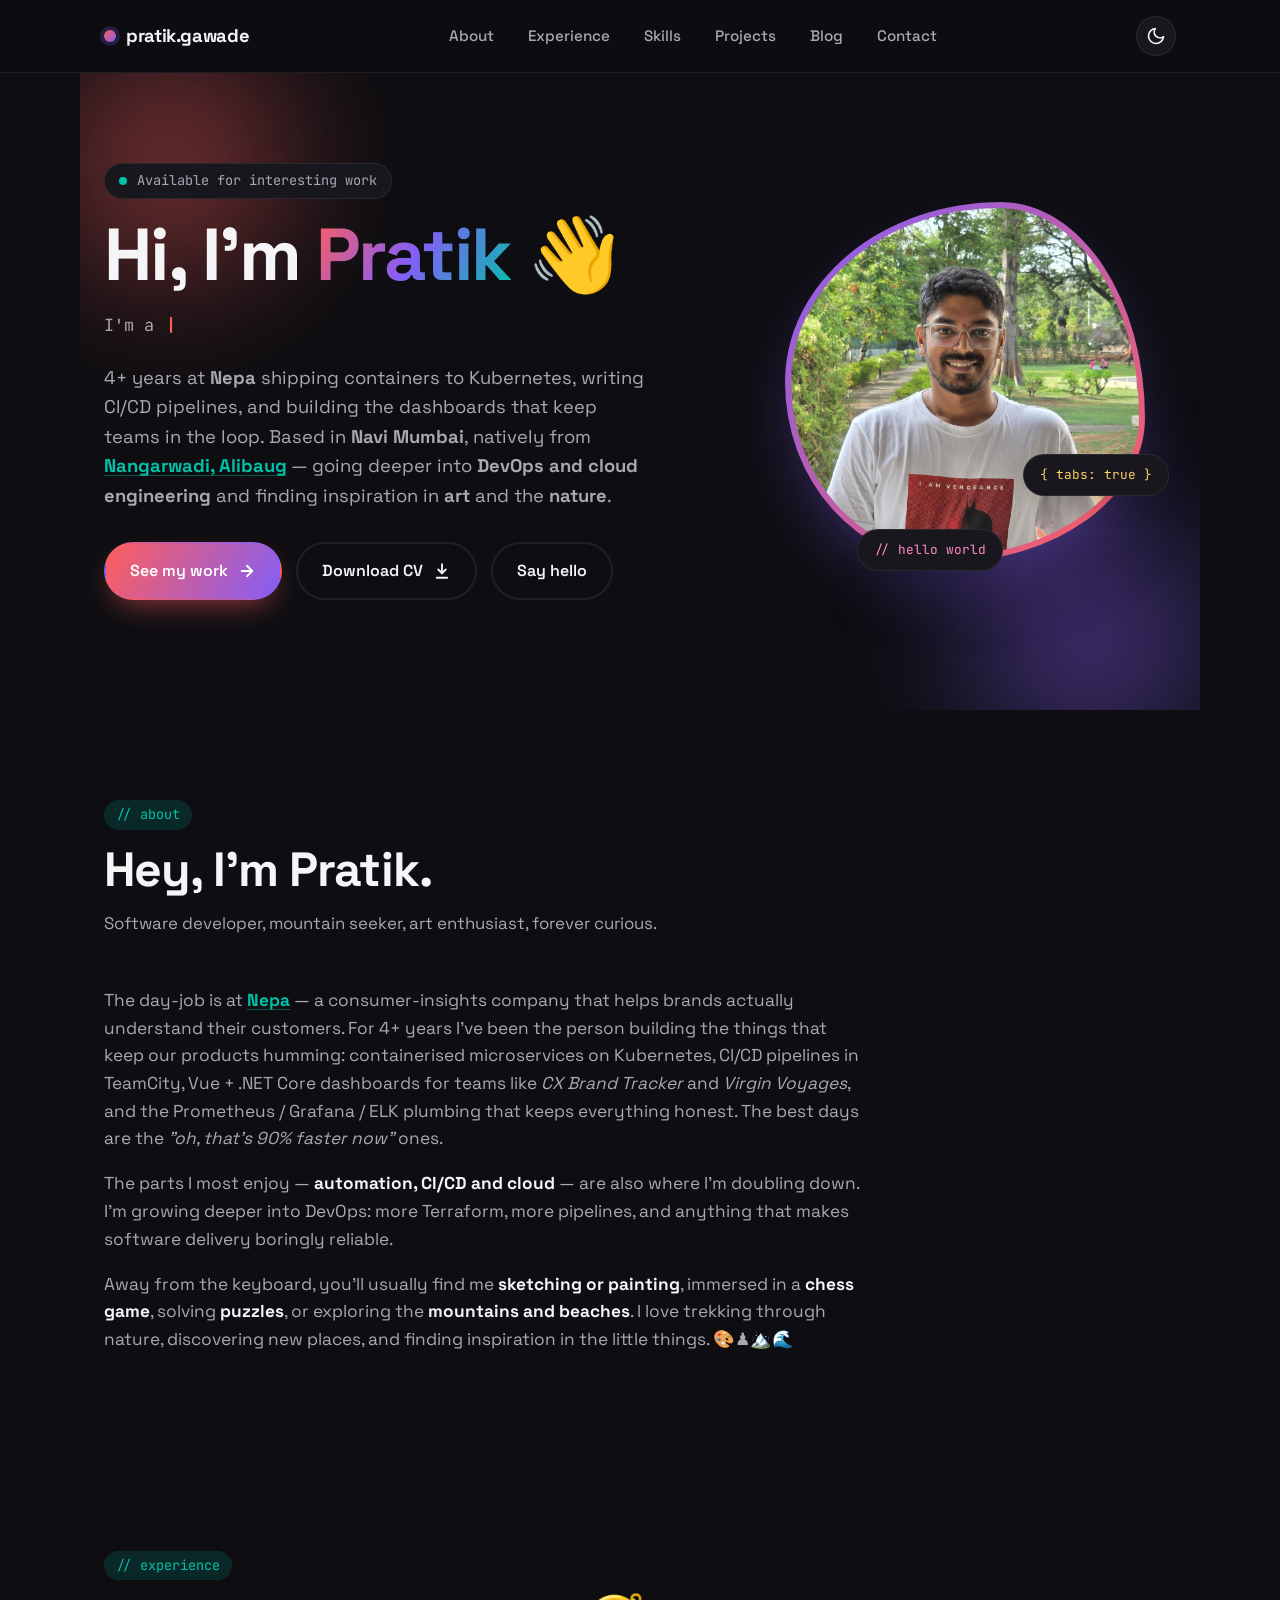
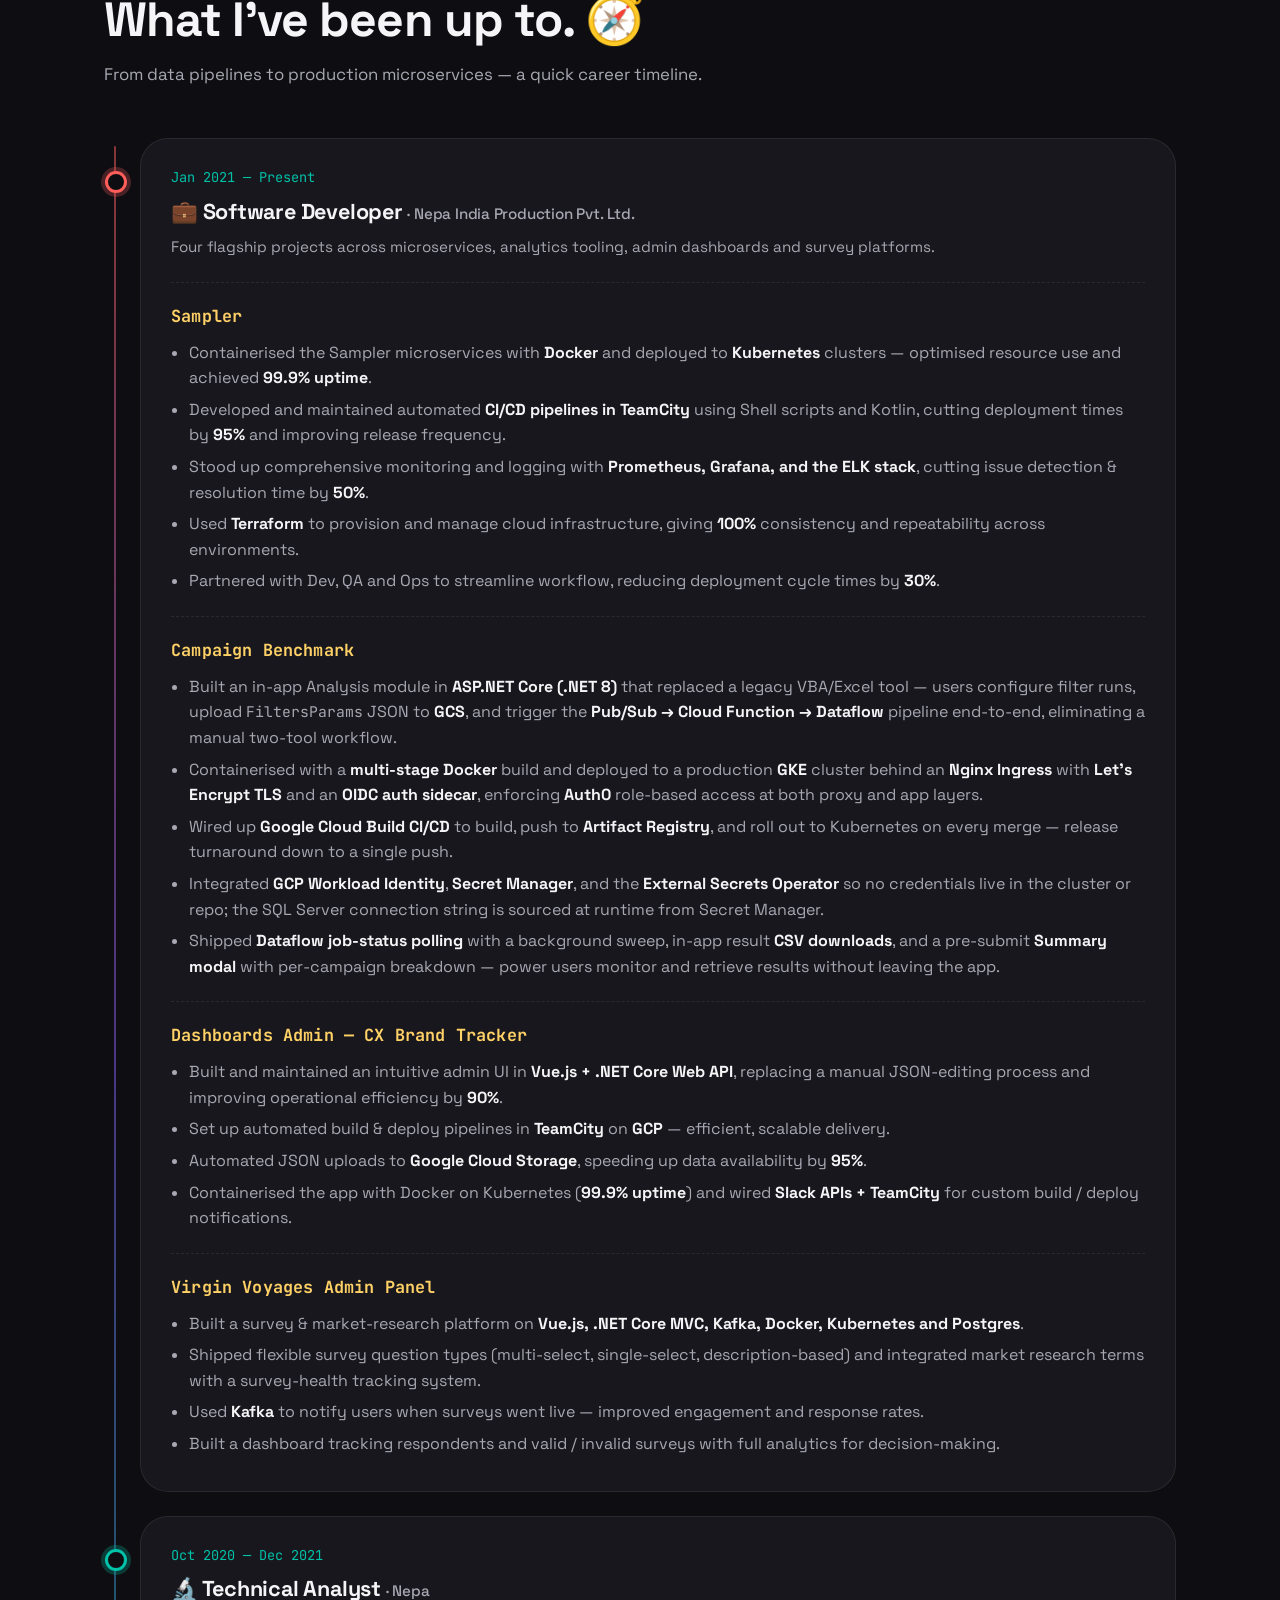
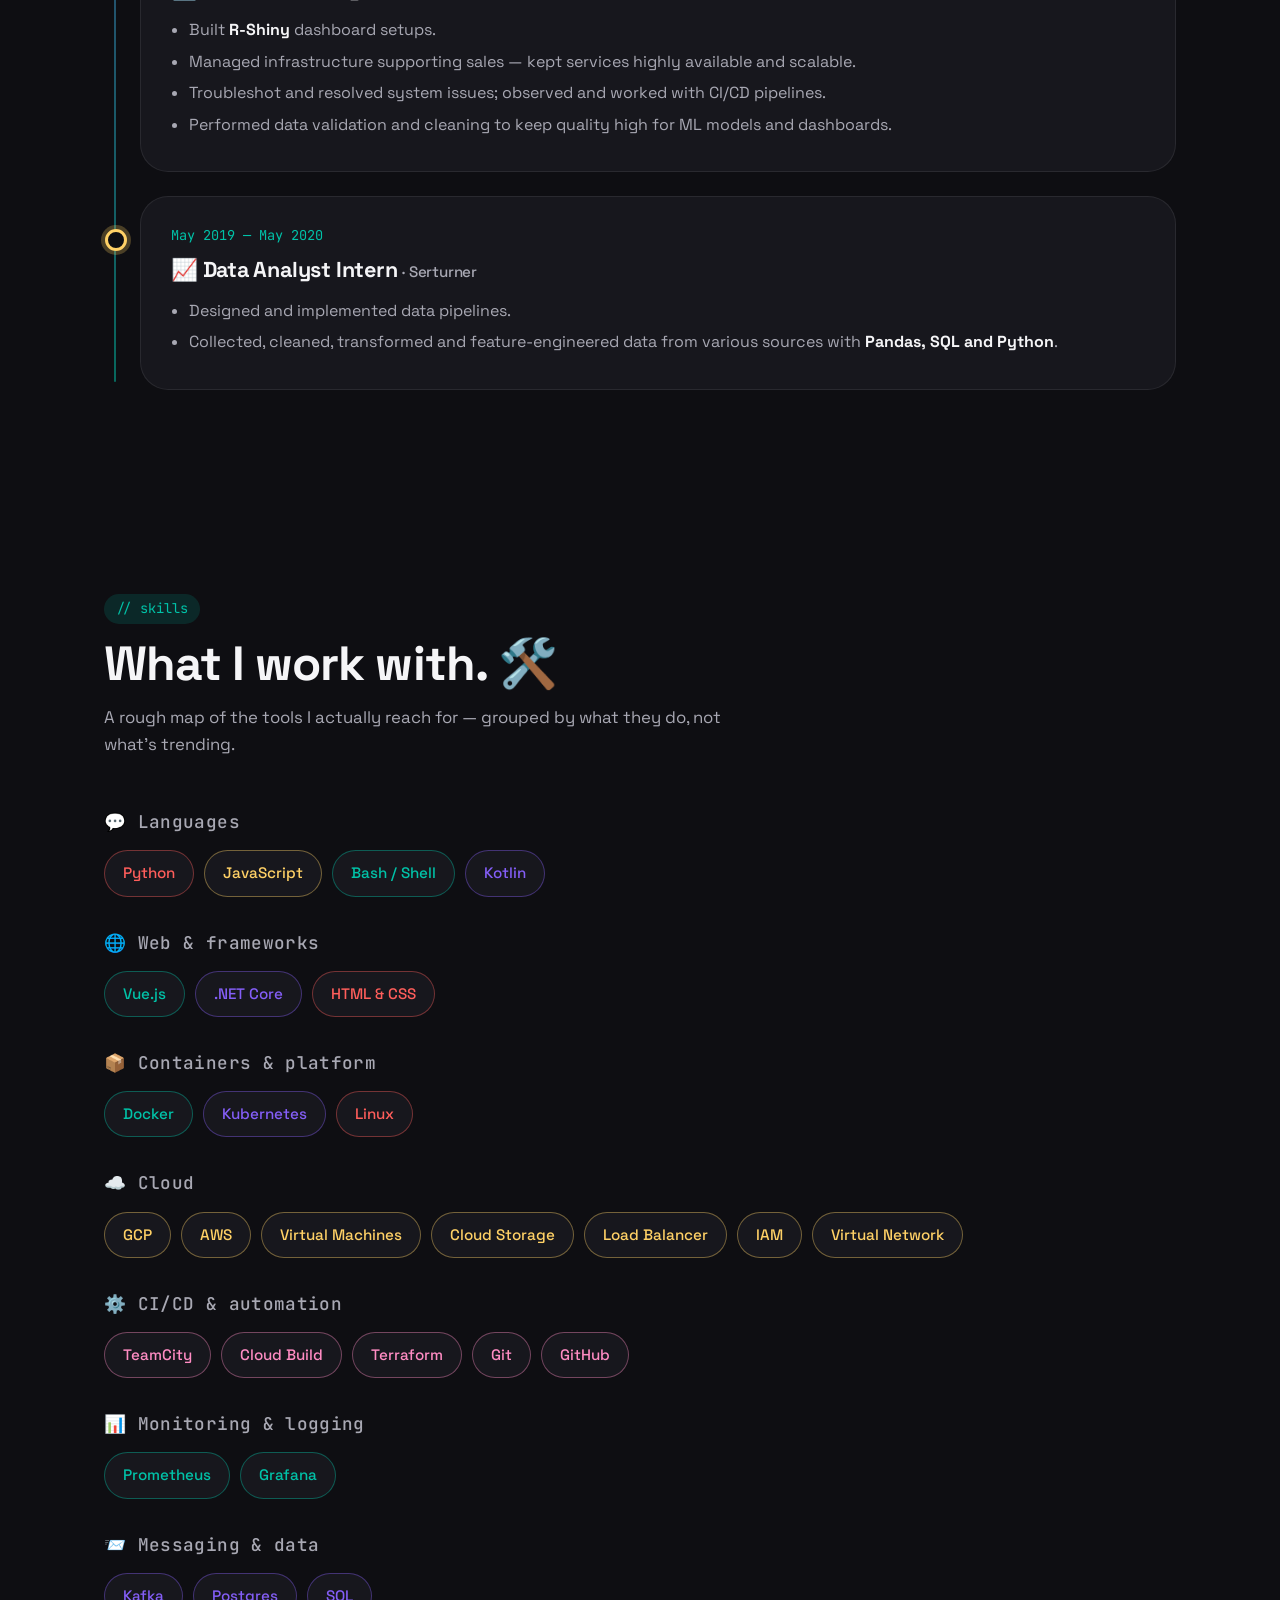
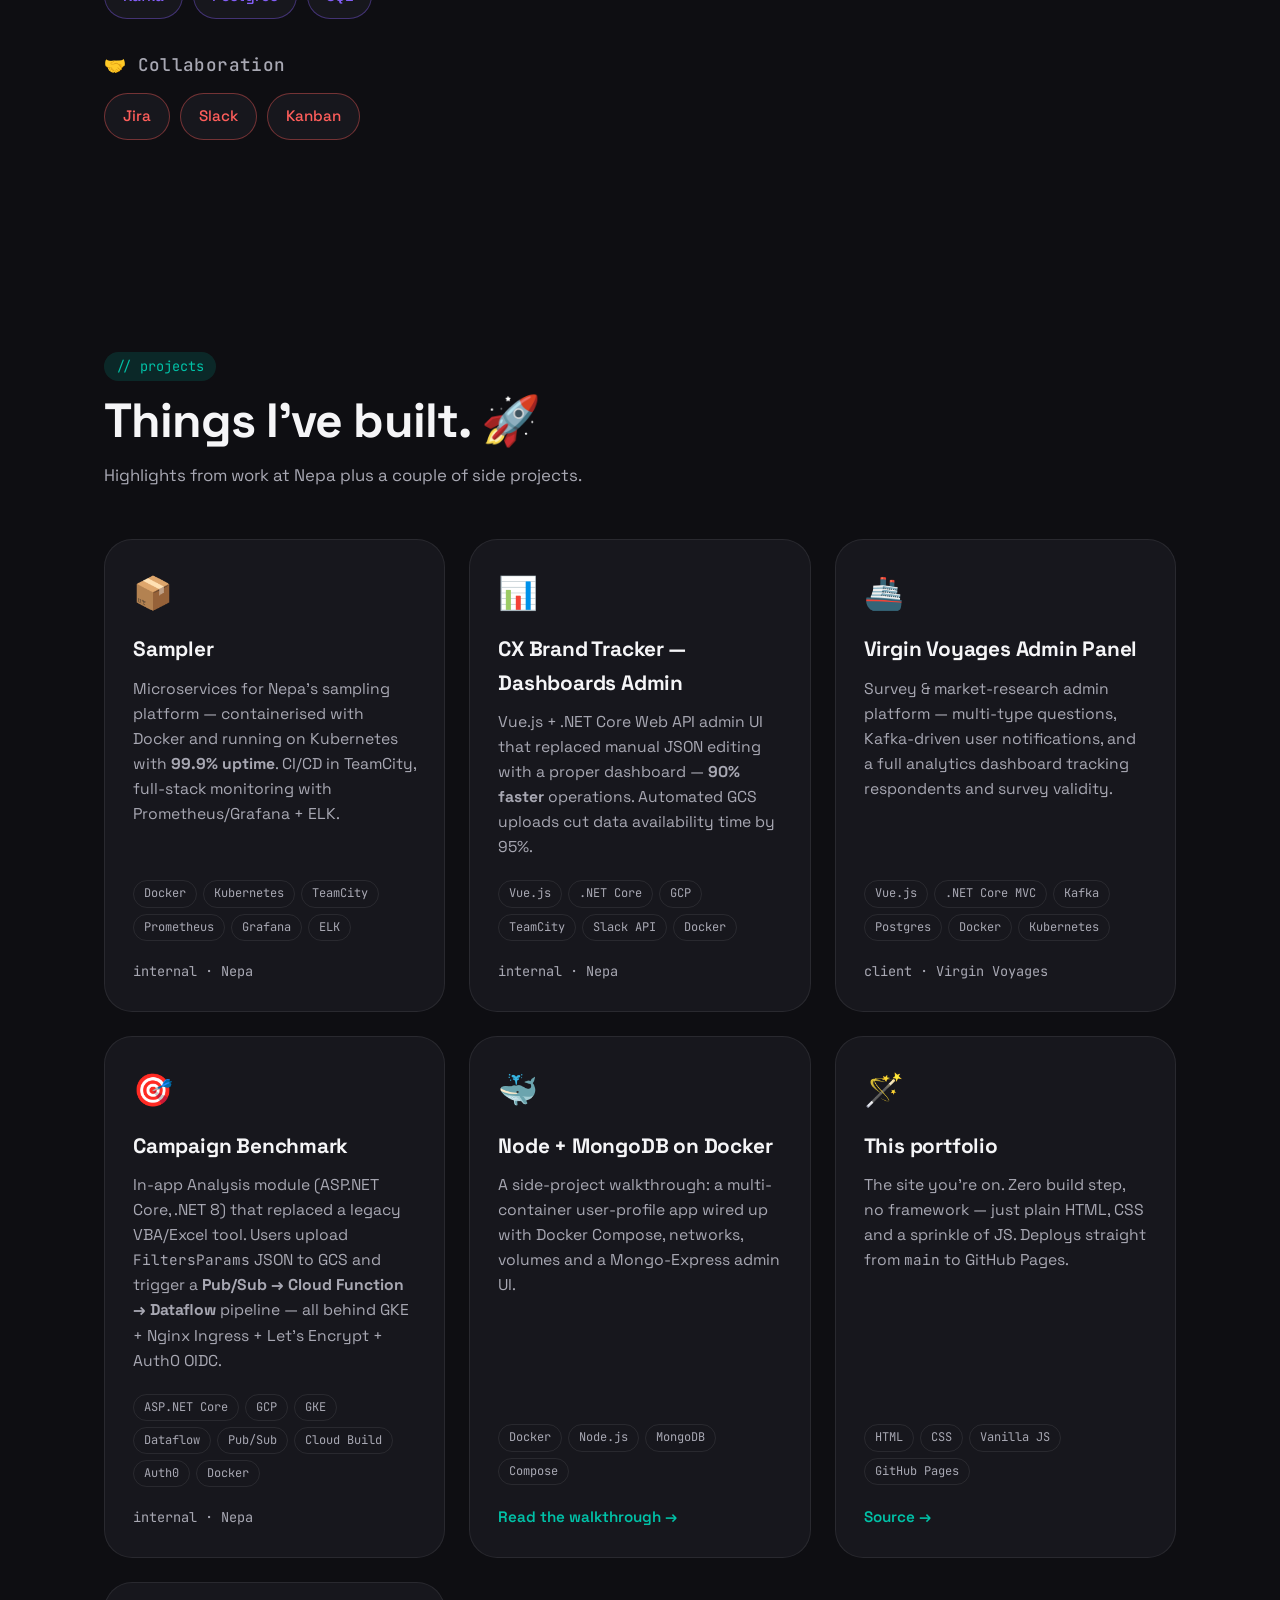
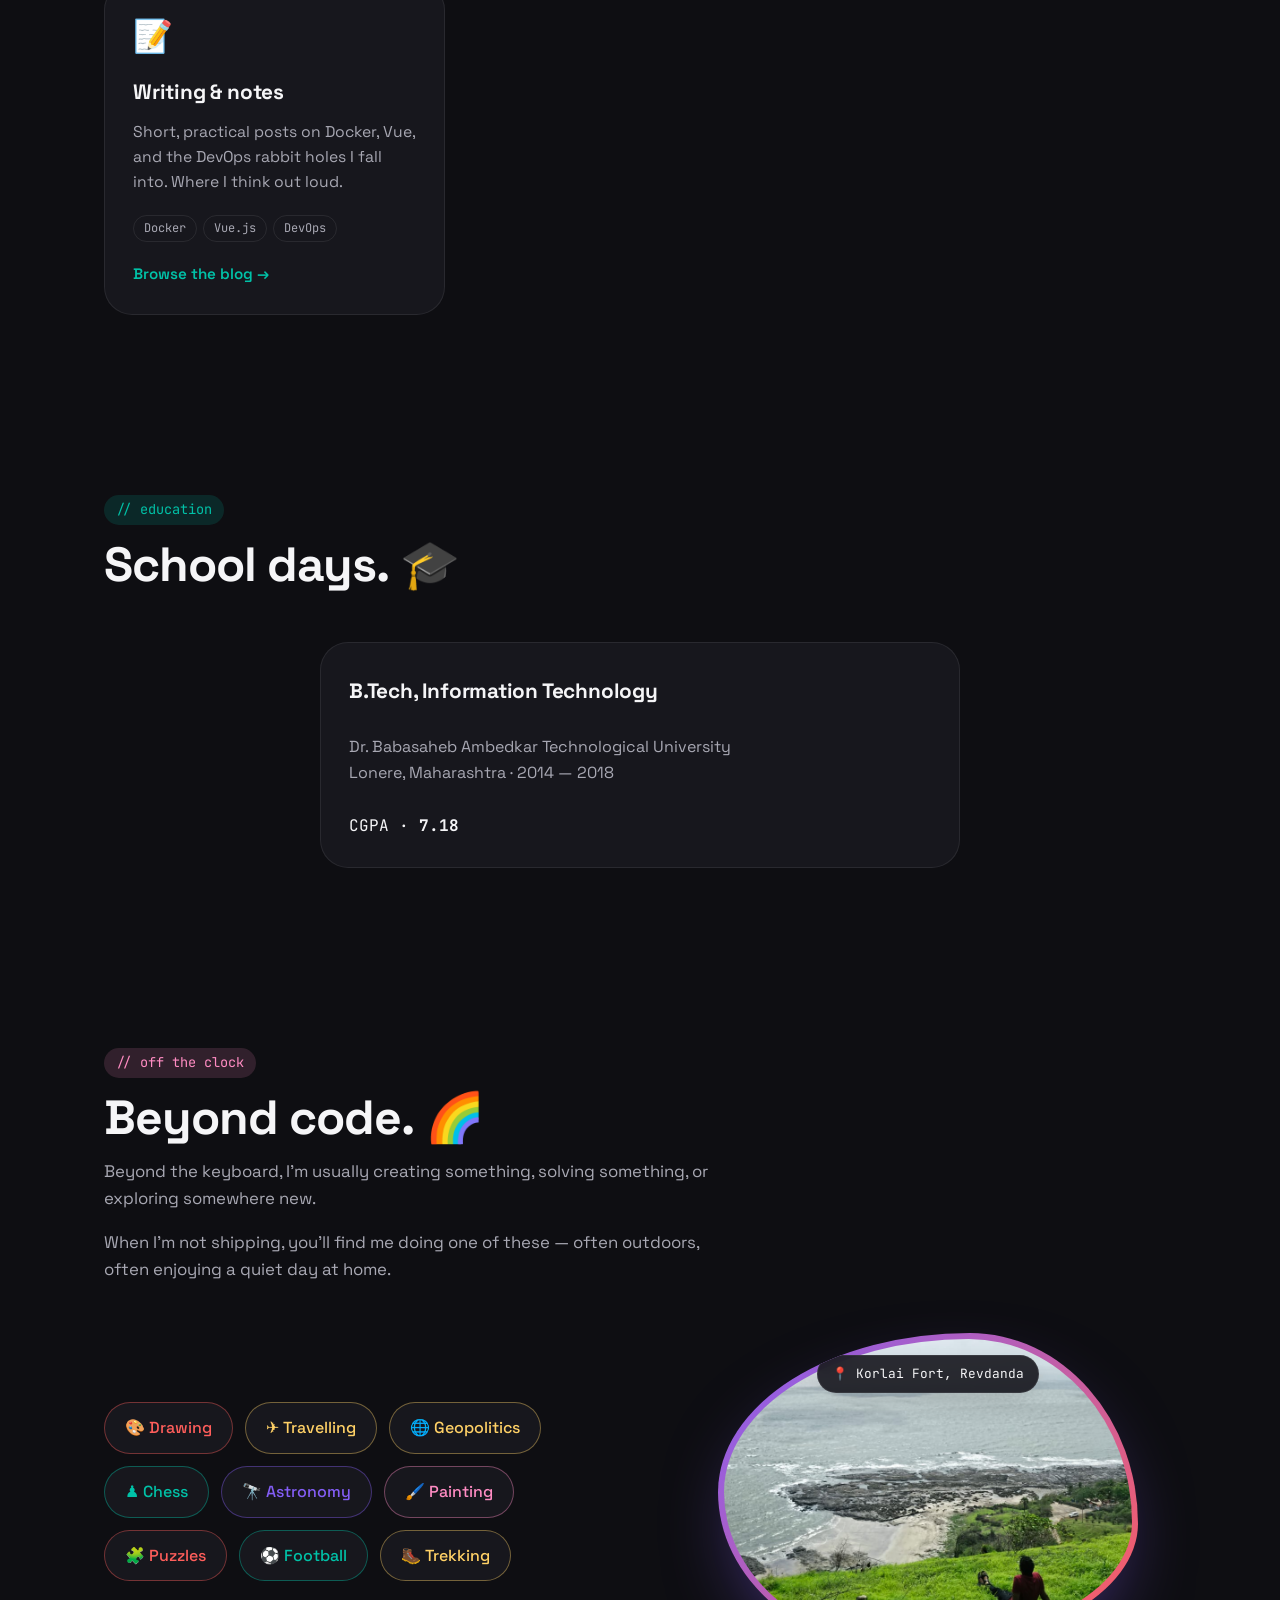
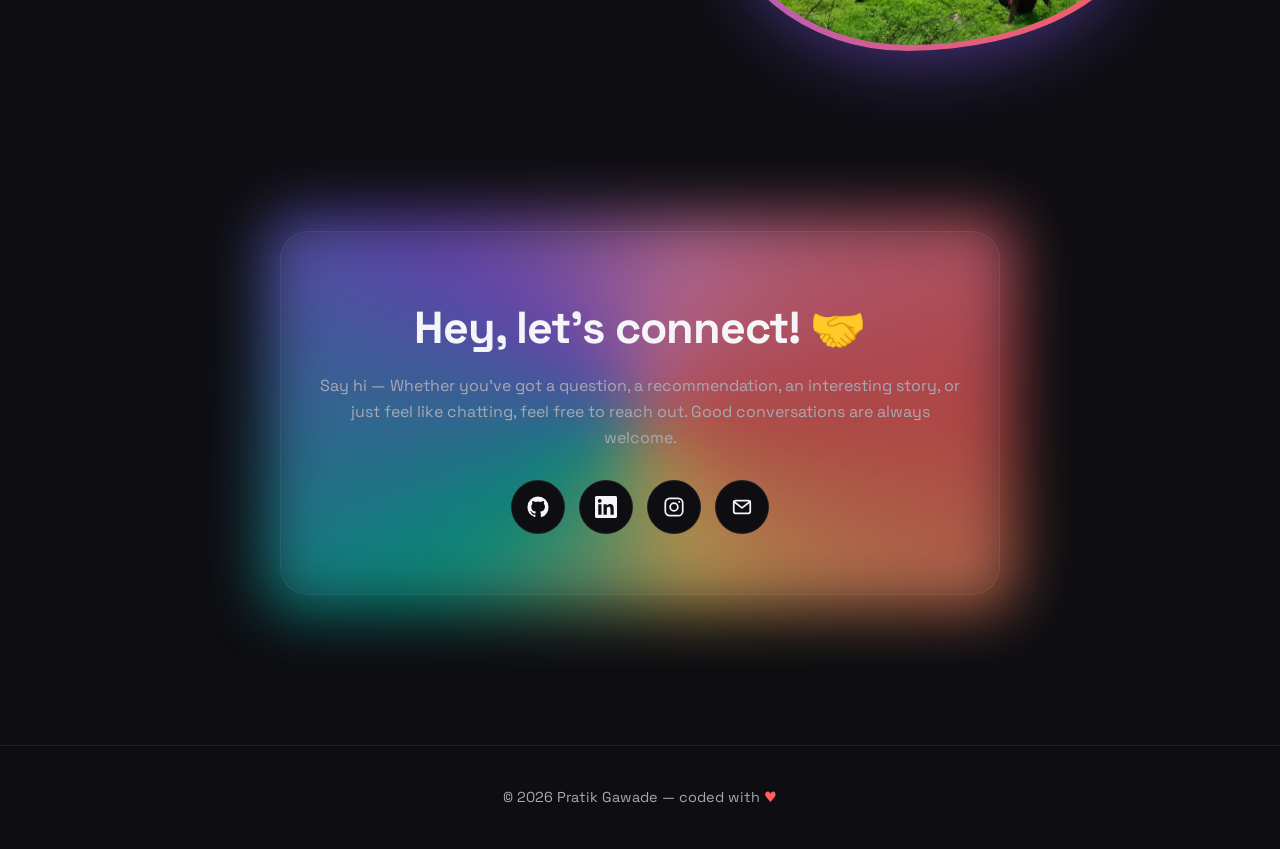
==== index.html @ 5b16cd50 "added new project" ====
<!doctype html>
<html lang="en">
<head>
  <meta charset="utf-8" />
  <meta name="viewport" content="width=device-width, initial-scale=1" />
  <title>Pratik Gawade — Software Developer &amp; aspiring DevOps engineer</title>
  <meta name="description" content="Pratik Gawade — Software Developer with 4+ years at Nepa, transitioning into DevOps. Containers, CI/CD, Kubernetes, cloud, and the odd Vue.js dashboard." />
  <meta name="theme-color" content="#0e0e12" />

  <meta property="og:type" content="website" />
  <meta property="og:title" content="Pratik Gawade — Software Developer &amp; aspiring DevOps engineer" />
  <meta property="og:description" content="4+ years at Nepa shipping containerised microservices on Kubernetes, writing CI/CD pipelines, and building admin dashboards." />
  <meta property="og:image" content="https://pratikgawade.github.io/assets/img/alibaug.jpg" />

  <link rel="icon" href="data:image/svg+xml,%3Csvg xmlns='http://www.w3.org/2000/svg' viewBox='0 0 100 100'%3E%3Ctext y='.9em' font-size='90'%3E%E2%9C%A8%3C/text%3E%3C/svg%3E" />
  <link rel="preconnect" href="https://fonts.googleapis.com" />
  <link rel="preconnect" href="https://fonts.gstatic.com" crossorigin />
  <link rel="preload" as="image" href="assets/img/alibaug.jpg" fetchpriority="high" />
  <link href="https://fonts.googleapis.com/css2?family=Space+Grotesk:wght@400;500;600;700&family=JetBrains+Mono:wght@400;500;700&display=swap" rel="stylesheet" />
  <link rel="stylesheet" href="assets/css/styles.css" />
</head>
<body>

  <header class="nav">
    <div class="nav-inner">
      <a href="./" class="brand"><span class="brand-dot"></span> pratik.gawade</a>
      <nav class="nav-links" id="nav-links">
        <a href="#about">About</a>
        <a href="#experience">Experience</a>
        <a href="#skills">Skills</a>
        <a href="#projects">Projects</a>
        <a href="blog/">Blog</a>
        <a href="#contact">Contact</a>
      </nav>
      <div style="display:flex; gap:8px; align-items:center;">
        <button class="theme-toggle" aria-label="Toggle theme">
          <svg class="moon" viewBox="0 0 24 24" fill="none" stroke="currentColor" stroke-width="2" stroke-linecap="round" stroke-linejoin="round"><path d="M21 12.79A9 9 0 1 1 11.21 3 7 7 0 0 0 21 12.79z"/></svg>
          <svg class="sun"  viewBox="0 0 24 24" fill="none" stroke="currentColor" stroke-width="2" stroke-linecap="round" stroke-linejoin="round"><circle cx="12" cy="12" r="4"/><path d="M12 2v2M12 20v2M4.93 4.93l1.41 1.41M17.66 17.66l1.41 1.41M2 12h2M20 12h2M4.93 19.07l1.41-1.41M17.66 6.34l1.41-1.41"/></svg>
        </button>
        <button class="nav-burger" aria-label="Open menu" aria-controls="nav-links">
          <svg viewBox="0 0 24 24" width="22" height="22" fill="none" stroke="currentColor" stroke-width="2" stroke-linecap="round"><line x1="3" y1="6" x2="21" y2="6"/><line x1="3" y1="12" x2="21" y2="12"/><line x1="3" y1="18" x2="21" y2="18"/></svg>
        </button>
      </div>
    </div>
  </header>

  <section class="hero" id="top">
    <div class="hero-blob" aria-hidden="true"></div>

    <div>
      <span class="hero-eyebrow"><span class="pulse"></span> Available for interesting work</span>
      <h1>
        Hi, I'm <span class="accent">Pratik</span> <span class="wave">👋</span>
      </h1>
      <div class="role">
        I'm a <span class="rotator" data-words='["IT Engineer 💻","Software Developer 🚀","Weekend trekker 🥾","Chess Enthusiast ♟️","Sketchbook hoarder 🎨","Beach Wanderer 🌊","Spiritual Seeker 🪷","Curious human 🧠"]'></span>
      </div>
      <p class="lead">
        4+ years at <strong>Nepa</strong> shipping containers to Kubernetes, writing CI/CD pipelines,
        and building the dashboards that keep teams in the loop. Based in <strong>Navi Mumbai</strong>,
        natively from <a href="https://maps.app.goo.gl/fRizwU5aHfL9w2fJ7" target="_blank" rel="noopener"><strong>Nangarwadi, Alibaug</strong></a>
        — going deeper into <strong>DevOps and cloud engineering</strong> and finding inspiration in <strong>art</strong> and the <strong>nature</strong>.
      </p>
      <div class="cta-row">
        <a class="btn btn-primary" href="#projects">See my work
          <svg width="18" height="18" viewBox="0 0 24 24" fill="none" stroke="currentColor" stroke-width="2.5" stroke-linecap="round" stroke-linejoin="round"><line x1="5" y1="12" x2="19" y2="12"/><polyline points="12 5 19 12 12 19"/></svg>
        </a>
        <a class="btn btn-ghost" href="assets/resume.pdf" download="Pratik-Gawade-CV.pdf">
          Download CV
          <svg width="18" height="18" viewBox="0 0 24 24" fill="none" stroke="currentColor" stroke-width="2.5" stroke-linecap="round" stroke-linejoin="round"><path d="M12 3v12"/><polyline points="7 10 12 15 17 10"/><path d="M5 21h14"/></svg>
        </a>
        <a class="btn btn-ghost" href="#contact">Say hello</a>
      </div>
    </div>

    <div class="hero-portrait">
      <div class="blob-frame">
        <img src="assets/img/alibaug.jpg" alt="Pratik Gawade" fetchpriority="high" decoding="async" />
      </div>
      <span class="sticker s2">{ tabs: true }</span>
      <span class="sticker s3">// hello world</span>
    </div>
  </section>

  <section id="about">
    <div class="section-head reveal">
      <span class="section-tag">// about</span>
      <h2>Hey, I'm Pratik.</h2>
      <p>Software developer, mountain seeker, art enthusiast, forever curious.</p>
    </div>

    <div class="about-prose reveal">
      <p>
        The day-job is at <strong><a href="https://nepa.com/" target="_blank" rel="noopener">Nepa</a></strong>
        — a consumer-insights company that helps brands actually understand their customers. For 4+ years
        I've been the person building the things that keep our products humming: containerised microservices
        on Kubernetes, CI/CD pipelines in TeamCity, Vue + .NET Core dashboards for teams like
        <em>CX Brand Tracker</em> and <em>Virgin Voyages</em>, and the Prometheus / Grafana / ELK plumbing
        that keeps everything honest. The best days are the <em>"oh, that's 90% faster now"</em> ones.
      </p>
      <p>
        The parts I most enjoy — <strong>automation, CI/CD and cloud</strong> — are also where I'm doubling
        down. I'm growing deeper into DevOps: more Terraform, more pipelines, and anything that
        makes software delivery boringly reliable.
      </p>
      <p>
        Away from the keyboard, you'll usually find me <strong>sketching or painting</strong>,
        immersed in a <strong>chess game</strong>, solving <strong>puzzles</strong>, or exploring
        the <strong>mountains and beaches</strong>. I love trekking through nature, discovering new
        places, and finding inspiration in the little things. 🎨♟️🏔️🌊
      </p>
    </div>
  </section>

  <section id="experience">

    <div class="section-head reveal">
      <span class="section-tag">// experience</span>
      <h2>What I've been up to. 🧭</h2>
      <p>From data pipelines to production microservices — a quick career timeline.</p>
    </div>

    <div class="timeline">
      <article class="timeline-item reveal">
        <div class="timeline-dot"></div>
        <div class="timeline-when">Jan 2021 — Present</div>
        <h3>💼 Software Developer <span class="at">· Nepa India Production Pvt. Ltd.</span></h3>
        <p class="timeline-note">Four flagship projects across microservices, analytics tooling, admin dashboards and survey platforms.</p>

        <div class="role-project">
          <h4>Sampler</h4>
          <ul>
            <li>Containerised the Sampler microservices with <strong>Docker</strong> and deployed to <strong>Kubernetes</strong> clusters — optimised resource use and achieved <strong>99.9% uptime</strong>.</li>
            <li>Developed and maintained automated <strong>CI/CD pipelines in TeamCity</strong> using Shell scripts and Kotlin, cutting deployment times by <strong>95%</strong> and improving release frequency.</li>
            <li>Stood up comprehensive monitoring and logging with <strong>Prometheus, Grafana, and the ELK stack</strong>, cutting issue detection &amp; resolution time by <strong>50%</strong>.</li>
            <li>Used <strong>Terraform</strong> to provision and manage cloud infrastructure, giving <strong>100%</strong> consistency and repeatability across environments.</li>
            <li>Partnered with Dev, QA and Ops to streamline workflow, reducing deployment cycle times by <strong>30%</strong>.</li>
          </ul>
        </div>

        <div class="role-project">
          <h4>Campaign Benchmark</h4>
          <ul>
            <li>Built an in-app Analysis module in <strong>ASP.NET Core (.NET 8)</strong> that replaced a legacy VBA/Excel tool — users configure filter runs, upload <code>FiltersParams</code> JSON to <strong>GCS</strong>, and trigger the <strong>Pub/Sub → Cloud Function → Dataflow</strong> pipeline end-to-end, eliminating a manual two-tool workflow.</li>
            <li>Containerised with a <strong>multi-stage Docker</strong> build and deployed to a production <strong>GKE</strong> cluster behind an <strong>Nginx Ingress</strong> with <strong>Let's Encrypt TLS</strong> and an <strong>OIDC auth sidecar</strong>, enforcing <strong>Auth0</strong> role-based access at both proxy and app layers.</li>
            <li>Wired up <strong>Google Cloud Build CI/CD</strong> to build, push to <strong>Artifact Registry</strong>, and roll out to Kubernetes on every merge — release turnaround down to a single push.</li>
            <li>Integrated <strong>GCP Workload Identity</strong>, <strong>Secret Manager</strong>, and the <strong>External Secrets Operator</strong> so no credentials live in the cluster or repo; the SQL Server connection string is sourced at runtime from Secret Manager.</li>
            <li>Shipped <strong>Dataflow job-status polling</strong> with a background sweep, in-app result <strong>CSV downloads</strong>, and a pre-submit <strong>Summary modal</strong> with per-campaign breakdown — power users monitor and retrieve results without leaving the app.</li>
          </ul>
        </div>

        <div class="role-project">
          <h4>Dashboards Admin — CX Brand Tracker</h4>
          <ul>
            <li>Built and maintained an intuitive admin UI in <strong>Vue.js + .NET Core Web API</strong>, replacing a manual JSON-editing process and improving operational efficiency by <strong>90%</strong>.</li>
            <li>Set up automated build &amp; deploy pipelines in <strong>TeamCity</strong> on <strong>GCP</strong> — efficient, scalable delivery.</li>
            <li>Automated JSON uploads to <strong>Google Cloud Storage</strong>, speeding up data availability by <strong>95%</strong>.</li>
            <li>Containerised the app with Docker on Kubernetes (<strong>99.9% uptime</strong>) and wired <strong>Slack APIs + TeamCity</strong> for custom build / deploy notifications.</li>
          </ul>
        </div>

        <div class="role-project">
          <h4>Virgin Voyages Admin Panel</h4>
          <ul>
            <li>Built a survey &amp; market-research platform on <strong>Vue.js, .NET Core MVC, Kafka, Docker, Kubernetes and Postgres</strong>.</li>
            <li>Shipped flexible survey question types (multi-select, single-select, description-based) and integrated market research terms with a survey-health tracking system.</li>
            <li>Used <strong>Kafka</strong> to notify users when surveys went live — improved engagement and response rates.</li>
            <li>Built a dashboard tracking respondents and valid / invalid surveys with full analytics for decision-making.</li>
          </ul>
        </div>
      </article>

      <article class="timeline-item reveal">
        <div class="timeline-dot"></div>
        <div class="timeline-when">Oct 2020 — Dec 2021</div>
        <h3>🔬 Technical Analyst <span class="at">· Nepa</span></h3>
        <ul>
          <li>Built <strong>R-Shiny</strong> dashboard setups.</li>
          <li>Managed infrastructure supporting sales — kept services highly available and scalable.</li>
          <li>Troubleshot and resolved system issues; observed and worked with CI/CD pipelines.</li>
          <li>Performed data validation and cleaning to keep quality high for ML models and dashboards.</li>
        </ul>
      </article>

      <article class="timeline-item reveal">
        <div class="timeline-dot"></div>
        <div class="timeline-when">May 2019 — May 2020</div>
        <h3>📈 Data Analyst Intern <span class="at">· Serturner</span></h3>
        <ul>
          <li>Designed and implemented data pipelines.</li>
          <li>Collected, cleaned, transformed and feature-engineered data from various sources with <strong>Pandas, SQL and Python</strong>.</li>
        </ul>
      </article>
    </div>
  </section>

  <section id="skills">
    <div class="section-head reveal">
      <span class="section-tag">// skills</span>
      <h2>What I work with. 🛠️</h2>
      <p>A rough map of the tools I actually reach for — grouped by what they do, not what's trending.</p>
    </div>

    <div class="skill-group reveal">
      <h3>💬 Languages</h3>
      <div class="chips">
        <span class="chip c1">Python</span>
        <span class="chip c2">JavaScript</span>
        <span class="chip c3">Bash / Shell</span>
        <span class="chip c4">Kotlin</span>
      </div>
    </div>

    <div class="skill-group reveal">
      <h3>🌐 Web &amp; frameworks</h3>
      <div class="chips">
        <span class="chip c3">Vue.js</span>
        <span class="chip c4">.NET Core</span>
        <span class="chip c1">HTML &amp; CSS</span>
      </div>
    </div>

    <div class="skill-group reveal">
      <h3>📦 Containers &amp; platform</h3>
      <div class="chips">
        <span class="chip c3">Docker</span>
        <span class="chip c4">Kubernetes</span>
        <span class="chip c1">Linux</span>
      </div>
    </div>

    <div class="skill-group reveal">
      <h3>☁️ Cloud</h3>
      <div class="chips">
        <span class="chip c2">GCP</span>
        <span class="chip c2">AWS</span>
        <span class="chip c2">Virtual Machines</span>
        <span class="chip c2">Cloud Storage</span>
        <span class="chip c2">Load Balancer</span>
        <span class="chip c2">IAM</span>
        <span class="chip c2">Virtual Network</span>
      </div>
    </div>

    <div class="skill-group reveal">
      <h3>⚙️ CI/CD &amp; automation</h3>
      <div class="chips">
        <span class="chip c5">TeamCity</span>
        <span class="chip c5">Cloud Build</span>
        <span class="chip c5">Terraform</span>
        <span class="chip c5">Git</span>
        <span class="chip c5">GitHub</span>
      </div>
    </div>

    <div class="skill-group reveal">
      <h3>📊 Monitoring &amp; logging</h3>
      <div class="chips">
        <span class="chip c3">Prometheus</span>
        <span class="chip c3">Grafana</span>
      </div>
    </div>

    <div class="skill-group reveal">
      <h3>📨 Messaging &amp; data</h3>
      <div class="chips">
        <span class="chip c4">Kafka</span>
        <span class="chip c4">Postgres</span>
        <span class="chip c4">SQL</span>
      </div>
    </div>

    <div class="skill-group reveal">
      <h3>🤝 Collaboration</h3>
      <div class="chips">
        <span class="chip c1">Jira</span>
        <span class="chip c1">Slack</span>
        <span class="chip c1">Kanban</span>
      </div>
    </div>
  </section>

  <section id="projects">
    <div class="section-head reveal">
      <span class="section-tag">// projects</span>
      <h2>Things I've built. 🚀</h2>
      <p>Highlights from work at Nepa plus a couple of side projects.</p>
    </div>

    <div class="project-grid">
      <article class="project-card reveal">
        <div class="emoji">📦</div>
        <h3>Sampler</h3>
        <p>Microservices for Nepa's sampling platform — containerised with Docker and running on Kubernetes with <strong>99.9% uptime</strong>. CI/CD in TeamCity, full-stack monitoring with Prometheus/Grafana + ELK.</p>
        <div class="tech">
          <span>Docker</span><span>Kubernetes</span><span>TeamCity</span><span>Prometheus</span><span>Grafana</span><span>ELK</span>
        </div>
        <div class="links">
          <span style="color:var(--fg-dim); font-family:var(--font-mono); font-size:0.85rem;">internal · Nepa</span>
        </div>
      </article>

      <article class="project-card reveal">
        <div class="emoji">📊</div>
        <h3>CX Brand Tracker — Dashboards Admin</h3>
        <p>Vue.js + .NET Core Web API admin UI that replaced manual JSON editing with a proper dashboard — <strong>90% faster</strong> operations. Automated GCS uploads cut data availability time by 95%.</p>
        <div class="tech">
          <span>Vue.js</span><span>.NET Core</span><span>GCP</span><span>TeamCity</span><span>Slack API</span><span>Docker</span>
        </div>
        <div class="links">
          <span style="color:var(--fg-dim); font-family:var(--font-mono); font-size:0.85rem;">internal · Nepa</span>
        </div>
      </article>

      <article class="project-card reveal">
        <div class="emoji">🚢</div>
        <h3>Virgin Voyages Admin Panel</h3>
        <p>Survey &amp; market-research admin platform — multi-type questions, Kafka-driven user notifications, and a full analytics dashboard tracking respondents and survey validity.</p>
        <div class="tech">
          <span>Vue.js</span><span>.NET Core MVC</span><span>Kafka</span><span>Postgres</span><span>Docker</span><span>Kubernetes</span>
        </div>
        <div class="links">
          <span style="color:var(--fg-dim); font-family:var(--font-mono); font-size:0.85rem;">client · Virgin Voyages</span>
        </div>
      </article>

      <article class="project-card reveal">
        <div class="emoji">🎯</div>
        <h3>Campaign Benchmark</h3>
        <p>In-app Analysis module (ASP.NET Core, .NET 8) that replaced a legacy VBA/Excel tool. Users upload <code>FiltersParams</code> JSON to GCS and trigger a <strong>Pub/Sub → Cloud Function → Dataflow</strong> pipeline — all behind GKE + Nginx Ingress + Let's Encrypt + Auth0 OIDC.</p>
        <div class="tech">
          <span>ASP.NET Core</span><span>GCP</span><span>GKE</span><span>Dataflow</span><span>Pub/Sub</span><span>Cloud Build</span><span>Auth0</span><span>Docker</span>
        </div>
        <div class="links">
          <span style="color:var(--fg-dim); font-family:var(--font-mono); font-size:0.85rem;">internal · Nepa</span>
        </div>
      </article>

      <article class="project-card reveal">
        <div class="emoji">🐳</div>
        <h3>Node + MongoDB on Docker</h3>
        <p>A side-project walkthrough: a multi-container user-profile app wired up with Docker Compose, networks, volumes and a Mongo-Express admin UI.</p>
        <div class="tech">
          <span>Docker</span><span>Node.js</span><span>MongoDB</span><span>Compose</span>
        </div>
        <div class="links">
          <a href="blog/post.html?slug=nodejs-mongodb-docker-demo">Read the walkthrough →</a>
        </div>
      </article>

      <article class="project-card reveal">
        <div class="emoji">🪄</div>
        <h3>This portfolio</h3>
        <p>The site you're on. Zero build step, no framework — just plain HTML, CSS and a sprinkle of JS. Deploys straight from <code>main</code> to GitHub Pages.</p>
        <div class="tech">
          <span>HTML</span><span>CSS</span><span>Vanilla JS</span><span>GitHub Pages</span>
        </div>
        <div class="links">
          <a href="https://github.com/PratikGawade/Pratikgawade.github.io" target="_blank" rel="noopener">Source →</a>
        </div>
      </article>

      <article class="project-card reveal">
        <div class="emoji">📝</div>
        <h3>Writing &amp; notes</h3>
        <p>Short, practical posts on Docker, Vue, and the DevOps rabbit holes I fall into. Where I think out loud.</p>
        <div class="tech">
          <span>Docker</span><span>Vue.js</span><span>DevOps</span>
        </div>
        <div class="links">
          <a href="blog/">Browse the blog →</a>
        </div>
      </article>
    </div>
  </section>

  <section id="education">
    <div class="section-head reveal">
      <span class="section-tag">// education</span>
      <h2>School days. 🎓</h2>
    </div>
    <div class="fact-card reveal" style="max-width:640px; margin:0 auto;">
      <h3 style="margin:4px 0 6px; font-size:1.3rem; letter-spacing:-0.01em;">B.Tech, Information Technology</h3>
      <p style="color:var(--fg-dim); margin:0;">Dr. Babasaheb Ambedkar Technological University<br/>Lonere, Maharashtra · 2014 — 2018</p>
      <p style="color:var(--fg); font-family:var(--font-mono); margin:8px 0 0;">CGPA · <strong>7.18</strong></p>
    </div>
  </section>

  <section id="interests">
    <div class="section-head reveal">
      <span class="section-tag" style="color:var(--accent-5); background:color-mix(in oklab, var(--accent-5) 15%, transparent);">// off the clock</span>
      <h2>Beyond code. 🌈</h2>
      <p>Beyond the keyboard, I'm usually creating something, solving something, or exploring somewhere new.</p>
      <p>When I'm not shipping, you'll find me doing one of these — often outdoors, often enjoying a quiet day at home.</p>
    </div>

    <div class="interests-grid">
      <div class="chips reveal">
        <span class="chip c1">🎨 Drawing</span>
        <span class="chip c2">✈️ Travelling</span>
        <span class="chip c2">🌐 Geopolitics</span>
        <span class="chip c3">♟️ Chess</span>
        <span class="chip c4">🔭 Astronomy</span>
        <span class="chip c5">🖌️ Painting</span>
        <span class="chip c1">🧩 Puzzles</span>
        <span class="chip c3">⚽ Football</span>
        <span class="chip c2">🥾 Trekking</span>
      </div>
      <figure class="photo-card reveal">
        <img src="assets/img/korlai-fort.jpg" alt="At Korlai Fort, Revdanda" loading="lazy" />
        <a class="photo-sticker" href="https://maps.app.goo.gl/xz4YJvCreenGooXN7" target="_blank" rel="noopener" aria-label="Open Korlai Fort, Revdanda on Google Maps">
          📍 Korlai Fort, Revdanda
        </a>
      </figure>
    </div>
  </section>

  <section id="contact" class="contact">
    <div class="contact-card reveal">
      <h2>Hey, let's connect! 🤝</h2>
      <p>Say hi — Whether you've got a question, a recommendation, an interesting story, or just feel like chatting, feel free to reach out. Good conversations are always welcome.</p>
      <div class="socials">
        <a class="gh" href="https://github.com/PratikGawade" target="_blank" rel="noopener" aria-label="GitHub">
          <svg viewBox="0 0 24 24" fill="currentColor"><path d="M12 .5A11.5 11.5 0 0 0 .5 12a11.5 11.5 0 0 0 7.86 10.94c.57.1.78-.25.78-.55v-2c-3.2.7-3.88-1.37-3.88-1.37-.52-1.33-1.28-1.69-1.28-1.69-1.05-.72.08-.7.08-.7 1.16.08 1.77 1.2 1.77 1.2 1.03 1.77 2.71 1.26 3.37.96.1-.75.4-1.26.73-1.55-2.56-.3-5.26-1.28-5.26-5.69 0-1.26.45-2.28 1.2-3.08-.12-.3-.52-1.5.12-3.12 0 0 .98-.31 3.2 1.18a11.1 11.1 0 0 1 5.83 0c2.22-1.49 3.2-1.18 3.2-1.18.64 1.62.24 2.82.12 3.12.75.8 1.2 1.82 1.2 3.08 0 4.42-2.7 5.39-5.27 5.68.41.36.77 1.05.77 2.12v3.14c0 .3.21.66.79.54A11.5 11.5 0 0 0 23.5 12 11.5 11.5 0 0 0 12 .5z"/></svg>
        </a>
        <a class="li" href="https://www.linkedin.com/in/pratik-gawade/" target="_blank" rel="noopener" aria-label="LinkedIn">
          <svg viewBox="0 0 24 24" fill="currentColor"><path d="M20.45 20.45h-3.56v-5.57c0-1.33-.03-3.04-1.86-3.04-1.86 0-2.14 1.45-2.14 2.94v5.67H9.33V9h3.42v1.56h.05A3.75 3.75 0 0 1 16.17 8.7c3.6 0 4.27 2.37 4.27 5.46v6.29zM5.34 7.43a2.07 2.07 0 1 1 0-4.13 2.07 2.07 0 0 1 0 4.13zM7.12 20.45H3.55V9h3.57v11.45zM22.22 0H1.77C.79 0 0 .77 0 1.72v20.56C0 23.23.79 24 1.77 24h20.45c.98 0 1.78-.77 1.78-1.72V1.72C24 .77 23.2 0 22.22 0z"/></svg>
        </a>
        <a class="ig" href="https://instagram.com/pratikgawade_" target="_blank" rel="noopener" aria-label="Instagram">
          <svg viewBox="0 0 24 24" fill="none" stroke="currentColor" stroke-width="1.9" stroke-linecap="round" stroke-linejoin="round"><rect x="2.5" y="2.5" width="19" height="19" rx="5"/><circle cx="12" cy="12" r="4.2"/><circle cx="17.6" cy="6.4" r="1.1" fill="currentColor" stroke="none"/></svg>
        </a>
        <a class="em" href="mailto:pratikgawade44@gmail.com" aria-label="Email">
          <svg viewBox="0 0 24 24" fill="none" stroke="currentColor" stroke-width="1.9" stroke-linecap="round" stroke-linejoin="round"><rect x="3" y="5" width="18" height="14" rx="2.5"/><polyline points="3,6 12,13 21,6"/></svg>
        </a>
      </div>
    </div>
  </section>

  <footer>
    &copy; <span data-year></span> Pratik Gawade — coded with <span class="heart">♥</span>
  </footer>

  <script src="assets/js/main.js" defer></script>
</body>
</html>
---- assets/css/styles.css ----
/* =========================================================================
   Pratik Gawade — portfolio stylesheet
   Playful + bold. CSS custom properties, no framework.
   ========================================================================= */

:root {
  --bg: #0e0e12;
  --bg-elev: #17171d;
  --fg: #f5f5f7;
  --fg-dim: #a8a8b3;
  --border: rgba(255, 255, 255, 0.08);

  --accent-1: #ff5e5b;   /* coral     */
  --accent-2: #ffd166;   /* sunny     */
  --accent-3: #00c2a8;   /* teal      */
  --accent-4: #845ef7;   /* violet    */
  --accent-5: #ff8cc3;   /* bubblegum */

  --font-display: "Space Grotesk", system-ui, -apple-system, Segoe UI, sans-serif;
  --font-mono: "JetBrains Mono", ui-monospace, SFMono-Regular, Menlo, monospace;

  --radius: 18px;
  --radius-lg: 28px;
  --max-w: 1120px;
  --ease: cubic-bezier(0.2, 0.8, 0.2, 1);
}

[data-theme="light"] {
  --bg: #fff8f0;
  --bg-elev: #ffffff;
  --fg: #16161a;
  --fg-dim: #51515a;
  --border: rgba(0, 0, 0, 0.08);
  --accent-5: #e85aa0;
}

/* ---------- base ---------- */

*, *::before, *::after { box-sizing: border-box; }

html { scroll-behavior: smooth; overflow-x: hidden; }

body {
  margin: 0;
  font-family: var(--font-display);
  background: var(--bg);
  color: var(--fg);
  line-height: 1.6;
  -webkit-font-smoothing: antialiased;
  overflow-x: hidden;
  transition: background 0.4s var(--ease), color 0.4s var(--ease);
}

a { color: var(--fg); text-decoration: none; }

img { max-width: 100%; display: block; }

code, pre, kbd {
  font-family: var(--font-mono);
  font-size: 0.92em;
}

.container {
  width: 100%;
  max-width: var(--max-w);
  margin: 0 auto;
  padding: 0 24px;
}

/* ---------- nav ---------- */

.nav {
  position: sticky;
  top: 0;
  z-index: 100;
  backdrop-filter: blur(14px);
  -webkit-backdrop-filter: blur(14px);
  background: color-mix(in oklab, var(--bg) 70%, transparent);
  border-bottom: 1px solid var(--border);
}

.nav-inner {
  display: flex;
  align-items: center;
  justify-content: space-between;
  padding: 16px 24px;
  max-width: var(--max-w);
  margin: 0 auto;
}

.brand {
  font-weight: 700;
  font-size: 1.15rem;
  letter-spacing: -0.02em;
  display: inline-flex;
  align-items: center;
  gap: 10px;
}
.brand-dot {
  width: 12px; height: 12px; border-radius: 50%;
  background: linear-gradient(135deg, var(--accent-1), var(--accent-4));
  box-shadow: 0 0 0 4px color-mix(in oklab, var(--accent-4) 20%, transparent);
}

.nav-links {
  display: flex;
  gap: 6px;
  align-items: center;
}
.nav-links a {
  padding: 8px 14px;
  border-radius: 999px;
  color: var(--fg-dim);
  font-weight: 500;
  font-size: 0.95rem;
  transition: color 0.2s, background 0.2s;
}
.nav-links a:hover { color: var(--fg); background: var(--bg-elev); }

.theme-toggle {
  background: var(--bg-elev);
  border: 1px solid var(--border);
  color: var(--fg);
  width: 40px; height: 40px;
  border-radius: 50%;
  cursor: pointer;
  display: inline-flex;
  align-items: center;
  justify-content: center;
  transition: transform 0.3s var(--ease), background 0.2s;
}
.theme-toggle:hover { transform: rotate(20deg); background: color-mix(in oklab, var(--accent-2) 30%, var(--bg-elev)); }
.theme-toggle svg { width: 20px; height: 20px; }
.theme-toggle .sun { display: none; }
[data-theme="light"] .theme-toggle .sun { display: block; }
[data-theme="light"] .theme-toggle .moon { display: none; }

.nav-burger {
  display: none;
  background: transparent;
  border: 0;
  color: var(--fg);
  cursor: pointer;
  width: 40px; height: 40px;
  border-radius: 50%;
}

/* ---------- hero ---------- */

.hero {
  position: relative;
  padding: 90px 24px 110px;
  max-width: var(--max-w);
  margin: 0 auto;
  display: grid;
  grid-template-columns: 1.4fr 1fr;
  gap: 60px;
  align-items: center;
  overflow: hidden;
}

.hero-blob {
  position: absolute;
  inset: 0;
  z-index: -1;
  overflow: hidden;
  pointer-events: none;
}
.hero-blob::before,
.hero-blob::after {
  content: "";
  position: absolute;
  width: 420px;
  height: 420px;
  border-radius: 50%;
  filter: blur(60px);
  opacity: 0.55;
  animation: drift 18s ease-in-out infinite;
  will-change: transform;
  animation-play-state: paused;
}
.hero-in .hero-blob::before,
.hero-in .hero-blob::after { animation-play-state: running; }
.hero-blob::before {
  background: radial-gradient(circle, var(--accent-1), transparent 60%);
  top: -120px; left: -120px;
}
.hero-blob::after {
  background: radial-gradient(circle, var(--accent-4), transparent 60%);
  bottom: -140px; right: -100px;
  animation-delay: -9s;
}
[data-theme="light"] .hero-blob::before,
[data-theme="light"] .hero-blob::after { opacity: 0.35; }

@keyframes drift {
  0%, 100% { transform: translate(0, 0) scale(1); }
  33%      { transform: translate(60px, -40px) scale(1.1); }
  66%      { transform: translate(-50px, 60px) scale(0.95); }
}

.hero-eyebrow {
  display: inline-flex;
  align-items: center;
  gap: 10px;
  font-family: var(--font-mono);
  font-size: 0.85rem;
  color: var(--fg-dim);
  padding: 6px 14px;
  border: 1px solid var(--border);
  border-radius: 999px;
  background: var(--bg-elev);
}
.hero-eyebrow .pulse {
  width: 8px; height: 8px; border-radius: 50%;
  background: var(--accent-3);
  box-shadow: 0 0 0 0 color-mix(in oklab, var(--accent-3) 60%, transparent);
  animation: pulse 2s infinite;
}
@keyframes pulse {
  0%   { box-shadow: 0 0 0 0 color-mix(in oklab, var(--accent-3) 60%, transparent); }
  70%  { box-shadow: 0 0 0 10px transparent; }
  100% { box-shadow: 0 0 0 0 transparent; }
}

.hero h1 {
  font-size: clamp(2.6rem, 6.5vw, 4.6rem);
  line-height: 1.02;
  letter-spacing: -0.03em;
  margin: 18px 0 20px;
  font-weight: 700;
}
.hero h1 .wave {
  display: inline-block;
  transform-origin: 70% 70%;
  animation: wave 2.5s ease-in-out infinite;
}
@keyframes wave {
  0%, 60%, 100% { transform: rotate(0); }
  10%           { transform: rotate(14deg); }
  20%           { transform: rotate(-8deg); }
  30%           { transform: rotate(14deg); }
  40%           { transform: rotate(-4deg); }
  50%           { transform: rotate(10deg); }
}
.hero h1 .accent {
  background: linear-gradient(120deg, var(--accent-1), var(--accent-4) 50%, var(--accent-3));
  -webkit-background-clip: text;
          background-clip: text;
  color: transparent;
}

.hero .role {
  font-family: var(--font-mono);
  color: var(--fg-dim);
  font-size: 1.05rem;
}
.hero .role .rotator {
  color: var(--accent-2);
  font-weight: 700;
  display: inline-block;
  min-width: 1ch;
}
.hero .role .rotator::after {
  content: "|";
  margin-left: 2px;
  animation: blink 1s steps(2) infinite;
  color: var(--accent-1);
}
@keyframes blink { 50% { opacity: 0; } }

.hero p.lead {
  font-size: 1.15rem;
  color: var(--fg-dim);
  max-width: 540px;
  margin: 24px 0 32px;
}
.hero p.lead a {
  color: var(--accent-3);
  text-decoration: underline;
  text-underline-offset: 3px;
  text-decoration-color: color-mix(in oklab, var(--accent-3) 40%, transparent);
  transition: color 0.2s, text-decoration-color 0.2s;
}
.hero p.lead a:hover { color: var(--accent-1); text-decoration-color: var(--accent-1); }
.hero p.lead a strong { color: inherit; }

.cta-row {
  display: flex;
  gap: 14px;
  flex-wrap: wrap;
}

.btn {
  display: inline-flex;
  align-items: center;
  gap: 10px;
  padding: 14px 24px;
  border-radius: 999px;
  font-weight: 600;
  font-size: 1rem;
  cursor: pointer;
  border: 2px solid transparent;
  transition: transform 0.15s var(--ease), box-shadow 0.2s, background 0.2s, color 0.2s;
}
.btn-primary {
  background: linear-gradient(120deg, var(--accent-1), var(--accent-4));
  color: #fff;
  box-shadow: 0 12px 30px -10px color-mix(in oklab, var(--accent-1) 60%, transparent);
}
.btn-primary:hover { transform: translateY(-2px); box-shadow: 0 18px 36px -10px color-mix(in oklab, var(--accent-4) 60%, transparent); }
.btn-ghost {
  background: transparent;
  color: var(--fg);
  border-color: var(--border);
}
.btn-ghost:hover { border-color: var(--accent-2); color: var(--accent-2); }

/* hero portrait */

.hero-portrait {
  position: relative;
  justify-self: center;
}
.hero-portrait .blob-frame {
  width: min(360px, 80vw);
  aspect-ratio: 1;
  border-radius: 60% 40% 55% 45% / 50% 60% 40% 50%;
  overflow: hidden;
  background: linear-gradient(135deg, var(--accent-4), var(--accent-1));
  padding: 6px;
  animation: morph 12s ease-in-out infinite;
  animation-play-state: paused;
  box-shadow: 0 30px 80px -30px color-mix(in oklab, var(--accent-4) 60%, transparent);
}
.hero-in .hero-portrait .blob-frame { animation-play-state: running; }
.hero-portrait .blob-frame img {
  width: 100%; height: 100%;
  object-fit: cover;
  border-radius: inherit;
  background: var(--bg);
}
@keyframes morph {
  0%, 100% { border-radius: 60% 40% 55% 45% / 50% 60% 40% 50%; }
  33%      { border-radius: 45% 55% 40% 60% / 60% 45% 55% 40%; }
  66%      { border-radius: 50% 50% 60% 40% / 45% 60% 40% 55%; }
}

.hero-portrait .sticker {
  position: absolute;
  padding: 10px 16px;
  border-radius: 999px;
  background: var(--bg-elev);
  border: 1px solid var(--border);
  font-family: var(--font-mono);
  font-size: 0.8rem;
  color: var(--fg);
  box-shadow: 0 10px 30px -12px rgba(0,0,0,0.4);
  animation: float 6s ease-in-out infinite;
  animation-play-state: paused;
  will-change: transform;
}
.hero-in .hero-portrait .sticker { animation-play-state: running; }
.hero-portrait .sticker.s1 { top: 10%;  left: -20px;   color: var(--accent-3); }
.hero-portrait .sticker.s2 { bottom: 18%; right: -24px; color: var(--accent-2); animation-delay: -3s; }
.hero-portrait .sticker.s3 { bottom: -10px; left: 20%;  color: var(--accent-5); animation-delay: -1.5s; }
@keyframes float {
  0%, 100% { transform: translateY(0); }
  50%      { transform: translateY(-8px); }
}

/* ---------- sections ---------- */

section {
  padding: 90px 24px;
  max-width: var(--max-w);
  margin: 0 auto;
}

.section-head {
  margin-bottom: 50px;
}
.section-tag {
  display: inline-block;
  font-family: var(--font-mono);
  font-size: 0.85rem;
  color: var(--accent-3);
  background: color-mix(in oklab, var(--accent-3) 15%, transparent);
  padding: 4px 12px;
  border-radius: 999px;
  margin-bottom: 14px;
}
.section-head h2 {
  font-size: clamp(2rem, 4vw, 3rem);
  letter-spacing: -0.02em;
  margin: 0;
  line-height: 1.1;
}
.section-head p {
  color: var(--fg-dim);
  max-width: 620px;
  margin-top: 14px;
  font-size: 1.05rem;
}

/* ---------- about ---------- */

.about-grid {
  display: grid;
  grid-template-columns: 1.4fr 1fr;
  gap: 50px;
  align-items: start;
}
.about-grid p { color: var(--fg-dim); font-size: 1.08rem; }
.about-grid p strong { color: var(--fg); }
.about-grid p a,
.about-prose p a {
  color: var(--accent-3);
  text-decoration: underline;
  text-underline-offset: 3px;
  text-decoration-color: color-mix(in oklab, var(--accent-3) 40%, transparent);
  transition: color 0.2s, text-decoration-color 0.2s;
}
.about-grid p a:hover,
.about-prose p a:hover { color: var(--accent-1); text-decoration-color: var(--accent-1); }
.about-grid p a strong,
.about-prose p a strong { color: inherit; }

/* Single-column prose variant (fact-card removed) */
.about-prose {
  max-width: 760px;
}
.about-prose p { color: var(--fg-dim); font-size: 1.08rem; }
.about-prose p strong { color: var(--fg); }

.about-side {
  display: flex;
  flex-direction: column;
  gap: 24px;
}

.fact-card {
  background: var(--bg-elev);
  border: 1px solid var(--border);
  border-radius: var(--radius-lg);
  padding: 28px;
  display: grid;
  gap: 20px;
}

/* ---------- photo card (trek shots) ---------- */
/* Matches the hero's .blob-frame treatment: gradient-padded border,
   morphing blob radius, and a safely-centered sticker that won't get
   clipped by the organic shape. */

.photo-card {
  position: relative;
  margin: 0;
  border-radius: 60% 40% 55% 45% / 50% 60% 40% 50%;
  overflow: hidden;
  background: linear-gradient(135deg, var(--accent-4), var(--accent-1));
  padding: 6px;
  box-shadow: 0 30px 80px -30px color-mix(in oklab, var(--accent-4) 60%, transparent);
  animation: morph 12s ease-in-out infinite;
  animation-delay: -4s;
  transition: transform 0.25s var(--ease);
}
.photo-card:hover { transform: translateY(-4px); }
.photo-card img {
  display: block;
  width: 100%;
  aspect-ratio: 4 / 3;
  object-fit: cover;
  border-radius: inherit;
  background: var(--bg);
}
.photo-sticker {
  position: absolute;
  top: 7%;
  left: 50%;
  transform: translateX(-50%);
  padding: 8px 14px;
  border-radius: 999px;
  background: color-mix(in oklab, var(--bg-elev) 90%, transparent);
  backdrop-filter: blur(10px);
  -webkit-backdrop-filter: blur(10px);
  border: 1px solid var(--border);
  font-family: var(--font-mono);
  font-size: 0.8rem;
  color: var(--fg);
  text-decoration: none;
  white-space: nowrap;
  box-shadow: 0 10px 30px -12px rgba(0,0,0,0.4);
  transition: color 0.2s, background 0.2s;
}
.photo-sticker:hover { color: var(--accent-3); }

/* ---------- interests grid (chips + trek photo side by side) ---------- */

.interests-grid {
  display: grid;
  grid-template-columns: 1.1fr 1fr;
  gap: 32px;
  align-items: center;
}
.interests-grid .chips { gap: 12px; }
.interests-grid .chip { padding: 12px 20px; font-size: 1rem; }
.interests-grid .photo-card { max-width: 420px; justify-self: center; }
@media (max-width: 820px) {
  .interests-grid { grid-template-columns: 1fr; gap: 36px; }
  .interests-grid .photo-card { max-width: 320px; }
  .photo-sticker { font-size: 0.72rem; padding: 7px 12px; }
}
.fact {
  display: grid;
  grid-template-columns: 110px 1fr;
  gap: 16px;
  align-items: baseline;
}
.fact .num {
  font-family: var(--font-mono);
  font-size: 2.2rem;
  font-weight: 700;
  line-height: 1;
  background: linear-gradient(120deg, var(--accent-1), var(--accent-4));
  -webkit-background-clip: text; background-clip: text;
  color: transparent;
}
.fact .label { color: var(--fg-dim); font-size: 0.95rem; line-height: 1.4; }
@media (max-width: 420px) {
  .fact { grid-template-columns: 90px 1fr; gap: 12px; }
  .fact .num { font-size: 1.9rem; }
}

/* ---------- skills ---------- */

.skill-group {
  margin-bottom: 32px;
}
.skill-group h3 {
  font-size: 1.1rem;
  margin: 0 0 14px;
  color: var(--fg-dim);
  font-weight: 500;
  font-family: var(--font-mono);
  letter-spacing: 0.02em;
}
.chips {
  display: flex;
  flex-wrap: wrap;
  gap: 10px;
}
.chip {
  padding: 10px 18px;
  border-radius: 999px;
  background: var(--bg-elev);
  border: 1px solid var(--border);
  font-weight: 500;
  font-size: 0.95rem;
  transition: transform 0.15s var(--ease), background 0.2s, color 0.2s, border-color 0.2s;
}
.chip:hover { transform: translateY(-2px); }
.chip.c1 { color: var(--accent-1); border-color: color-mix(in oklab, var(--accent-1) 40%, transparent); }
.chip.c1:hover { background: color-mix(in oklab, var(--accent-1) 15%, var(--bg-elev)); }
.chip.c2 { color: var(--accent-2); border-color: color-mix(in oklab, var(--accent-2) 40%, transparent); }
.chip.c2:hover { background: color-mix(in oklab, var(--accent-2) 15%, var(--bg-elev)); }
.chip.c3 { color: var(--accent-3); border-color: color-mix(in oklab, var(--accent-3) 40%, transparent); }
.chip.c3:hover { background: color-mix(in oklab, var(--accent-3) 15%, var(--bg-elev)); }
.chip.c4 { color: var(--accent-4); border-color: color-mix(in oklab, var(--accent-4) 40%, transparent); }
.chip.c4:hover { background: color-mix(in oklab, var(--accent-4) 15%, var(--bg-elev)); }
.chip.c5 { color: var(--accent-5); border-color: color-mix(in oklab, var(--accent-5) 40%, transparent); }
.chip.c5:hover { background: color-mix(in oklab, var(--accent-5) 15%, var(--bg-elev)); }

/* ---------- experience / timeline ---------- */

.timeline {
  position: relative;
  padding-left: 36px;
}
.timeline::before {
  content: "";
  position: absolute;
  left: 10px;
  top: 8px;
  bottom: 8px;
  width: 2px;
  background: linear-gradient(to bottom, var(--accent-1), var(--accent-4), var(--accent-3));
  border-radius: 2px;
  opacity: 0.5;
}
.timeline-item {
  position: relative;
  background: var(--bg-elev);
  border: 1px solid var(--border);
  border-radius: var(--radius-lg);
  padding: 28px 30px;
  margin-bottom: 24px;
}
.timeline-dot {
  position: absolute;
  left: -36px;
  top: 32px;
  width: 22px; height: 22px;
  border-radius: 50%;
  background: var(--bg);
  border: 3px solid var(--accent-4);
  box-shadow: 0 0 0 4px color-mix(in oklab, var(--accent-4) 25%, transparent);
}
.timeline-item:nth-child(1) .timeline-dot { border-color: var(--accent-1); box-shadow: 0 0 0 4px color-mix(in oklab, var(--accent-1) 25%, transparent); }
.timeline-item:nth-child(2) .timeline-dot { border-color: var(--accent-3); box-shadow: 0 0 0 4px color-mix(in oklab, var(--accent-3) 25%, transparent); }
.timeline-item:nth-child(3) .timeline-dot { border-color: var(--accent-2); box-shadow: 0 0 0 4px color-mix(in oklab, var(--accent-2) 25%, transparent); }

.timeline-when {
  font-family: var(--font-mono);
  font-size: 0.85rem;
  color: var(--accent-3);
  margin-bottom: 6px;
}
.timeline-item h3 {
  margin: 0 0 6px;
  font-size: 1.35rem;
  letter-spacing: -0.01em;
}
.timeline-item h3 .at {
  color: var(--fg-dim);
  font-weight: 500;
  font-size: 0.95rem;
}
.timeline-note {
  color: var(--fg-dim);
  font-size: 0.95rem;
  margin: 0 0 20px;
}
.timeline-item > ul {
  color: var(--fg-dim);
  padding-left: 1.1em;
  margin: 10px 0 0;
}
.timeline-item > ul li { margin: 6px 0; }
.timeline-item > ul li strong { color: var(--fg); }

.role-project {
  margin-top: 22px;
  padding-top: 20px;
  border-top: 1px dashed var(--border);
}
.role-project h4 {
  margin: 0 0 10px;
  font-size: 1.05rem;
  font-family: var(--font-mono);
  color: var(--accent-2);
  letter-spacing: 0.01em;
}
.role-project ul {
  color: var(--fg-dim);
  padding-left: 1.1em;
  margin: 0;
}
.role-project ul li { margin: 6px 0; }
.role-project ul li strong { color: var(--fg); }

/* ---------- beyond (education + interests) ---------- */

.two-col {
  display: grid;
  grid-template-columns: 1fr 1fr;
  gap: 24px;
}
@media (max-width: 820px) {
  .two-col { grid-template-columns: 1fr; }
  .timeline { padding-left: 24px; }
  .timeline-dot { left: -24px; width: 18px; height: 18px; top: 28px; }
  .timeline-item { padding: 24px 22px; }
  .role-project { margin-top: 18px; padding-top: 16px; }
}

/* ---------- projects ---------- */

.project-grid {
  display: grid;
  grid-template-columns: repeat(auto-fit, minmax(min(100%, 290px), 1fr));
  gap: 24px;
}
.project-card {
  background: var(--bg-elev);
  border: 1px solid var(--border);
  border-radius: var(--radius-lg);
  padding: 28px;
  transition: transform 0.2s var(--ease), border-color 0.2s, box-shadow 0.2s;
  position: relative;
  overflow: hidden;
  display: flex;
  flex-direction: column;
}
.project-card::before {
  content: "";
  position: absolute;
  inset: 0;
  border-radius: inherit;
  padding: 1px;
  background: linear-gradient(135deg, var(--accent-1), var(--accent-4));
  -webkit-mask: linear-gradient(#000 0 0) content-box, linear-gradient(#000 0 0);
          mask: linear-gradient(#000 0 0) content-box, linear-gradient(#000 0 0);
  -webkit-mask-composite: xor;
          mask-composite: exclude;
  opacity: 0;
  transition: opacity 0.3s;
  pointer-events: none;
}
.project-card:hover { transform: translateY(-6px); box-shadow: 0 24px 50px -20px rgba(0,0,0,0.5); }
.project-card:hover::before { opacity: 1; }
.project-card .emoji {
  font-size: 2rem;
  margin-bottom: 14px;
}
.project-card h3 {
  margin: 0 0 10px;
  font-size: 1.3rem;
  letter-spacing: -0.01em;
}
.project-card p { color: var(--fg-dim); margin: 0 0 20px; font-size: 0.98rem; flex: 1; }
.project-card .tech {
  display: flex;
  flex-wrap: wrap;
  gap: 6px;
  margin-bottom: 20px;
}
.project-card .tech span {
  font-family: var(--font-mono);
  font-size: 0.75rem;
  color: var(--fg-dim);
  padding: 3px 10px;
  border: 1px solid var(--border);
  border-radius: 999px;
}
.project-card .links {
  display: flex;
  gap: 14px;
  font-size: 0.95rem;
}
.project-card .links a {
  color: var(--accent-3);
  font-weight: 600;
  display: inline-flex;
  align-items: center;
  gap: 6px;
}
.project-card .links a:hover { color: var(--accent-1); }

/* ---------- contact ---------- */

.contact {
  text-align: center;
  overflow: hidden;
}
.contact-card {
  background: var(--bg-elev);
  border: 1px solid var(--border);
  border-radius: var(--radius-lg);
  padding: 60px 32px;
  max-width: 720px;
  margin: 0 auto;
  position: relative;
  isolation: isolate;
}
.contact-card::before {
  content: "";
  position: absolute;
  inset: -16px;
  background: conic-gradient(from 90deg, var(--accent-1), var(--accent-2), var(--accent-3), var(--accent-4), var(--accent-5), var(--accent-1));
  border-radius: var(--radius-lg);
  z-index: -1;
  filter: blur(30px);
  opacity: 0.65;
  animation: spin 20s linear infinite;
  animation-play-state: paused;
  pointer-events: none;
  will-change: transform;
}
.contact-in .contact-card::before { animation-play-state: running; }
[data-theme="light"] .contact-card::before { opacity: 0.4; }
@keyframes spin { to { transform: rotate(360deg); } }
.contact-card h2 {
  font-size: clamp(1.8rem, 4vw, 2.8rem);
  margin: 0 0 10px;
  letter-spacing: -0.02em;
}
.contact-card p { color: var(--fg-dim); margin: 0 0 30px; }
.socials {
  display: flex;
  gap: 14px;
  justify-content: center;
  flex-wrap: wrap;
}
.socials a {
  width: 54px; height: 54px;
  border-radius: 50%;
  background: var(--bg);
  border: 1px solid var(--border);
  display: inline-flex;
  align-items: center;
  justify-content: center;
  color: var(--fg);
  transition: transform 0.2s var(--ease), color 0.2s, background 0.2s, border-color 0.2s;
}
.socials a svg { width: 22px; height: 22px; }
.socials a:hover { transform: translateY(-4px) rotate(-6deg); }
.socials a.gh:hover { color: #fff; background: #24292f; border-color: #24292f; }
.socials a.li:hover { color: #fff; background: #0a66c2; border-color: #0a66c2; }
.socials a.ig:hover { color: #fff; background: linear-gradient(135deg, #f09433, #e6683c, #dc2743, #cc2366, #bc1888); border-color: transparent; }
.socials a.em:hover { color: #fff; background: var(--accent-1); border-color: var(--accent-1); }

/* ---------- footer ---------- */

footer {
  padding: 40px 24px;
  text-align: center;
  color: var(--fg-dim);
  font-size: 0.9rem;
  border-top: 1px solid var(--border);
  margin-top: 60px;
}
footer .heart { color: var(--accent-1); }

/* ---------- blog ---------- */

.blog-hero {
  padding: 80px 24px 40px;
  max-width: var(--max-w);
  margin: 0 auto;
  text-align: center;
}
.blog-hero h1 {
  font-size: clamp(2.4rem, 5vw, 3.8rem);
  letter-spacing: -0.03em;
  margin: 10px 0 14px;
}
.blog-hero h1 .accent {
  background: linear-gradient(120deg, var(--accent-1), var(--accent-4));
  -webkit-background-clip: text; background-clip: text;
  color: transparent;
}
.blog-hero p { color: var(--fg-dim); font-size: 1.1rem; }

.post-grid {
  display: grid;
  grid-template-columns: repeat(auto-fit, minmax(min(100%, 280px), 1fr));
  gap: 24px;
  padding: 20px 24px 100px;
  max-width: var(--max-w);
  margin: 0 auto;
}
.post-card {
  background: var(--bg-elev);
  border: 1px solid var(--border);
  border-radius: var(--radius-lg);
  padding: 26px;
  text-decoration: none;
  color: inherit;
  display: flex;
  flex-direction: column;
  transition: transform 0.2s var(--ease), border-color 0.2s, box-shadow 0.2s;
}
.post-card:hover { transform: translateY(-4px); border-color: color-mix(in oklab, var(--accent-4) 50%, var(--border)); box-shadow: 0 20px 40px -20px rgba(0,0,0,0.4); }
.post-card .date {
  font-family: var(--font-mono);
  font-size: 0.8rem;
  color: var(--accent-3);
  margin-bottom: 10px;
}
.post-card h2 {
  margin: 0 0 10px;
  font-size: 1.3rem;
  letter-spacing: -0.01em;
}
.post-card p { color: var(--fg-dim); font-size: 0.95rem; margin: 0 0 20px; flex: 1; }
.post-card .tags { display: flex; flex-wrap: wrap; gap: 6px; }
.post-card .tags span {
  font-family: var(--font-mono);
  font-size: 0.72rem;
  color: var(--fg-dim);
  padding: 3px 10px;
  border: 1px solid var(--border);
  border-radius: 999px;
}

/* post view */
.post {
  max-width: 760px;
  margin: 0 auto;
  padding: 60px 24px 100px;
}
.post .back {
  display: inline-flex;
  align-items: center;
  gap: 6px;
  color: var(--fg-dim);
  font-family: var(--font-mono);
  font-size: 0.9rem;
  margin-bottom: 30px;
}
.post .back:hover { color: var(--accent-3); }
.post .meta {
  color: var(--fg-dim);
  font-family: var(--font-mono);
  font-size: 0.9rem;
  margin-bottom: 10px;
}
.post h1.title {
  font-size: clamp(2rem, 4.5vw, 3rem);
  line-height: 1.1;
  letter-spacing: -0.03em;
  margin: 0 0 20px;
}
.post .tags { display: flex; flex-wrap: wrap; gap: 6px; margin-bottom: 40px; }
.post .tags span {
  font-family: var(--font-mono);
  font-size: 0.72rem;
  color: var(--accent-3);
  padding: 3px 10px;
  border: 1px solid color-mix(in oklab, var(--accent-3) 40%, transparent);
  border-radius: 999px;
}

.post .md h2 { font-size: 1.7rem; margin: 44px 0 14px; letter-spacing: -0.01em; }
.post .md h3 { font-size: 1.3rem; margin: 32px 0 10px; }
.post .md p  { margin: 14px 0; color: var(--fg); font-size: 1.05rem; }
.post .md a  { color: var(--accent-3); text-decoration: underline; text-underline-offset: 3px; text-decoration-color: color-mix(in oklab, var(--accent-3) 40%, transparent); }
.post .md a:hover { color: var(--accent-1); text-decoration-color: var(--accent-1); }
.post .md ul, .post .md ol { padding-left: 1.4em; }
.post .md li { margin: 8px 0; }
.post .md img { border-radius: var(--radius); margin: 24px 0; }
.post .md hr { border: 0; border-top: 1px solid var(--border); margin: 40px 0; }
.post .md blockquote {
  border-left: 4px solid var(--accent-4);
  padding: 6px 20px;
  margin: 20px 0;
  background: color-mix(in oklab, var(--accent-4) 10%, transparent);
  border-radius: 0 var(--radius) var(--radius) 0;
  color: var(--fg-dim);
}
.post .md code {
  background: color-mix(in oklab, var(--accent-2) 15%, var(--bg-elev));
  color: var(--accent-2);
  padding: 2px 6px;
  border-radius: 6px;
  font-size: 0.9em;
}
.post .md pre {
  background: var(--bg-elev);
  border: 1px solid var(--border);
  padding: 20px;
  border-radius: var(--radius);
  overflow-x: auto;
  margin: 20px 0;
}
.post .md pre code {
  background: transparent;
  color: var(--fg);
  padding: 0;
  font-size: 0.9rem;
}

/* ---------- 404 ---------- */

.notfound {
  min-height: 80vh;
  display: grid;
  place-items: center;
  text-align: center;
  padding: 40px;
}
.notfound h1 {
  font-size: clamp(5rem, 20vw, 12rem);
  margin: 0;
  background: linear-gradient(120deg, var(--accent-1), var(--accent-4));
  -webkit-background-clip: text; background-clip: text;
  color: transparent;
  line-height: 1;
}
.notfound p { color: var(--fg-dim); font-size: 1.1rem; margin: 20px 0 30px; }

/* ---------- utils ---------- */

.reveal {
  opacity: 0;
  transform: translateY(24px);
  transition: opacity 0.7s var(--ease), transform 0.7s var(--ease);
}
.reveal.in {
  opacity: 1;
  transform: none;
}

.sr-only {
  position: absolute; width: 1px; height: 1px; padding: 0; overflow: hidden;
  clip: rect(0,0,0,0); white-space: nowrap; border: 0;
}

/* ---------- responsive ---------- */

@media (max-width: 820px) {
  .hero {
    grid-template-columns: 1fr;
    text-align: center;
    padding: 50px 24px 70px;
    gap: 40px;
  }
  .hero-portrait { order: -1; }
  .hero p.lead { margin-left: auto; margin-right: auto; }
  .cta-row { justify-content: center; }
  .about-grid { grid-template-columns: 1fr; }

  .nav-links { display: none; position: absolute; top: 100%; right: 16px;
    flex-direction: column; align-items: stretch; gap: 4px;
    background: var(--bg-elev); border: 1px solid var(--border);
    padding: 10px; border-radius: 16px; min-width: 180px;
    box-shadow: 0 20px 40px -20px rgba(0,0,0,0.5);
  }
  .nav-links.open { display: flex; }
  .nav-burger { display: inline-flex; align-items: center; justify-content: center; }

  /* backdrop-filter recalculates every scroll frame — expensive on mobile GPUs.
     Swap for a nearly-opaque background that reads similarly but costs nothing. */
  .nav {
    backdrop-filter: none;
    -webkit-backdrop-filter: none;
    background: color-mix(in oklab, var(--bg) 94%, transparent);
  }
}

@media (prefers-reduced-motion: reduce) {
  *, *::before, *::after {
    animation-duration: 0.001ms !important;
    animation-iteration-count: 1 !important;
    transition-duration: 0.001ms !important;
    scroll-behavior: auto !important;
  }
  .reveal { opacity: 1; transform: none; }
}
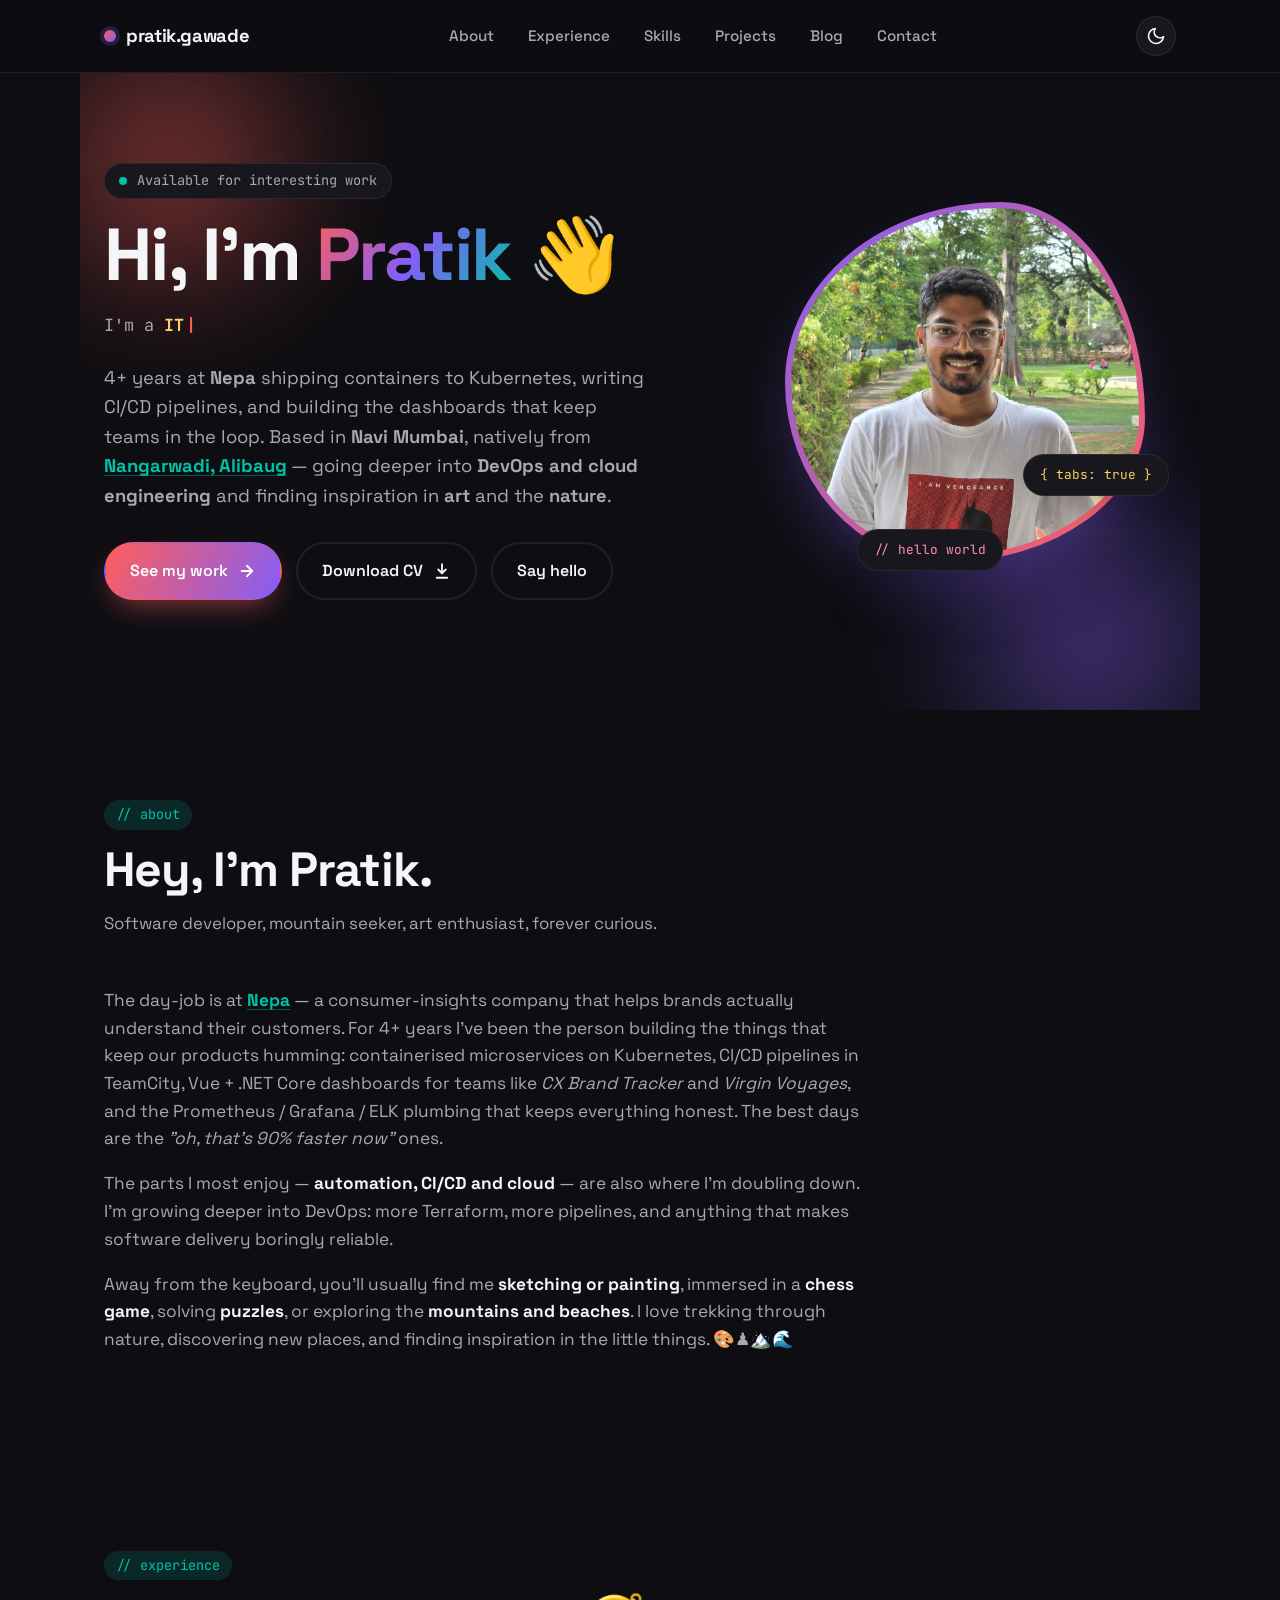
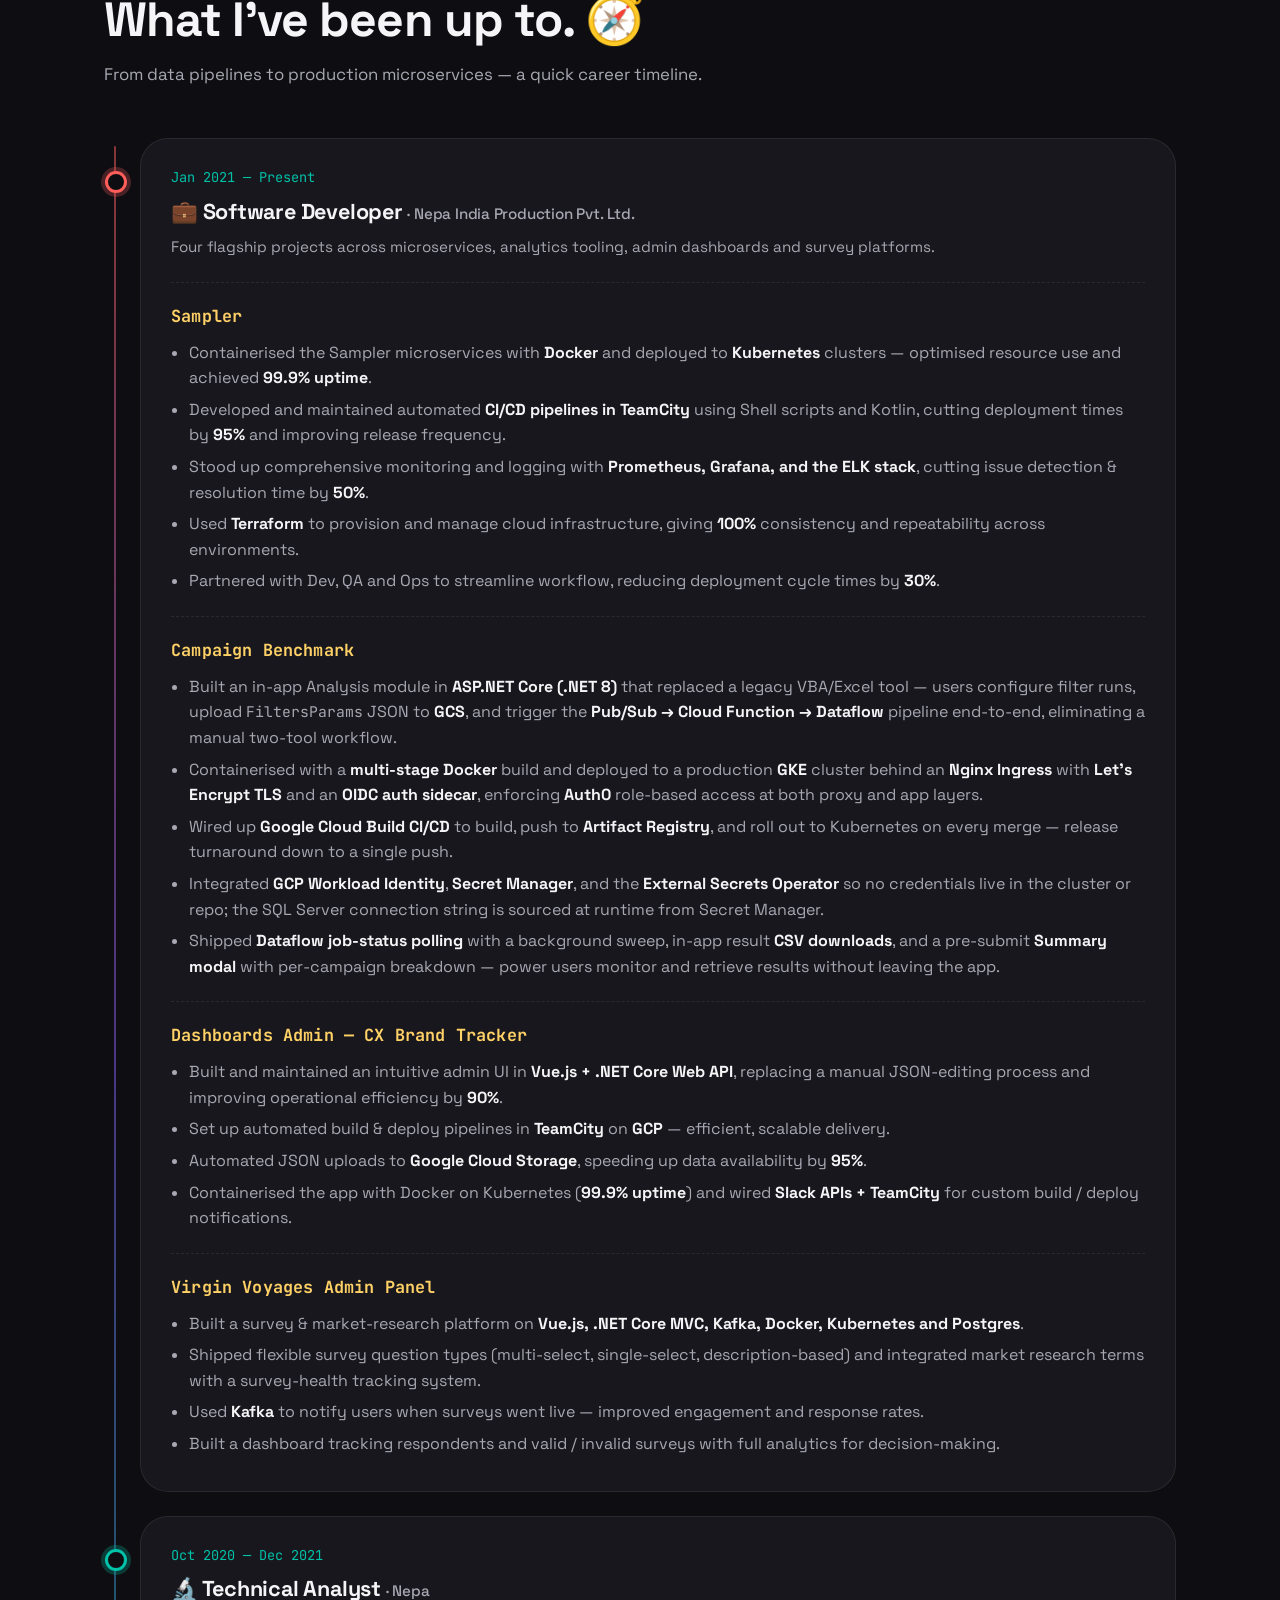
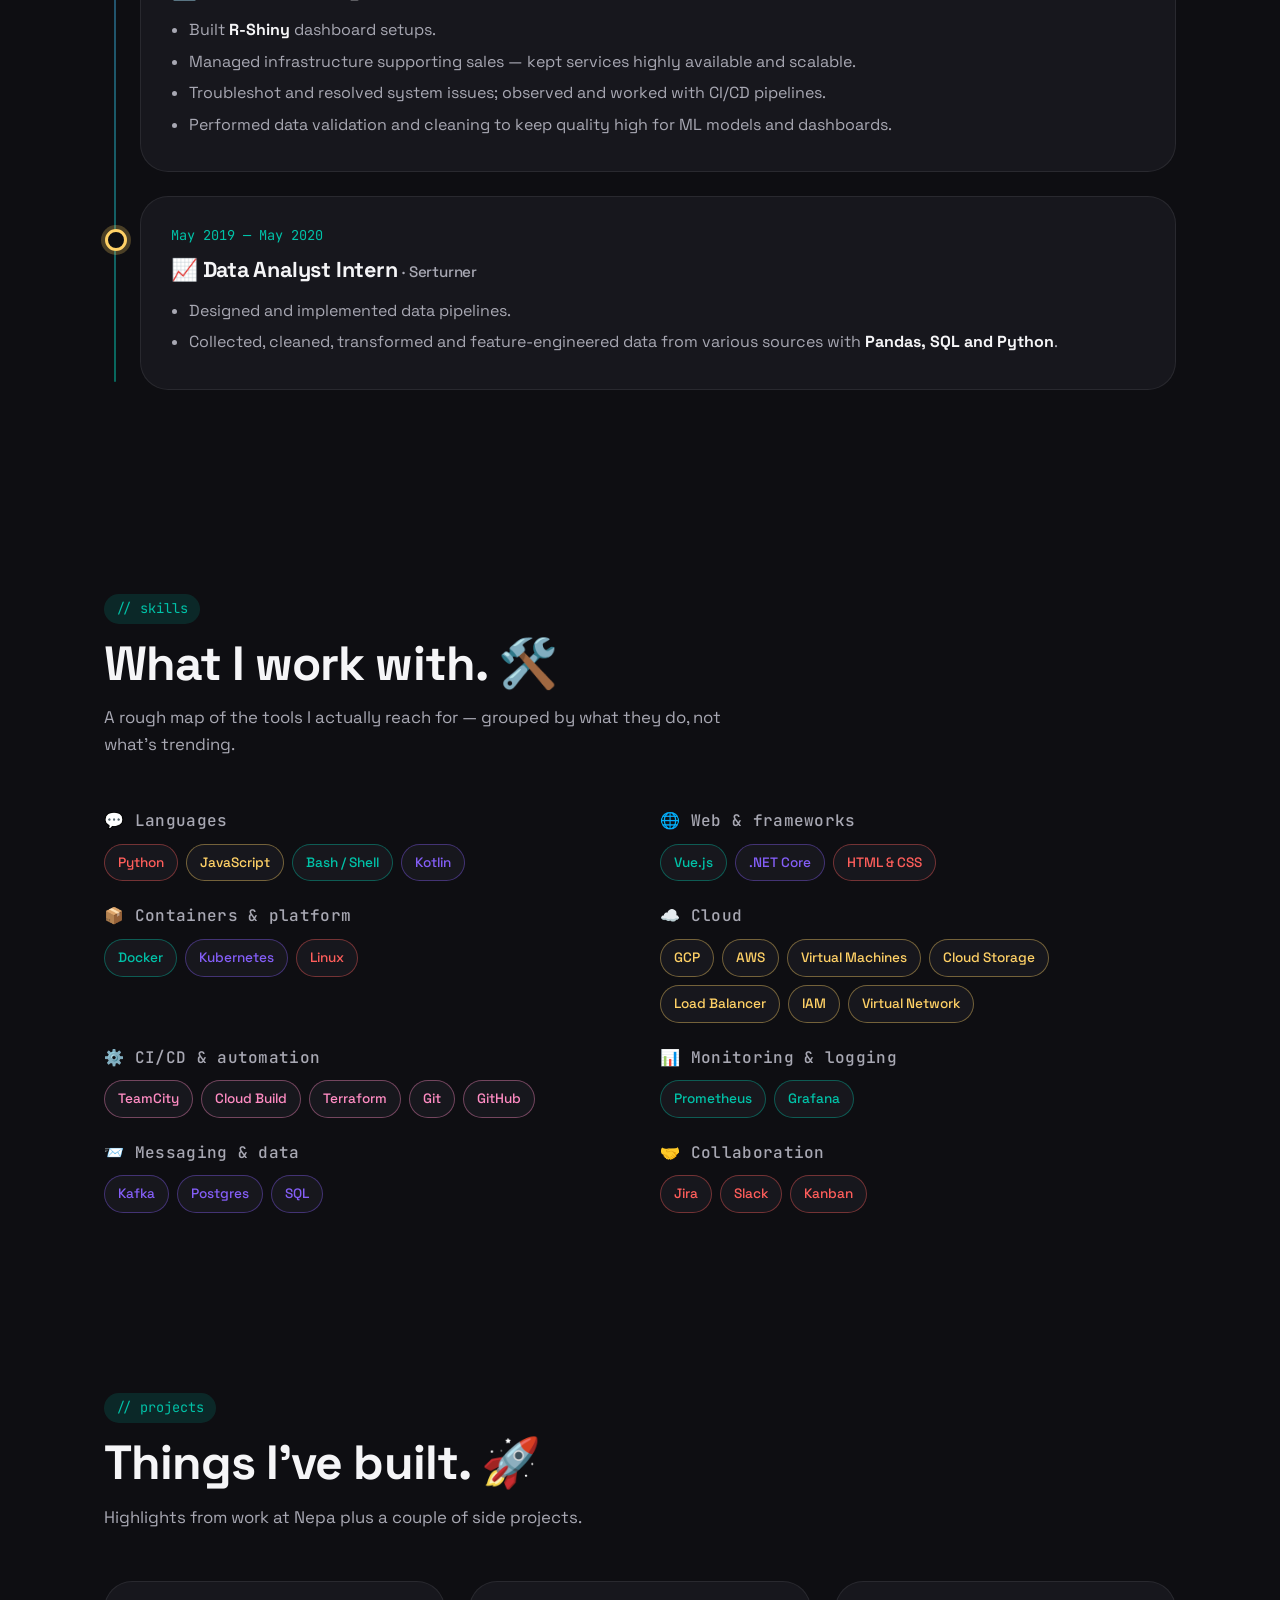
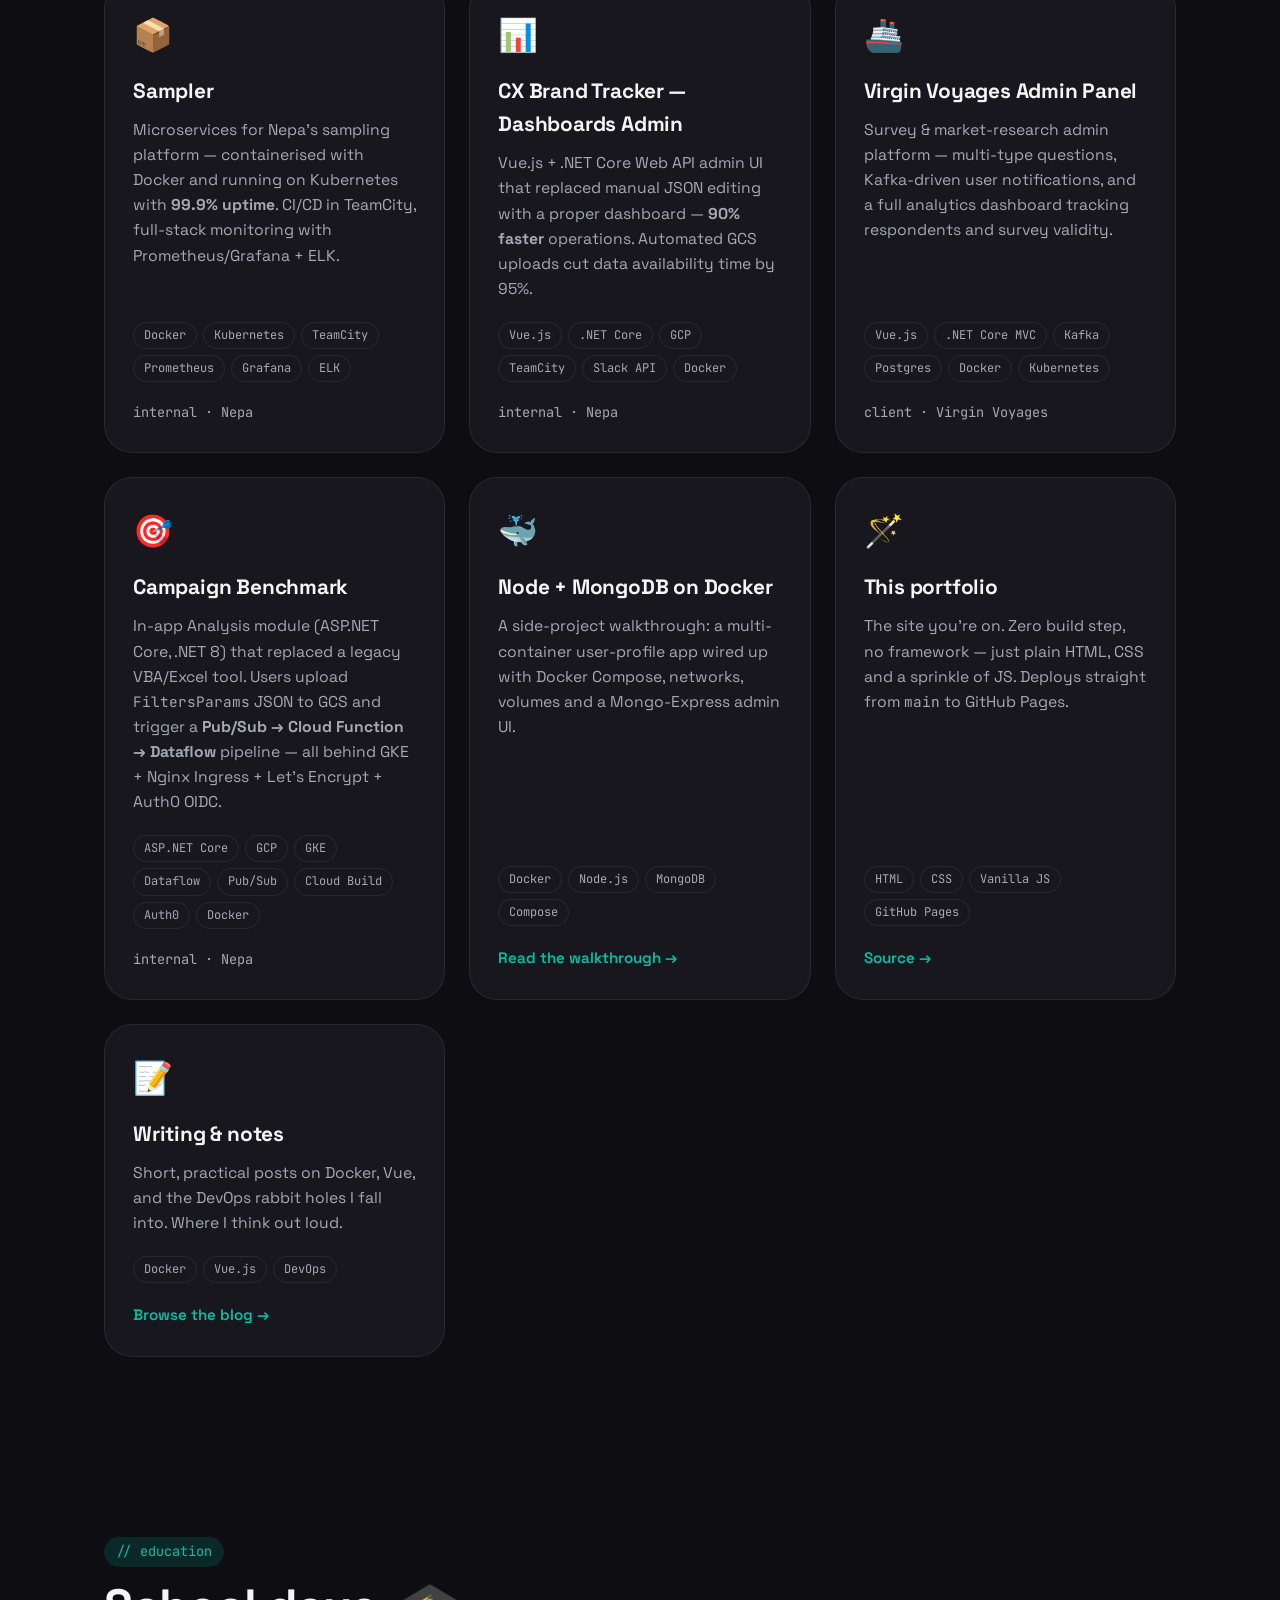
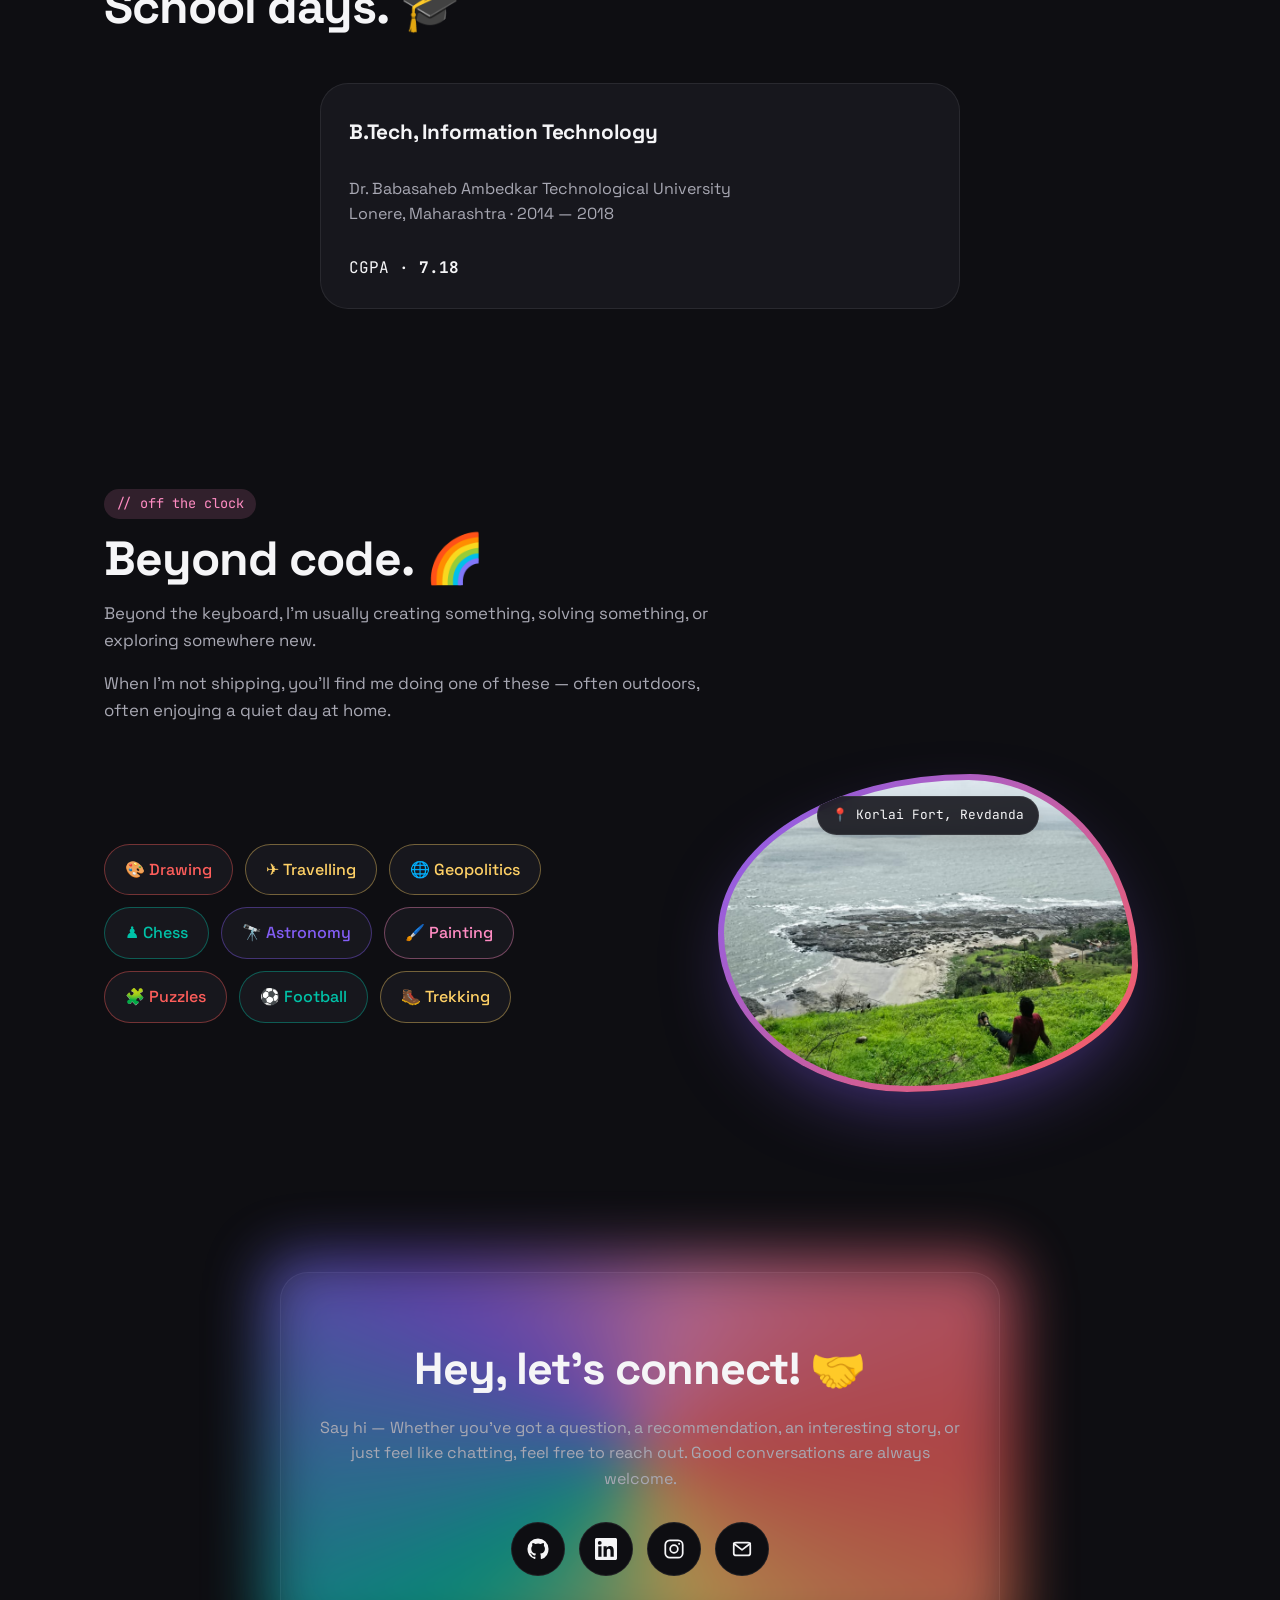
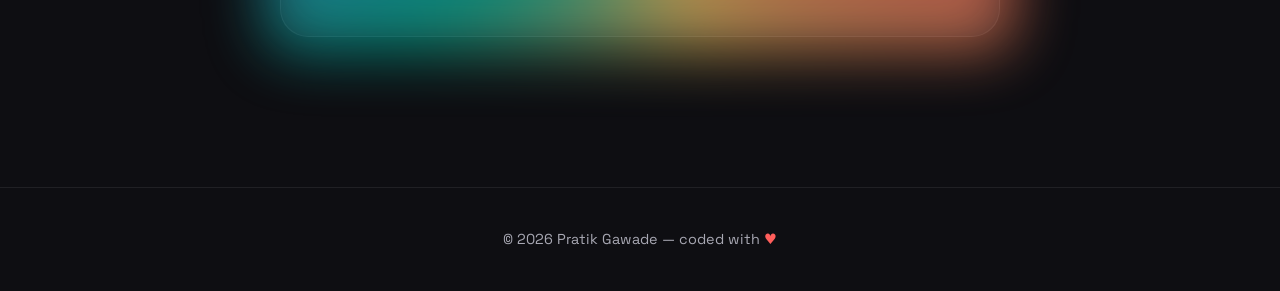
==== commit 35a9f11b: "new blogs + improvements" ====
--- a/index.html
+++ b/index.html
@@ -201,6 +201,7 @@
       <p>A rough map of the tools I actually reach for — grouped by what they do, not what's trending.</p>
     </div>
 
+    <div class="skills-grid">
     <div class="skill-group reveal">
       <h3>💬 Languages</h3>
       <div class="chips">
@@ -277,6 +278,7 @@
         <span class="chip c1">Slack</span>
         <span class="chip c1">Kanban</span>
       </div>
+    </div>
     </div>
   </section>
 
--- a/assets/css/styles.css
+++ b/assets/css/styles.css
@@ -534,12 +534,27 @@
 
 /* ---------- skills ---------- */
 
+.skills-grid {
+  display: grid;
+  grid-template-columns: repeat(2, minmax(0, 1fr));
+  gap: 22px 40px;
+}
+.skills-grid .skill-group { margin-bottom: 0; }
+.skills-grid .chips { gap: 8px; }
+.skills-grid .chip {
+  padding: 7px 13px;
+  font-size: 0.85rem;
+}
+@media (max-width: 820px) {
+  .skills-grid { grid-template-columns: 1fr; gap: 18px; }
+}
+
 .skill-group {
   margin-bottom: 32px;
 }
 .skill-group h3 {
-  font-size: 1.1rem;
-  margin: 0 0 14px;
+  font-size: 1rem;
+  margin: 0 0 10px;
   color: var(--fg-dim);
   font-weight: 500;
   font-family: var(--font-mono);
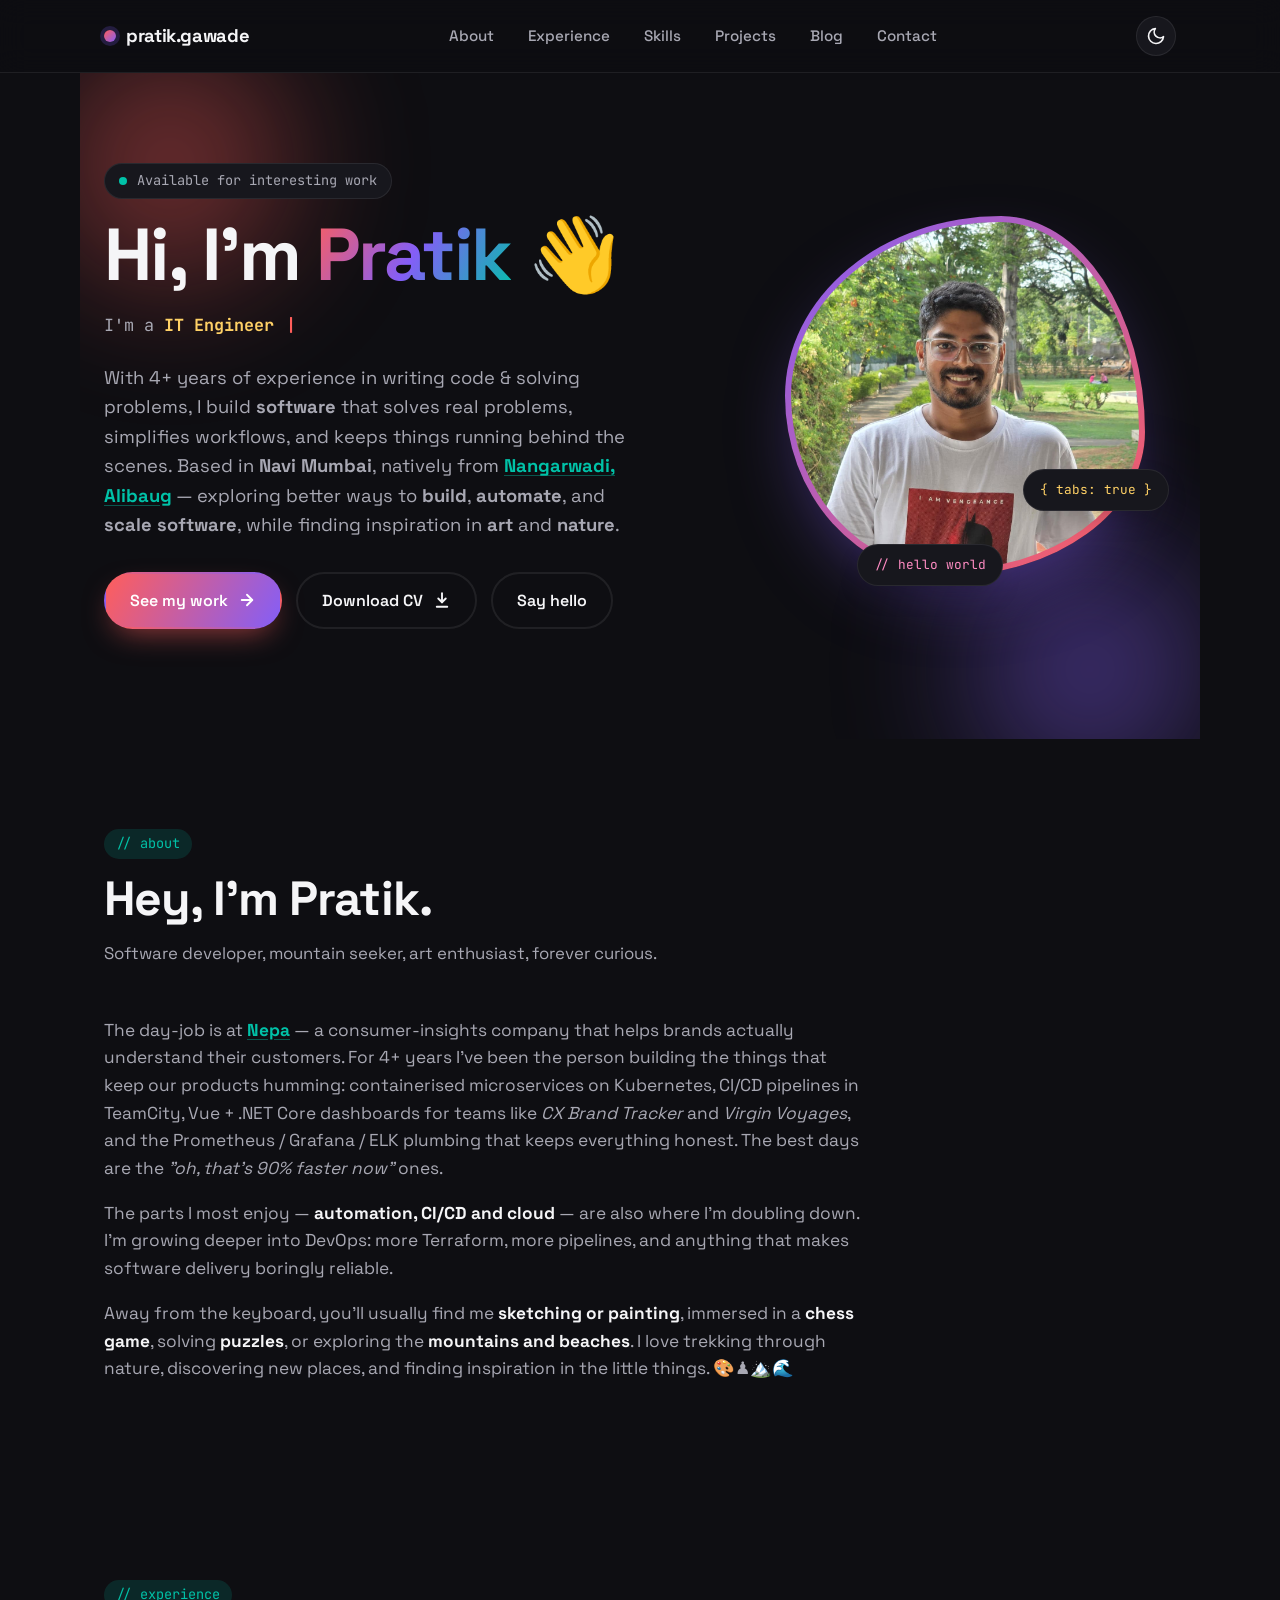
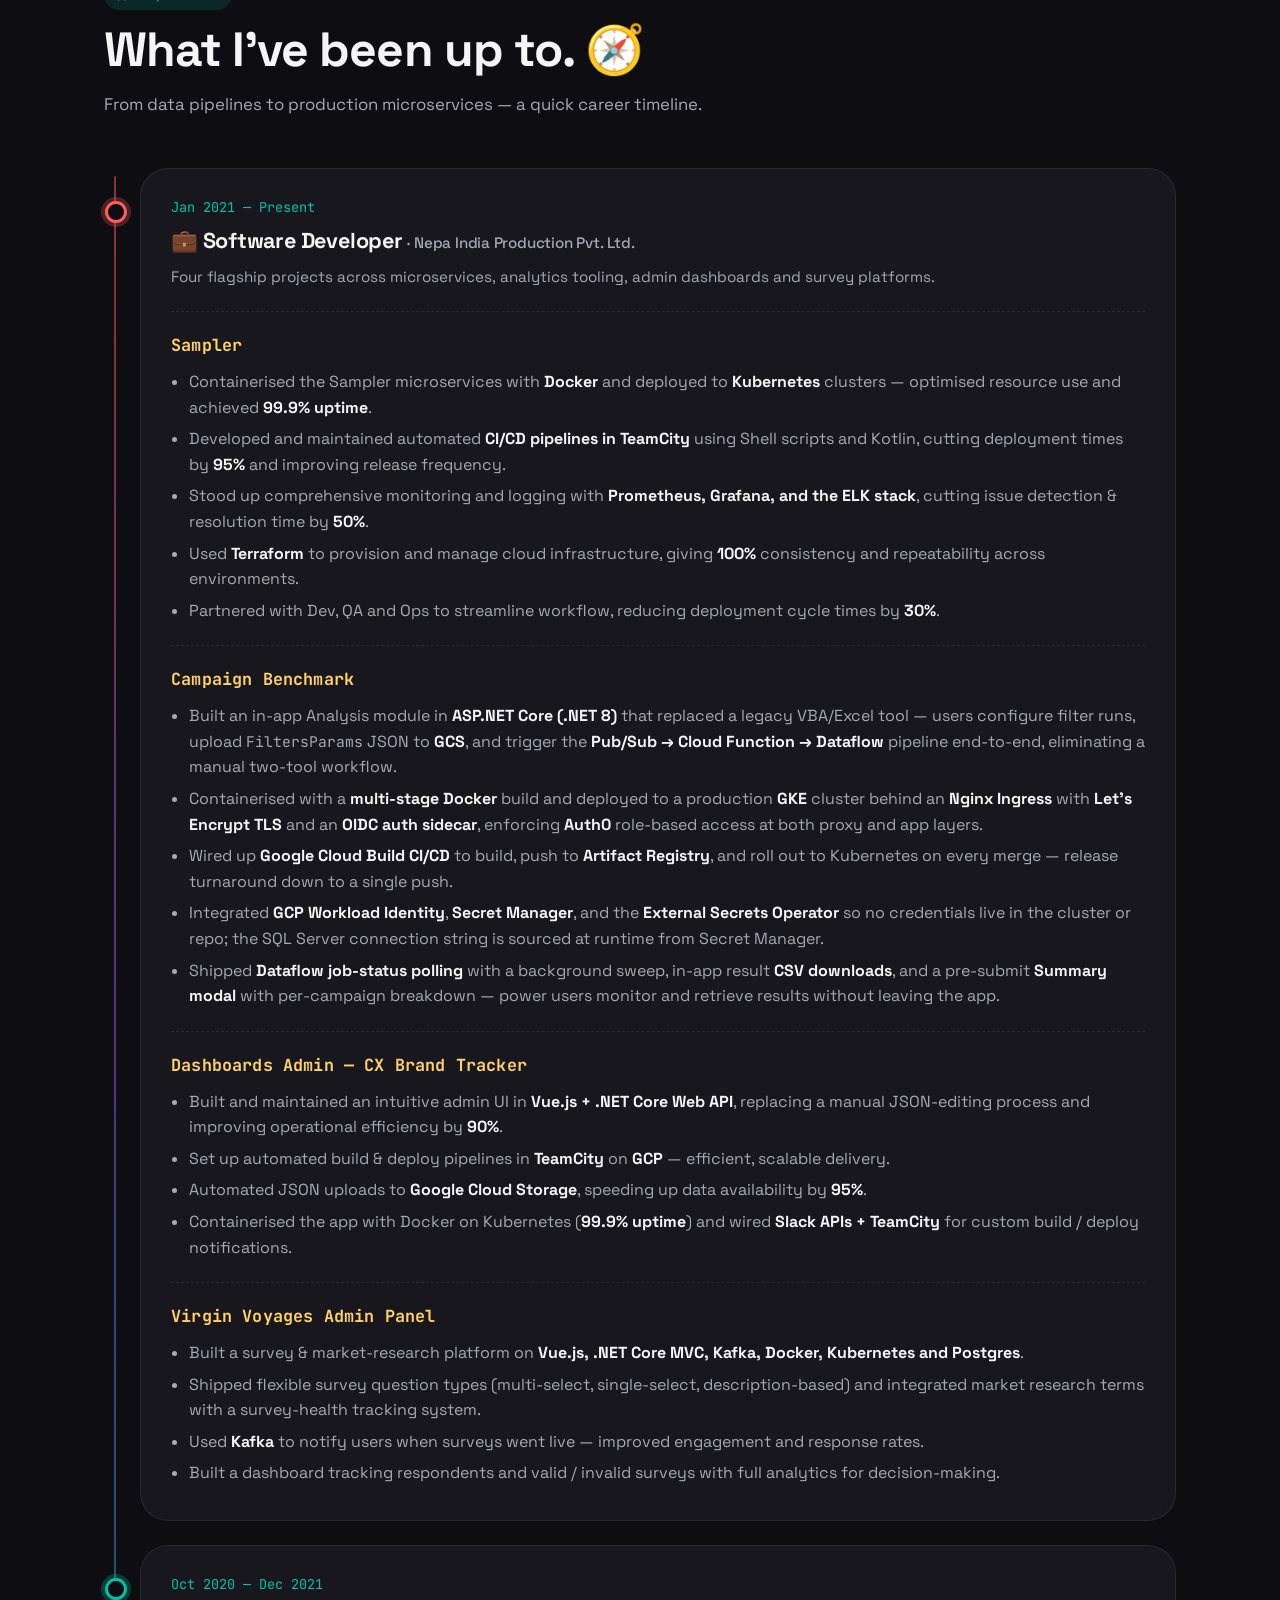
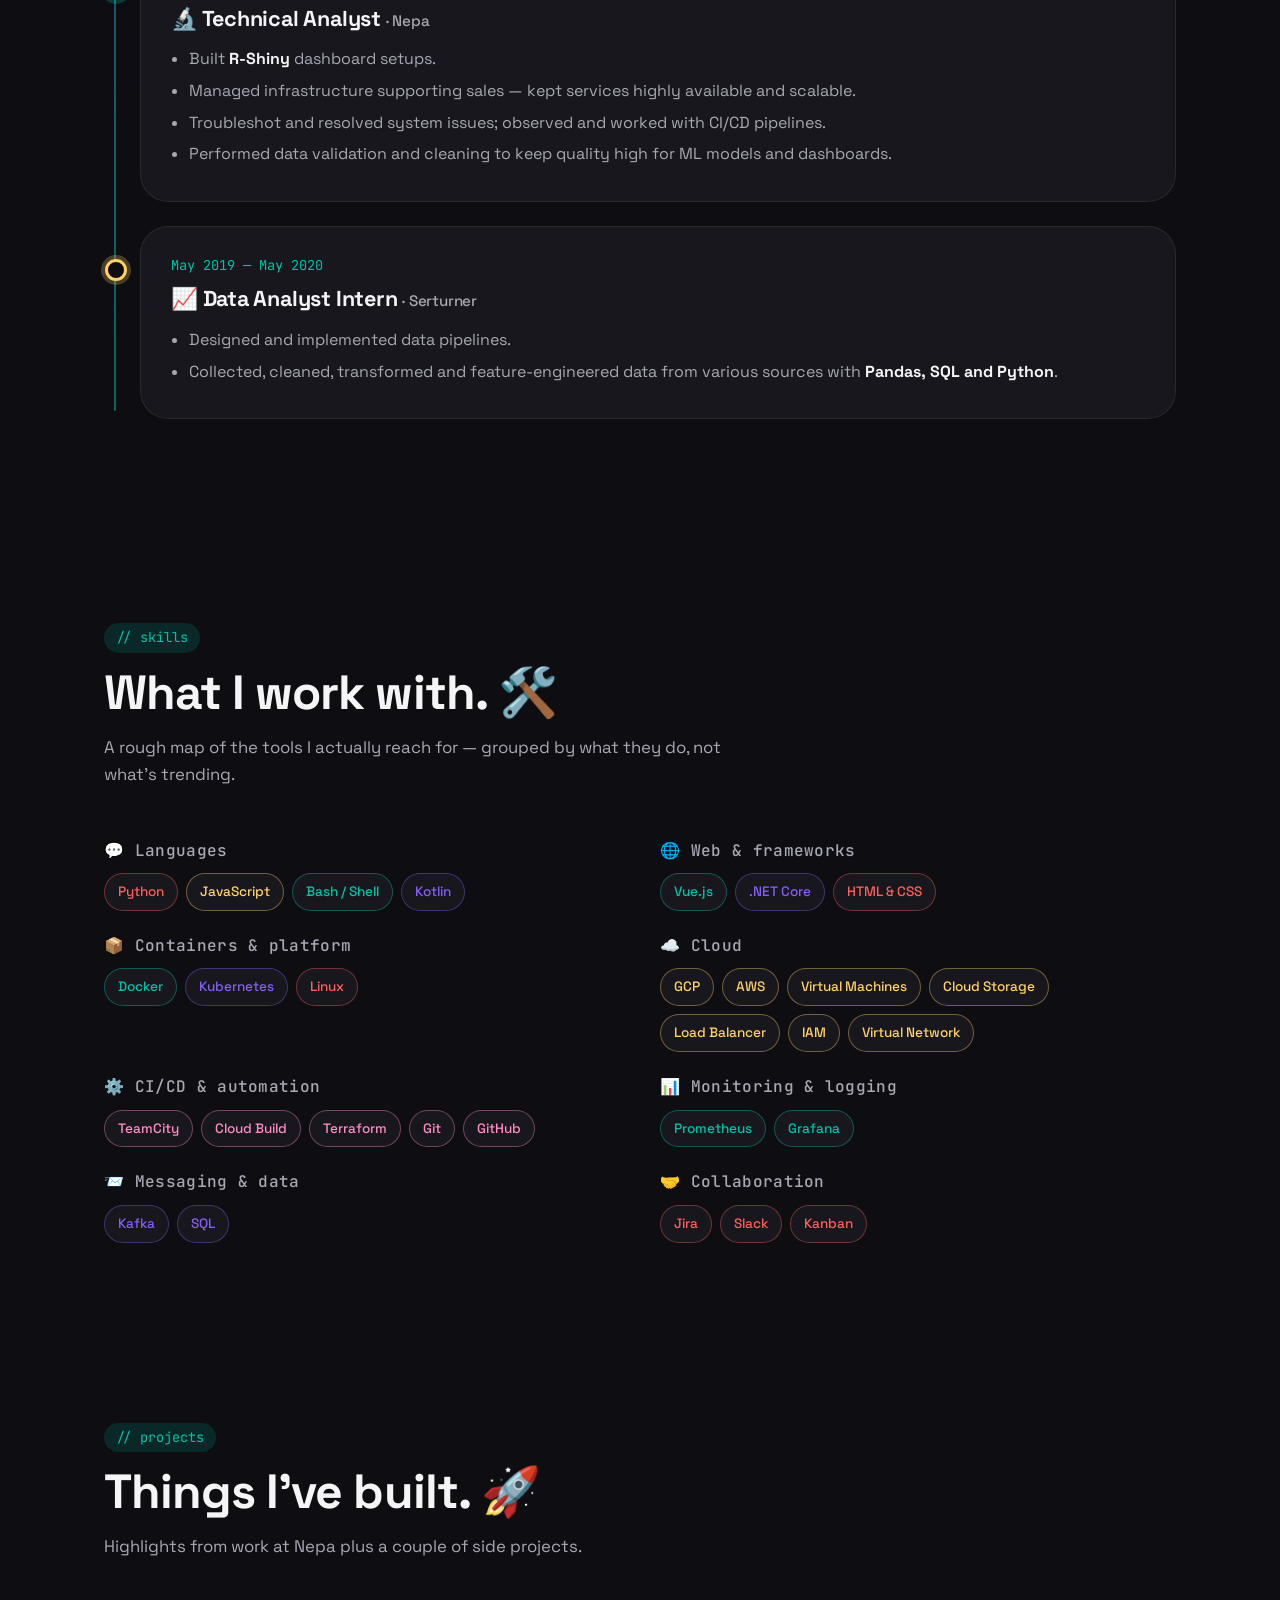
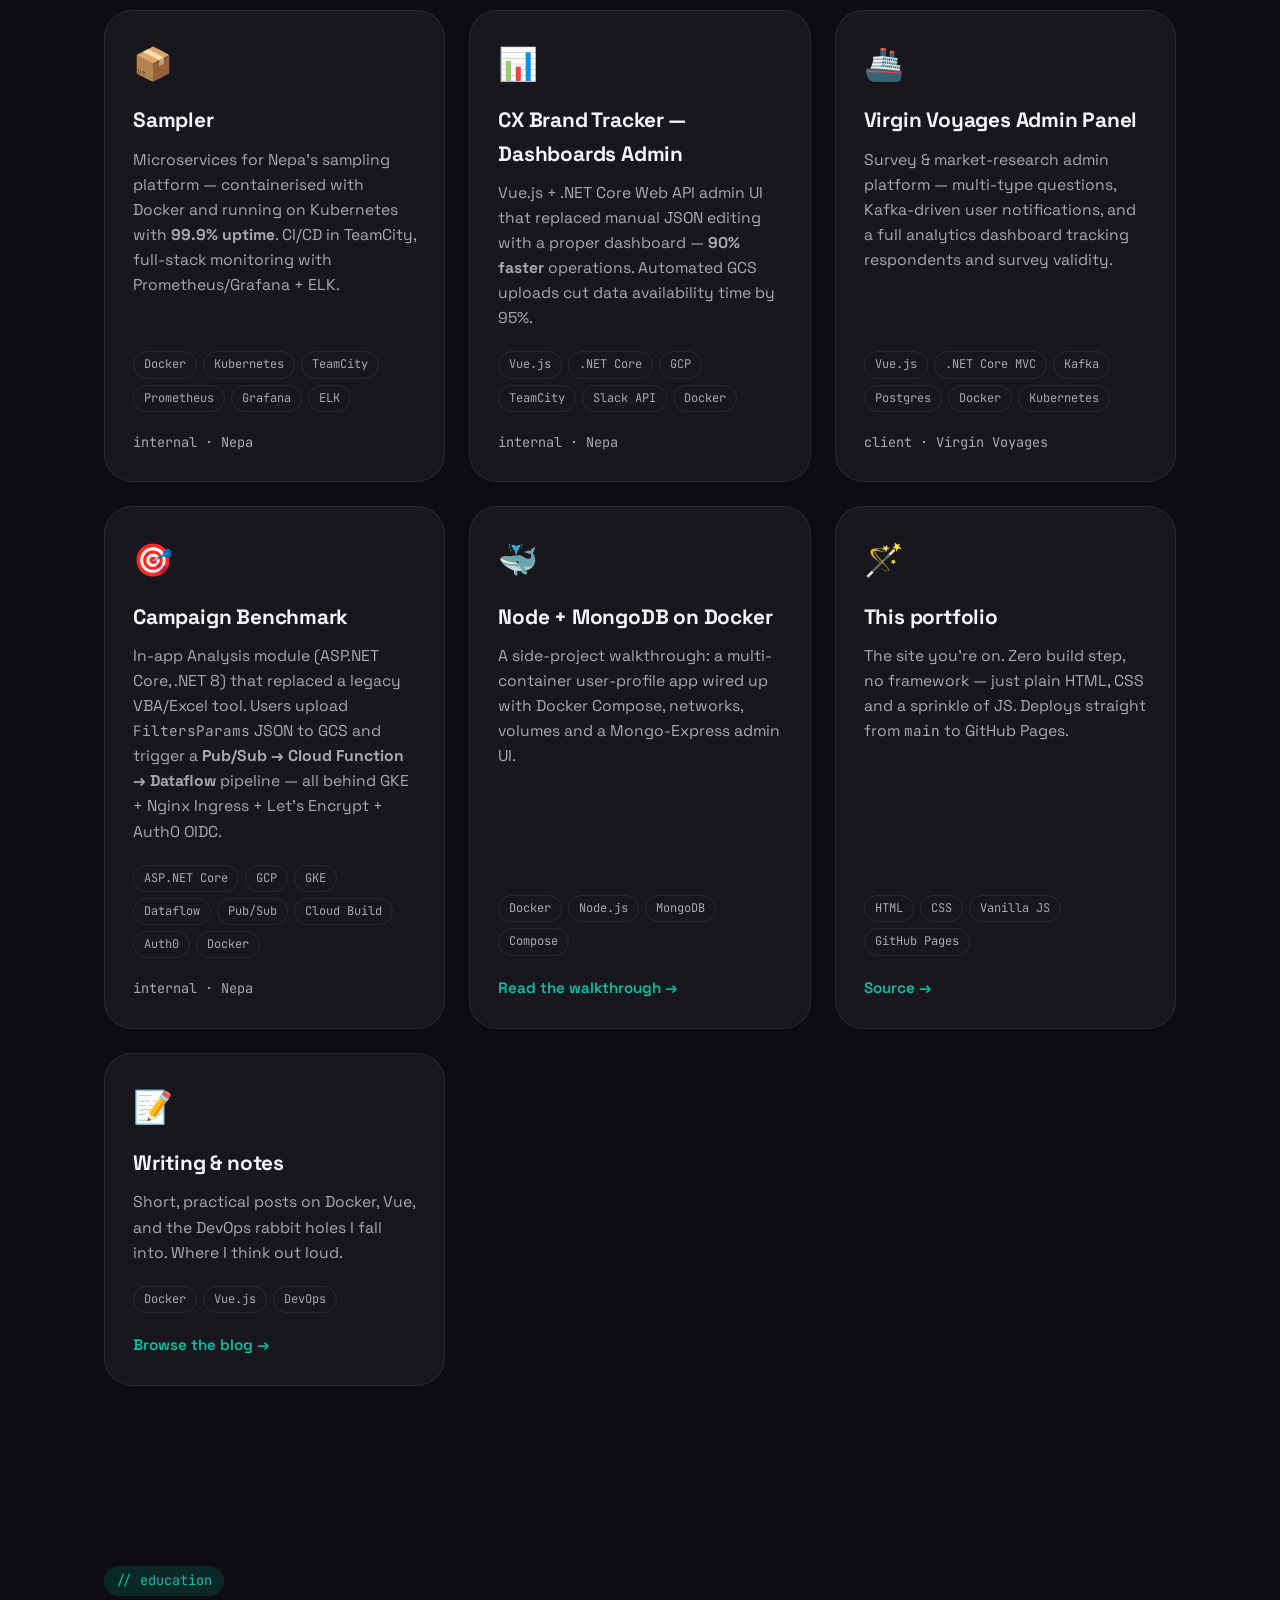
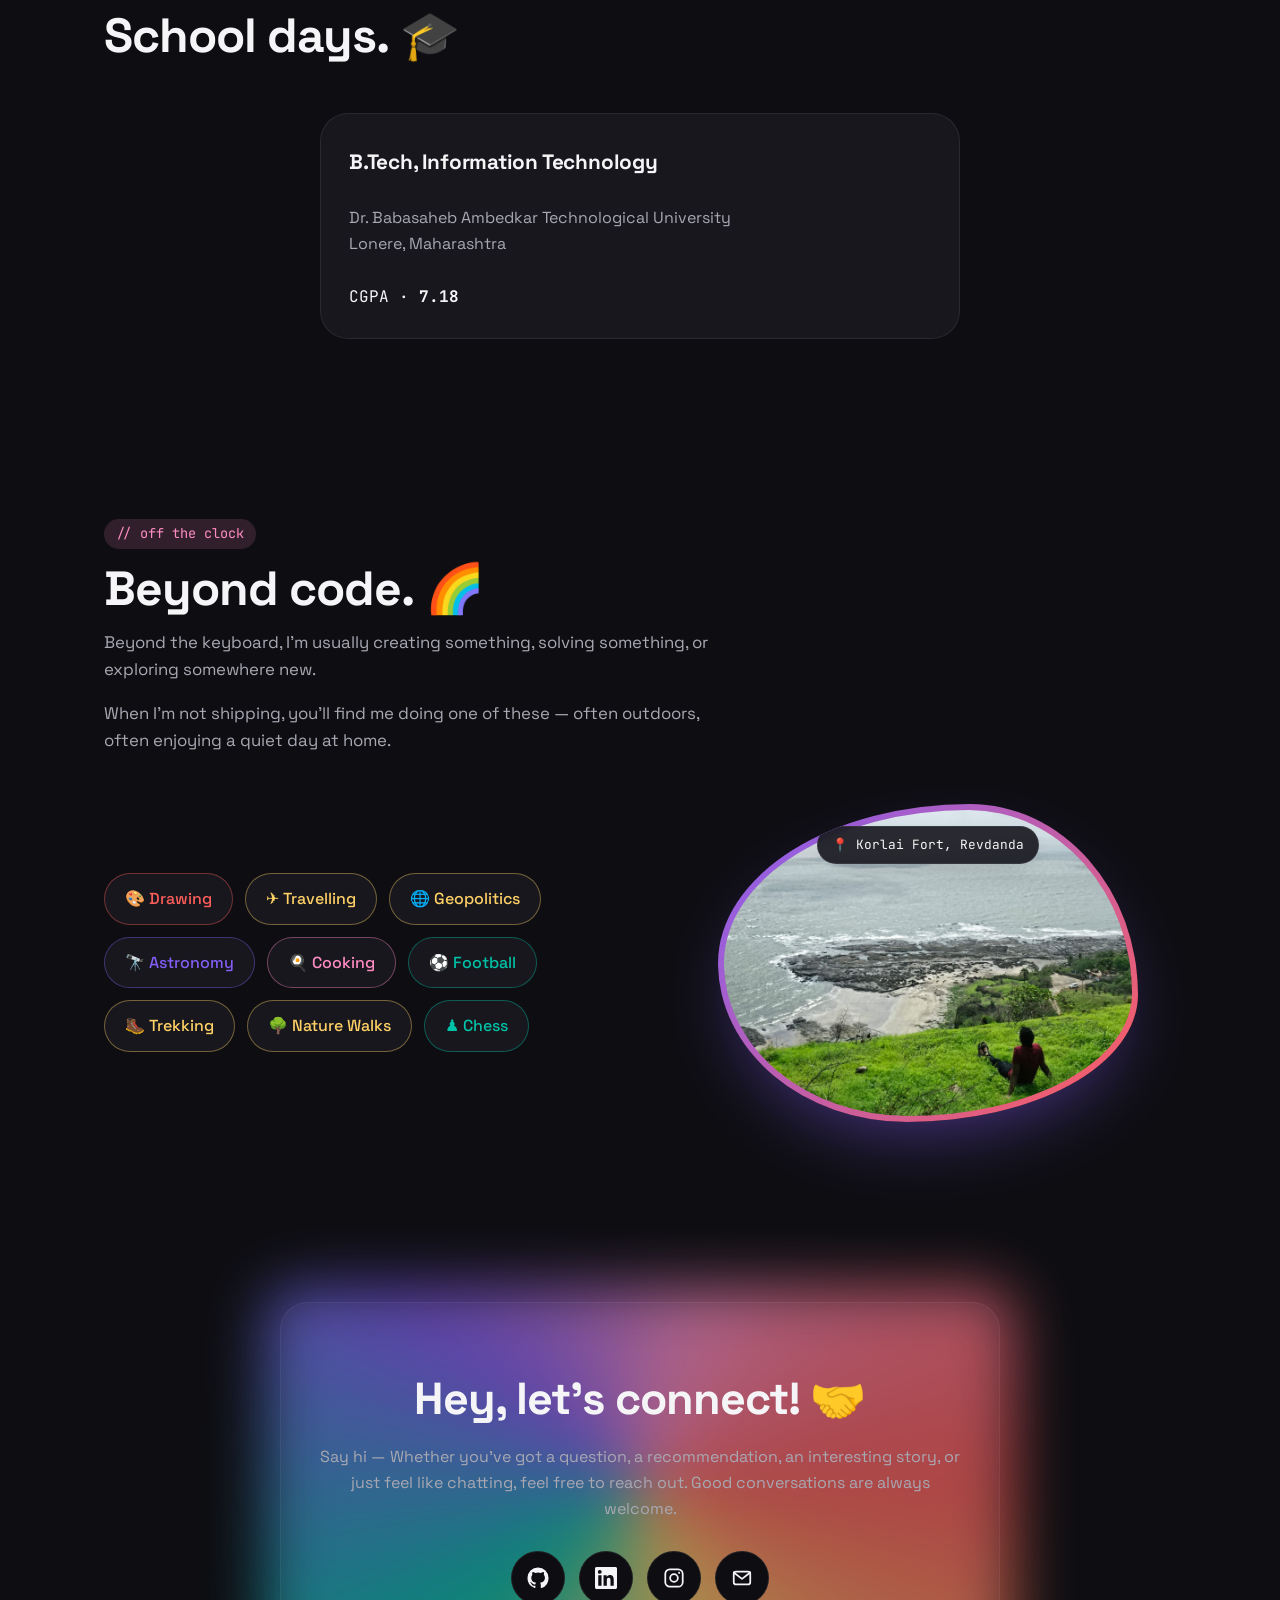
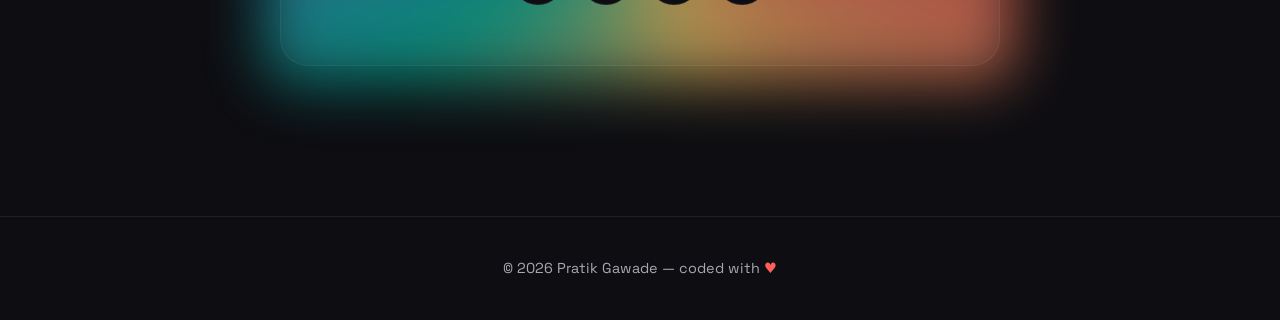
==== commit 0614fb6b: "better version" ====
--- a/index.html
+++ b/index.html
@@ -56,10 +56,9 @@
         I'm a <span class="rotator" data-words='["IT Engineer 💻","Software Developer 🚀","Weekend trekker 🥾","Chess Enthusiast ♟️","Sketchbook hoarder 🎨","Beach Wanderer 🌊","Spiritual Seeker 🪷","Curious human 🧠"]'></span>
       </div>
       <p class="lead">
-        4+ years at <strong>Nepa</strong> shipping containers to Kubernetes, writing CI/CD pipelines,
-        and building the dashboards that keep teams in the loop. Based in <strong>Navi Mumbai</strong>,
+        With 4+ years of experience in writing code & solving problems, I build <strong>software</strong> that solves real problems, simplifies workflows, and keeps things running behind the scenes. Based in <strong>Navi Mumbai</strong>,
         natively from <a href="https://maps.app.goo.gl/fRizwU5aHfL9w2fJ7" target="_blank" rel="noopener"><strong>Nangarwadi, Alibaug</strong></a>
-        — going deeper into <strong>DevOps and cloud engineering</strong> and finding inspiration in <strong>art</strong> and the <strong>nature</strong>.
+        — exploring better ways to <strong>build</strong>, <strong>automate</strong>, and <strong>scale software</strong>, while finding inspiration in <strong>art</strong> and <strong>nature</strong>.
       </p>
       <div class="cta-row">
         <a class="btn btn-primary" href="#projects">See my work
@@ -266,7 +265,6 @@
       <h3>📨 Messaging &amp; data</h3>
       <div class="chips">
         <span class="chip c4">Kafka</span>
-        <span class="chip c4">Postgres</span>
         <span class="chip c4">SQL</span>
       </div>
     </div>
@@ -383,7 +381,7 @@
     </div>
     <div class="fact-card reveal" style="max-width:640px; margin:0 auto;">
       <h3 style="margin:4px 0 6px; font-size:1.3rem; letter-spacing:-0.01em;">B.Tech, Information Technology</h3>
-      <p style="color:var(--fg-dim); margin:0;">Dr. Babasaheb Ambedkar Technological University<br/>Lonere, Maharashtra · 2014 — 2018</p>
+      <p style="color:var(--fg-dim); margin:0;">Dr. Babasaheb Ambedkar Technological University<br/>Lonere, Maharashtra</p>
       <p style="color:var(--fg); font-family:var(--font-mono); margin:8px 0 0;">CGPA · <strong>7.18</strong></p>
     </div>
   </section>
@@ -401,12 +399,12 @@
         <span class="chip c1">🎨 Drawing</span>
         <span class="chip c2">✈️ Travelling</span>
         <span class="chip c2">🌐 Geopolitics</span>
-        <span class="chip c3">♟️ Chess</span>
         <span class="chip c4">🔭 Astronomy</span>
-        <span class="chip c5">🖌️ Painting</span>
-        <span class="chip c1">🧩 Puzzles</span>
+        <span class="chip c5">🍳 Cooking</span>
         <span class="chip c3">⚽ Football</span>
         <span class="chip c2">🥾 Trekking</span>
+        <span class="chip c2">🌳 Nature Walks</span>
+        <span class="chip c3">♟️ Chess</span>
       </div>
       <figure class="photo-card reveal">
         <img src="assets/img/korlai-fort.jpg" alt="At Korlai Fort, Revdanda" loading="lazy" />
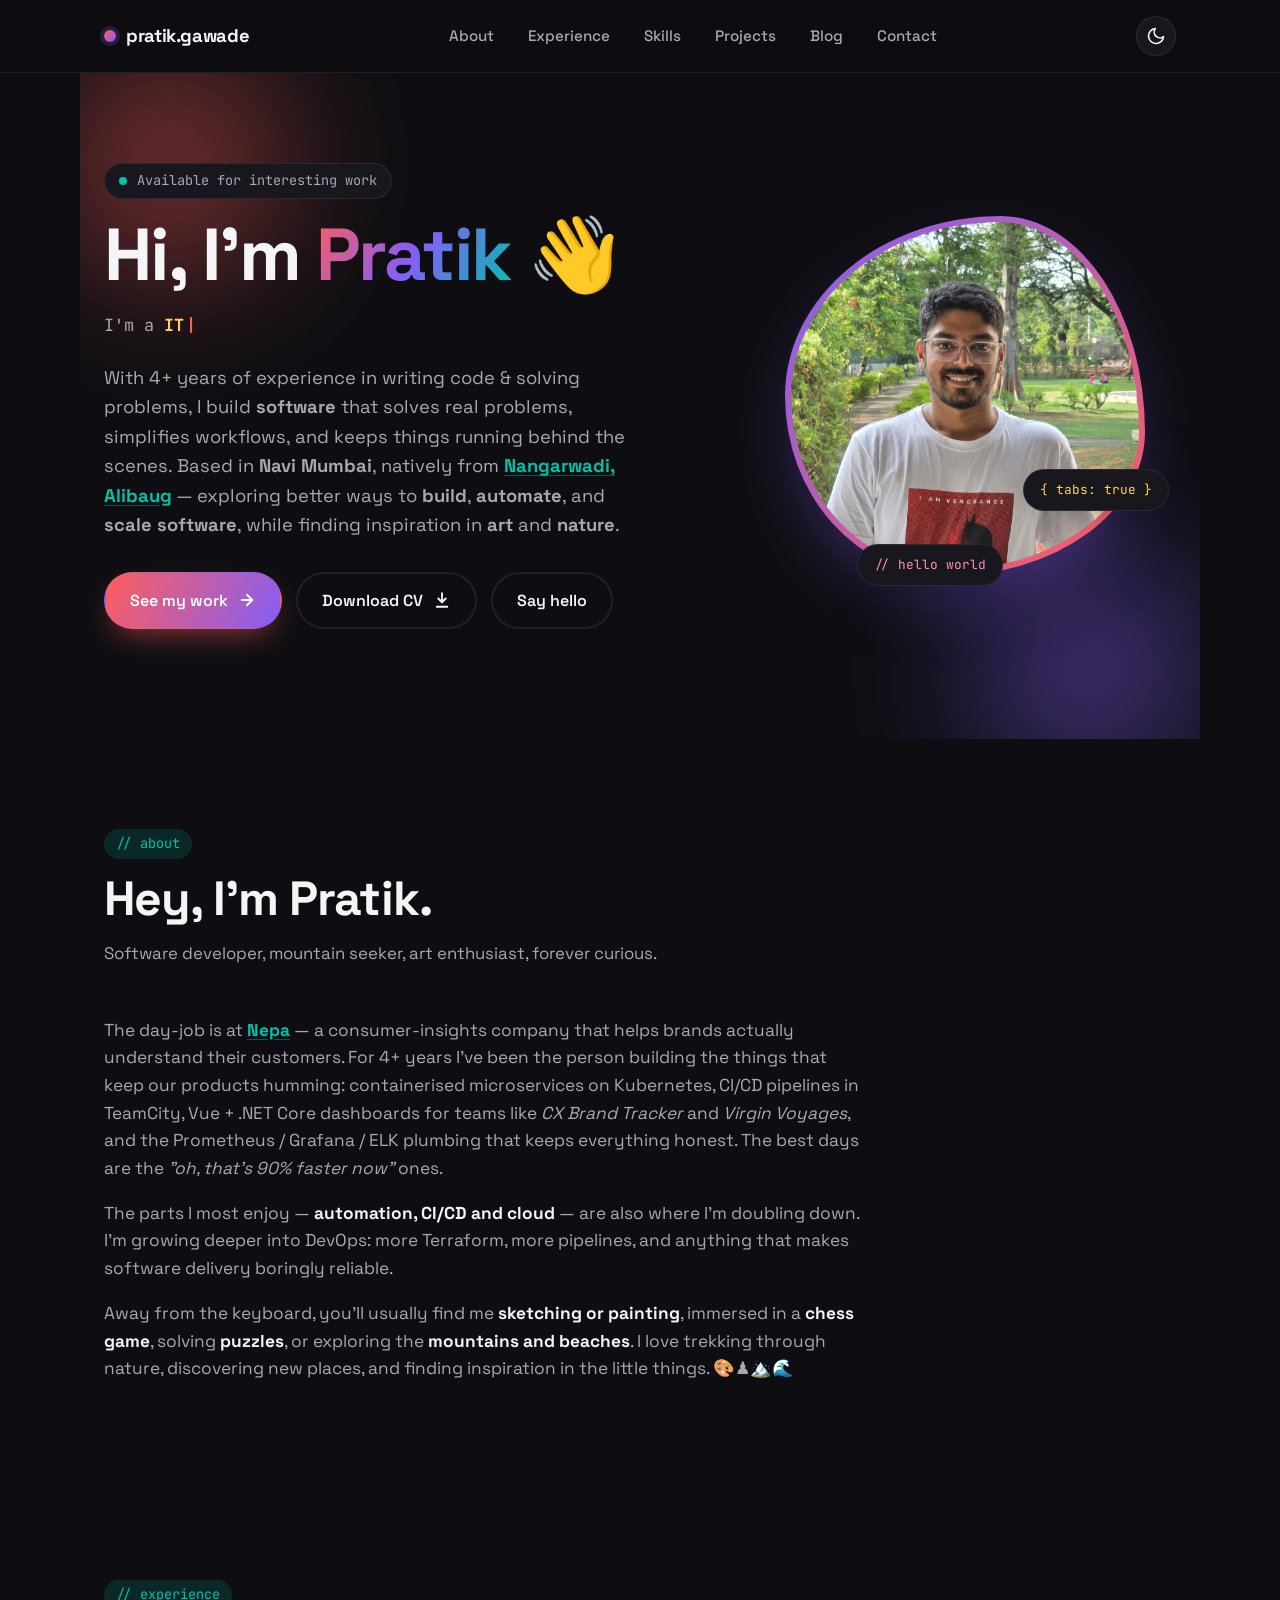
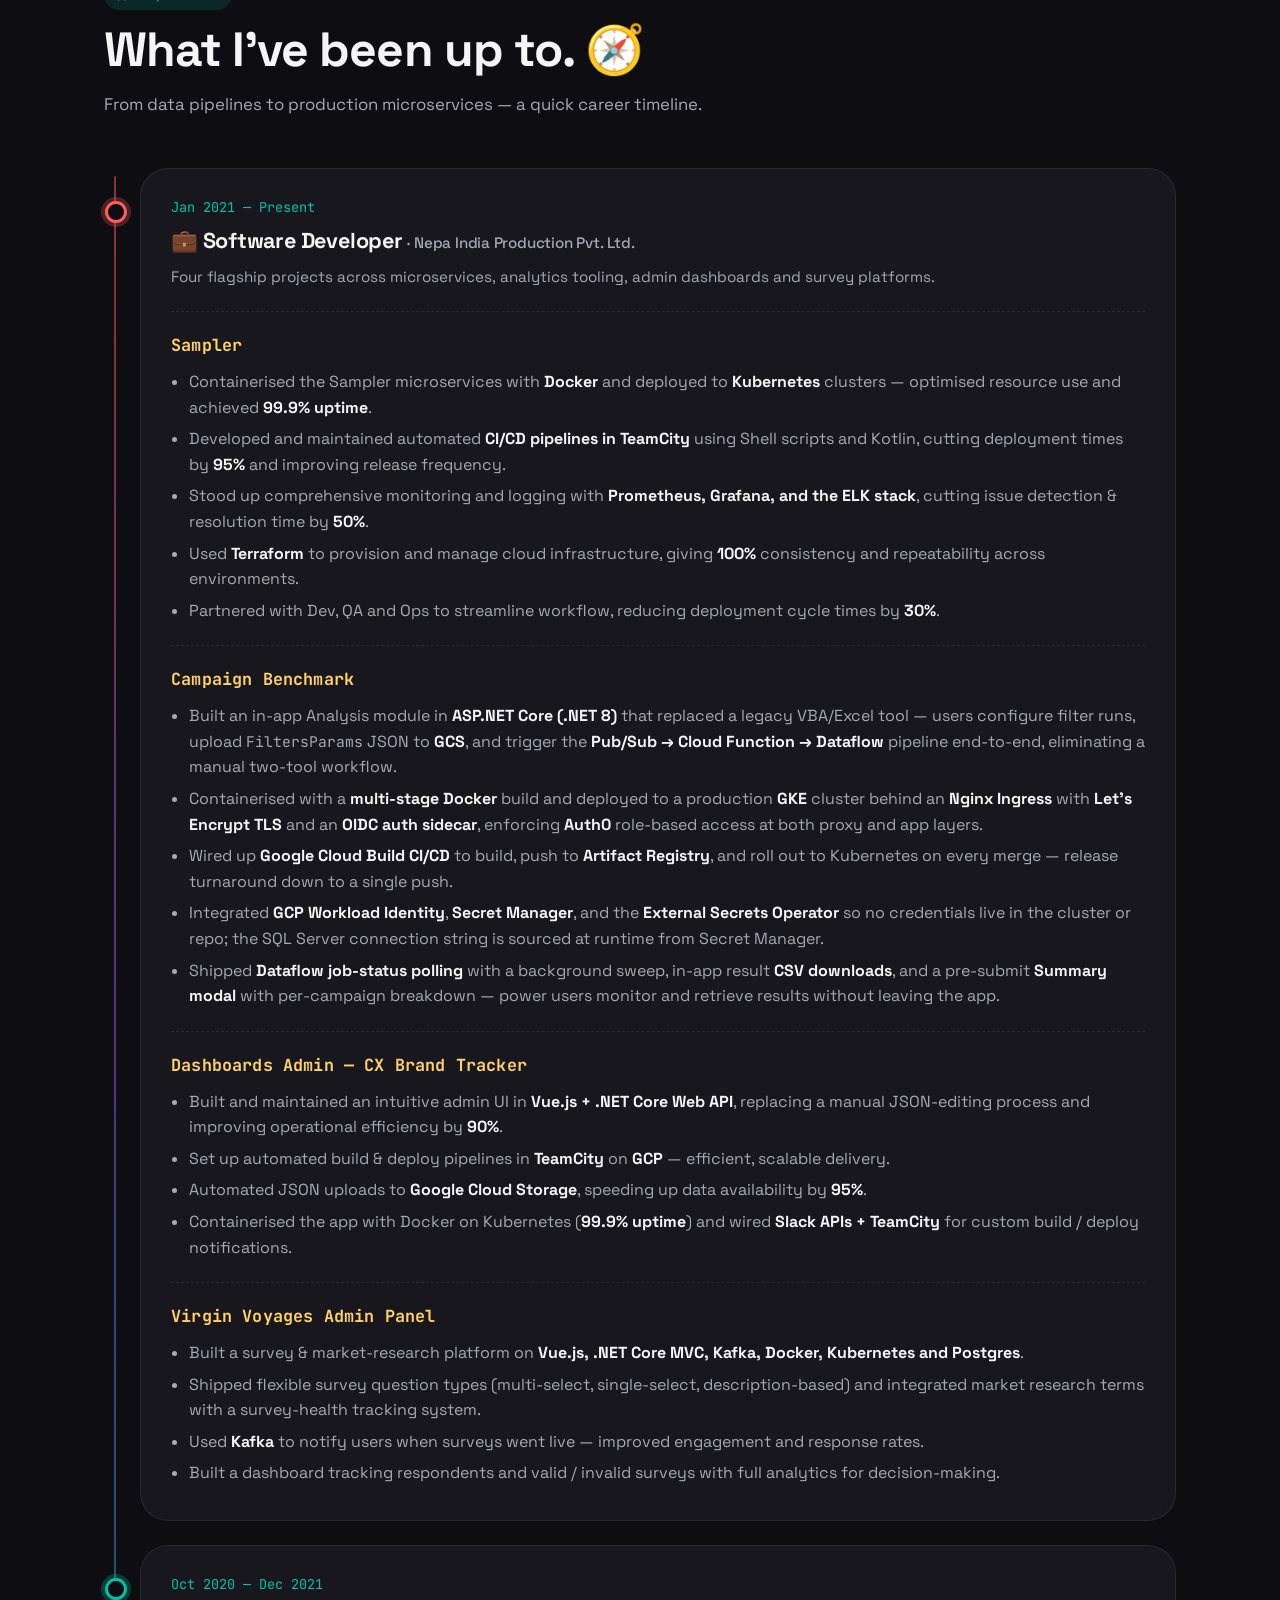
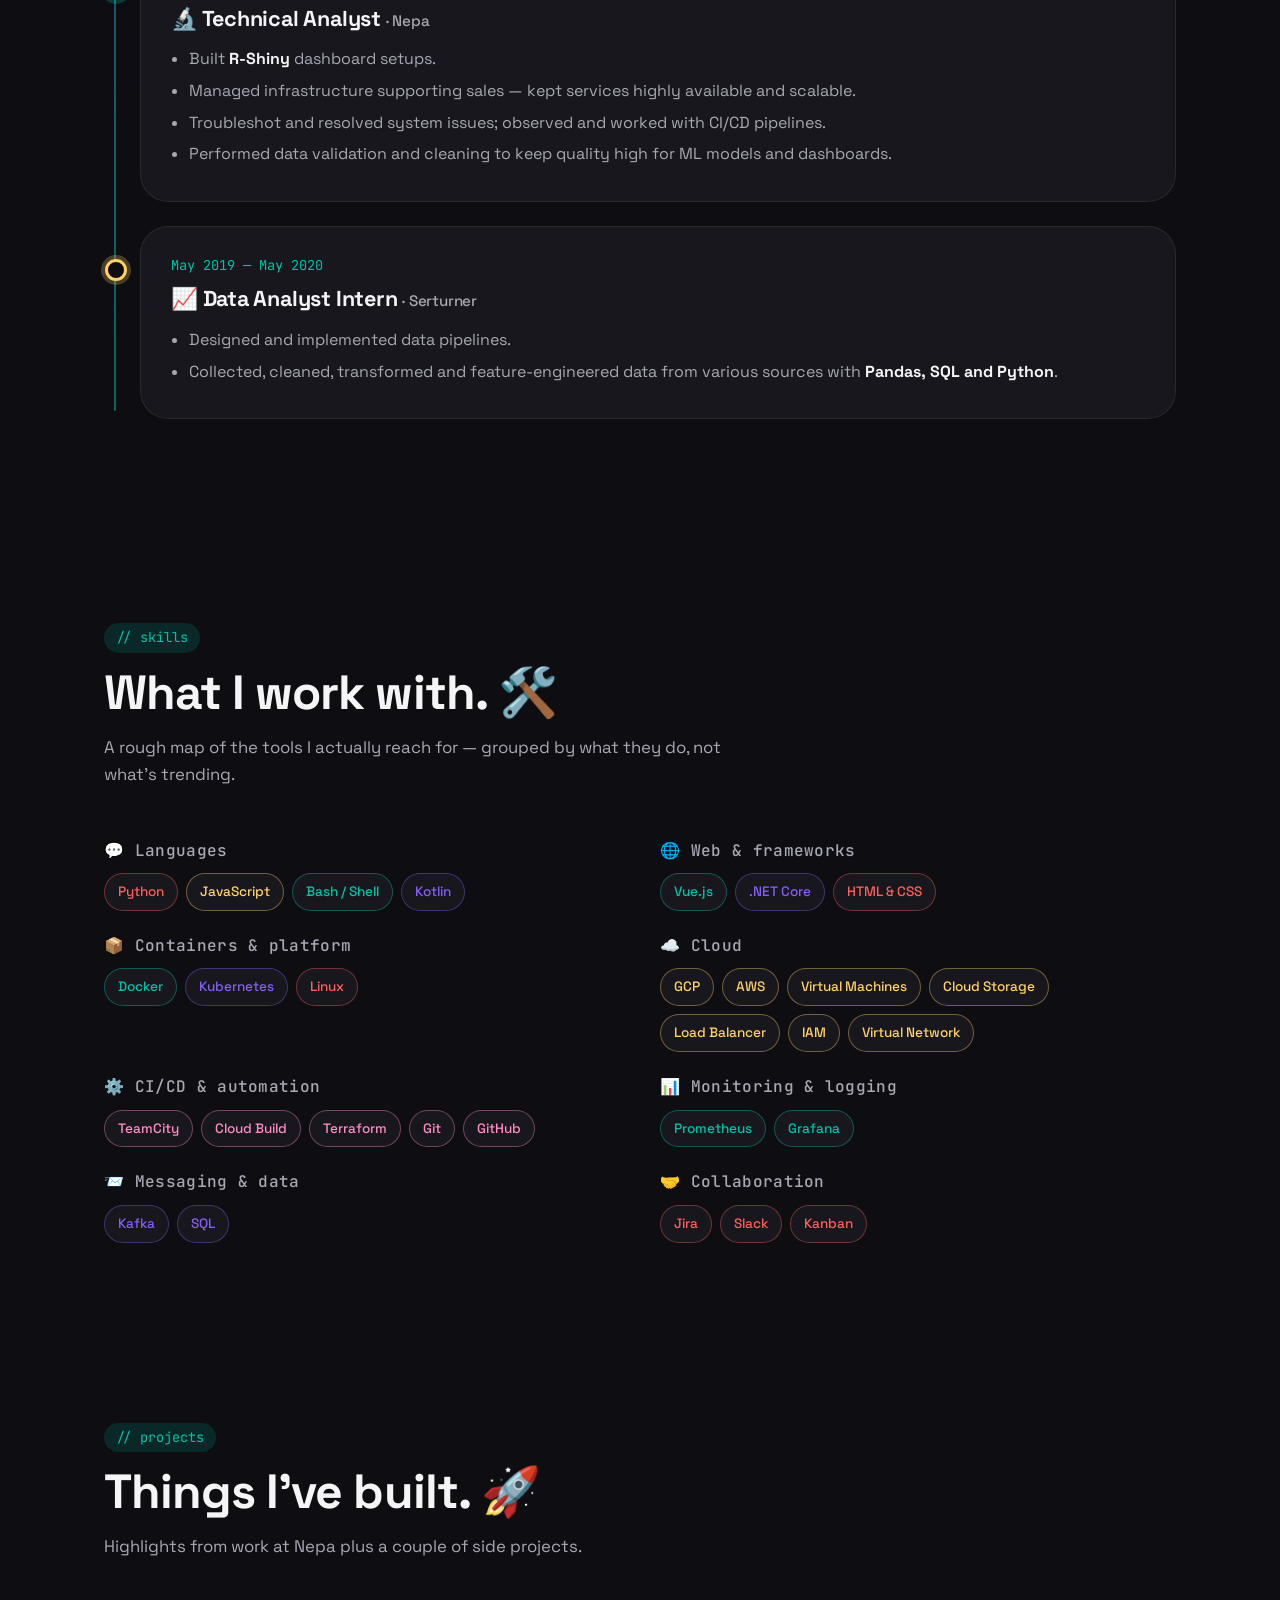
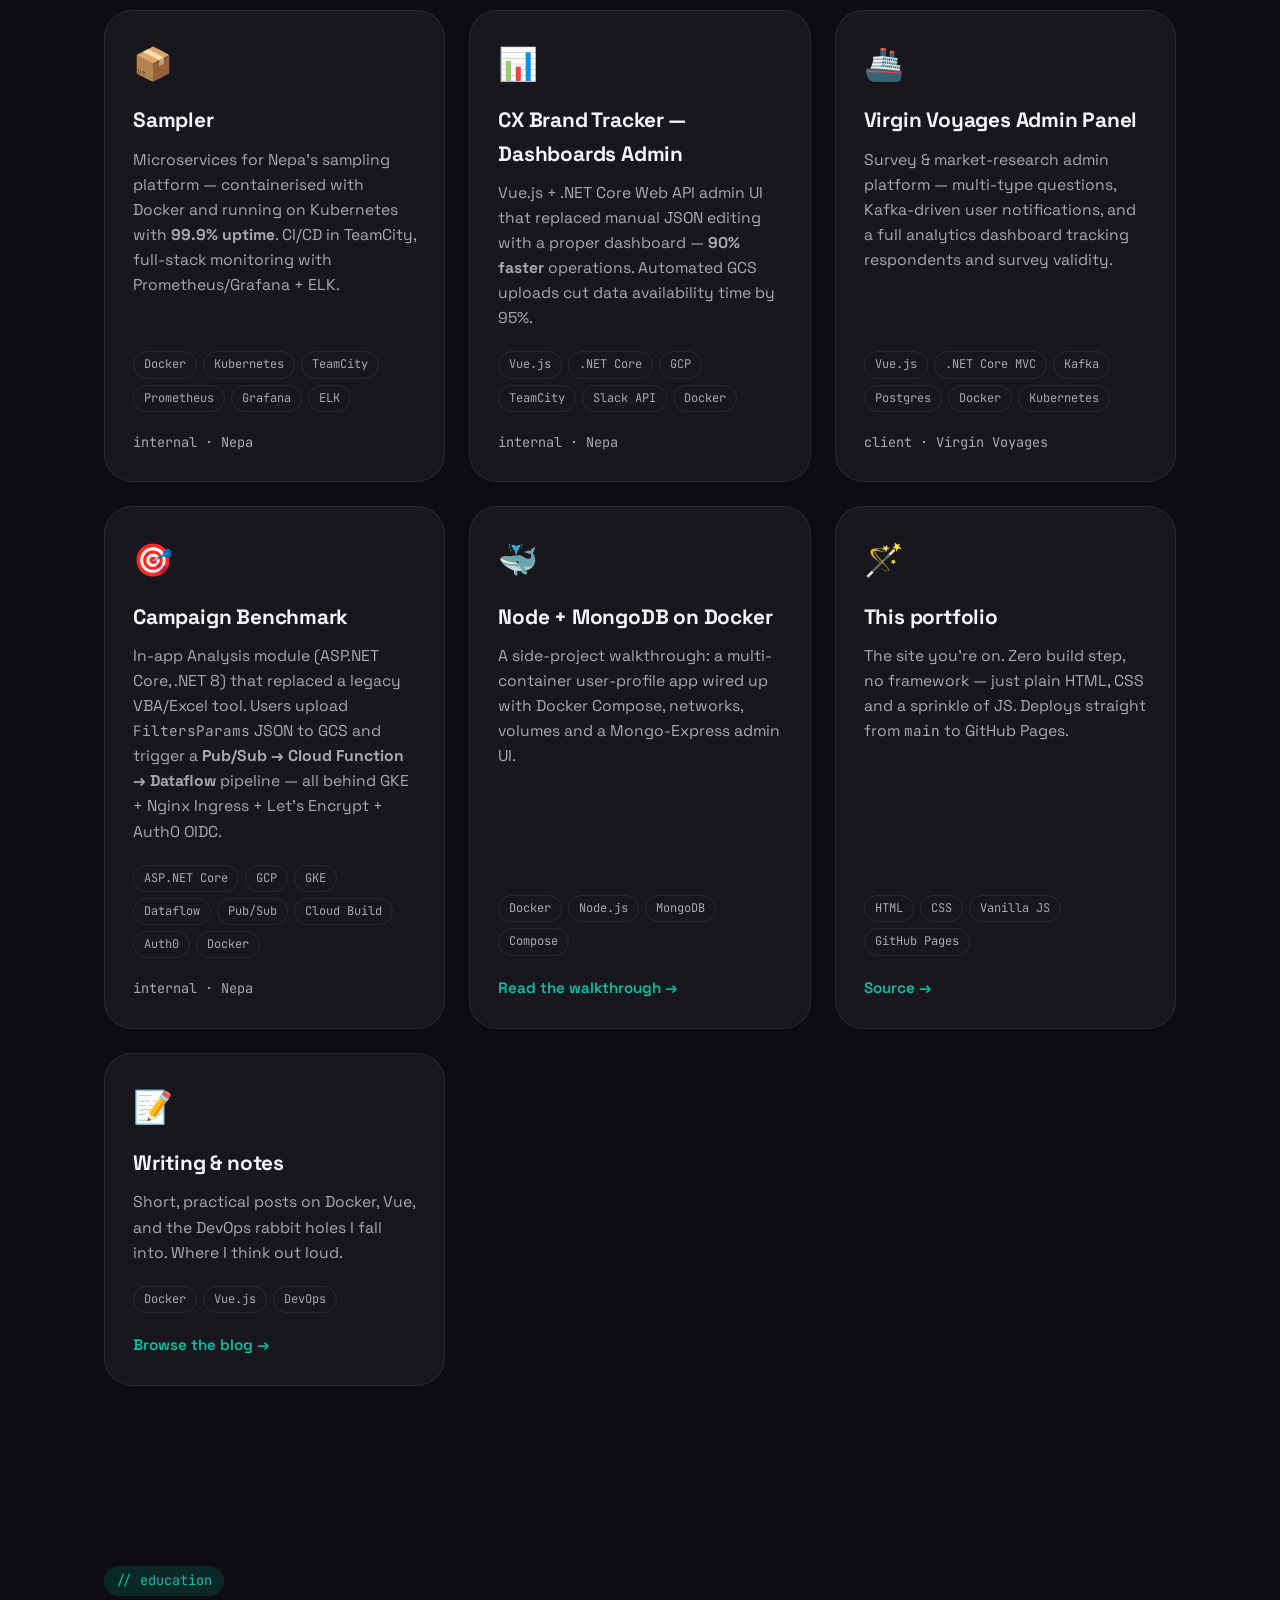
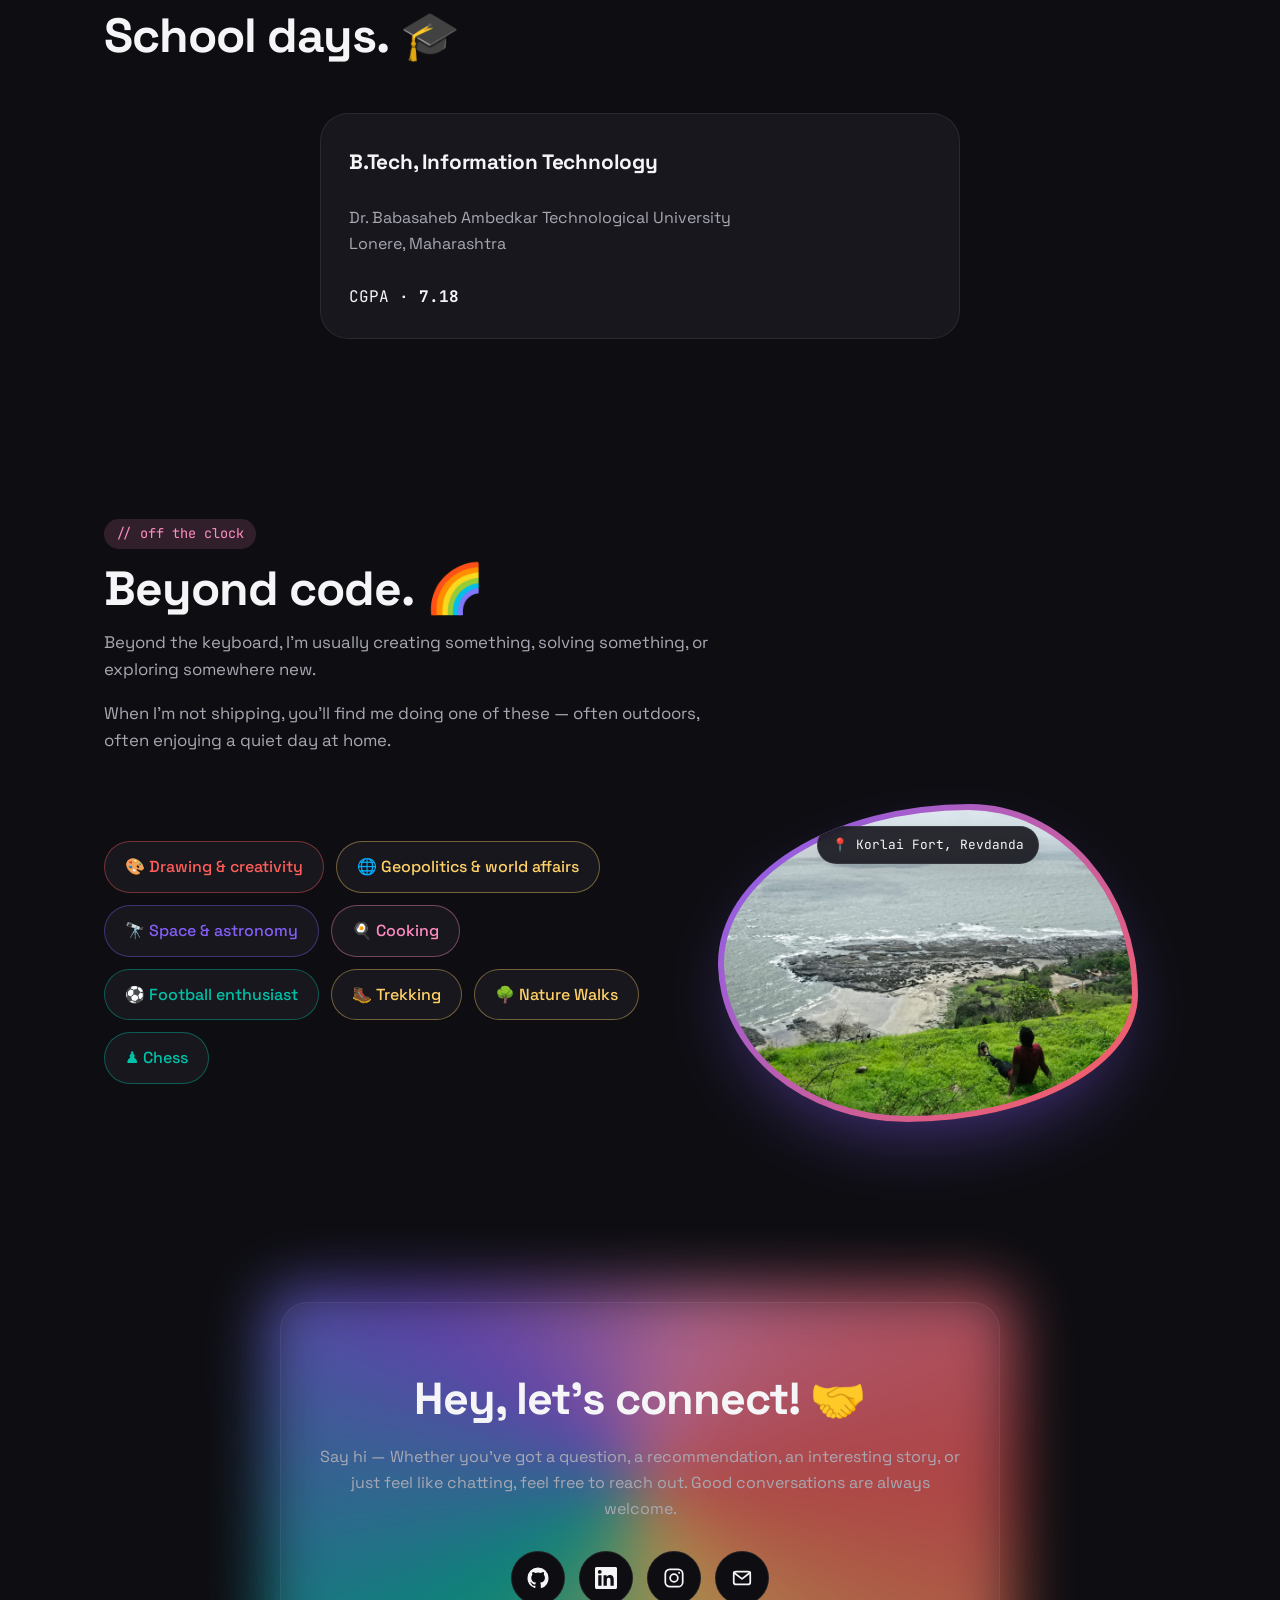
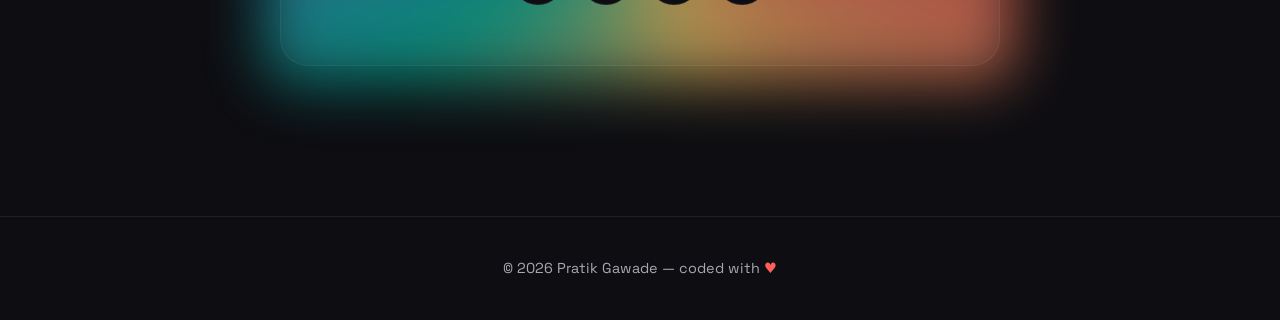
==== commit f46b5765: "new hobbies" ====
--- a/index.html
+++ b/index.html
@@ -396,12 +396,11 @@
 
     <div class="interests-grid">
       <div class="chips reveal">
-        <span class="chip c1">🎨 Drawing</span>
-        <span class="chip c2">✈️ Travelling</span>
-        <span class="chip c2">🌐 Geopolitics</span>
-        <span class="chip c4">🔭 Astronomy</span>
+        <span class="chip c1">🎨 Drawing & creativity</span>
+        <span class="chip c2">🌐 Geopolitics & world affairs</span>
+        <span class="chip c4">🔭 Space & astronomy</span>
         <span class="chip c5">🍳 Cooking</span>
-        <span class="chip c3">⚽ Football</span>
+        <span class="chip c3">⚽ Football enthusiast</span>
         <span class="chip c2">🥾 Trekking</span>
         <span class="chip c2">🌳 Nature Walks</span>
         <span class="chip c3">♟️ Chess</span>
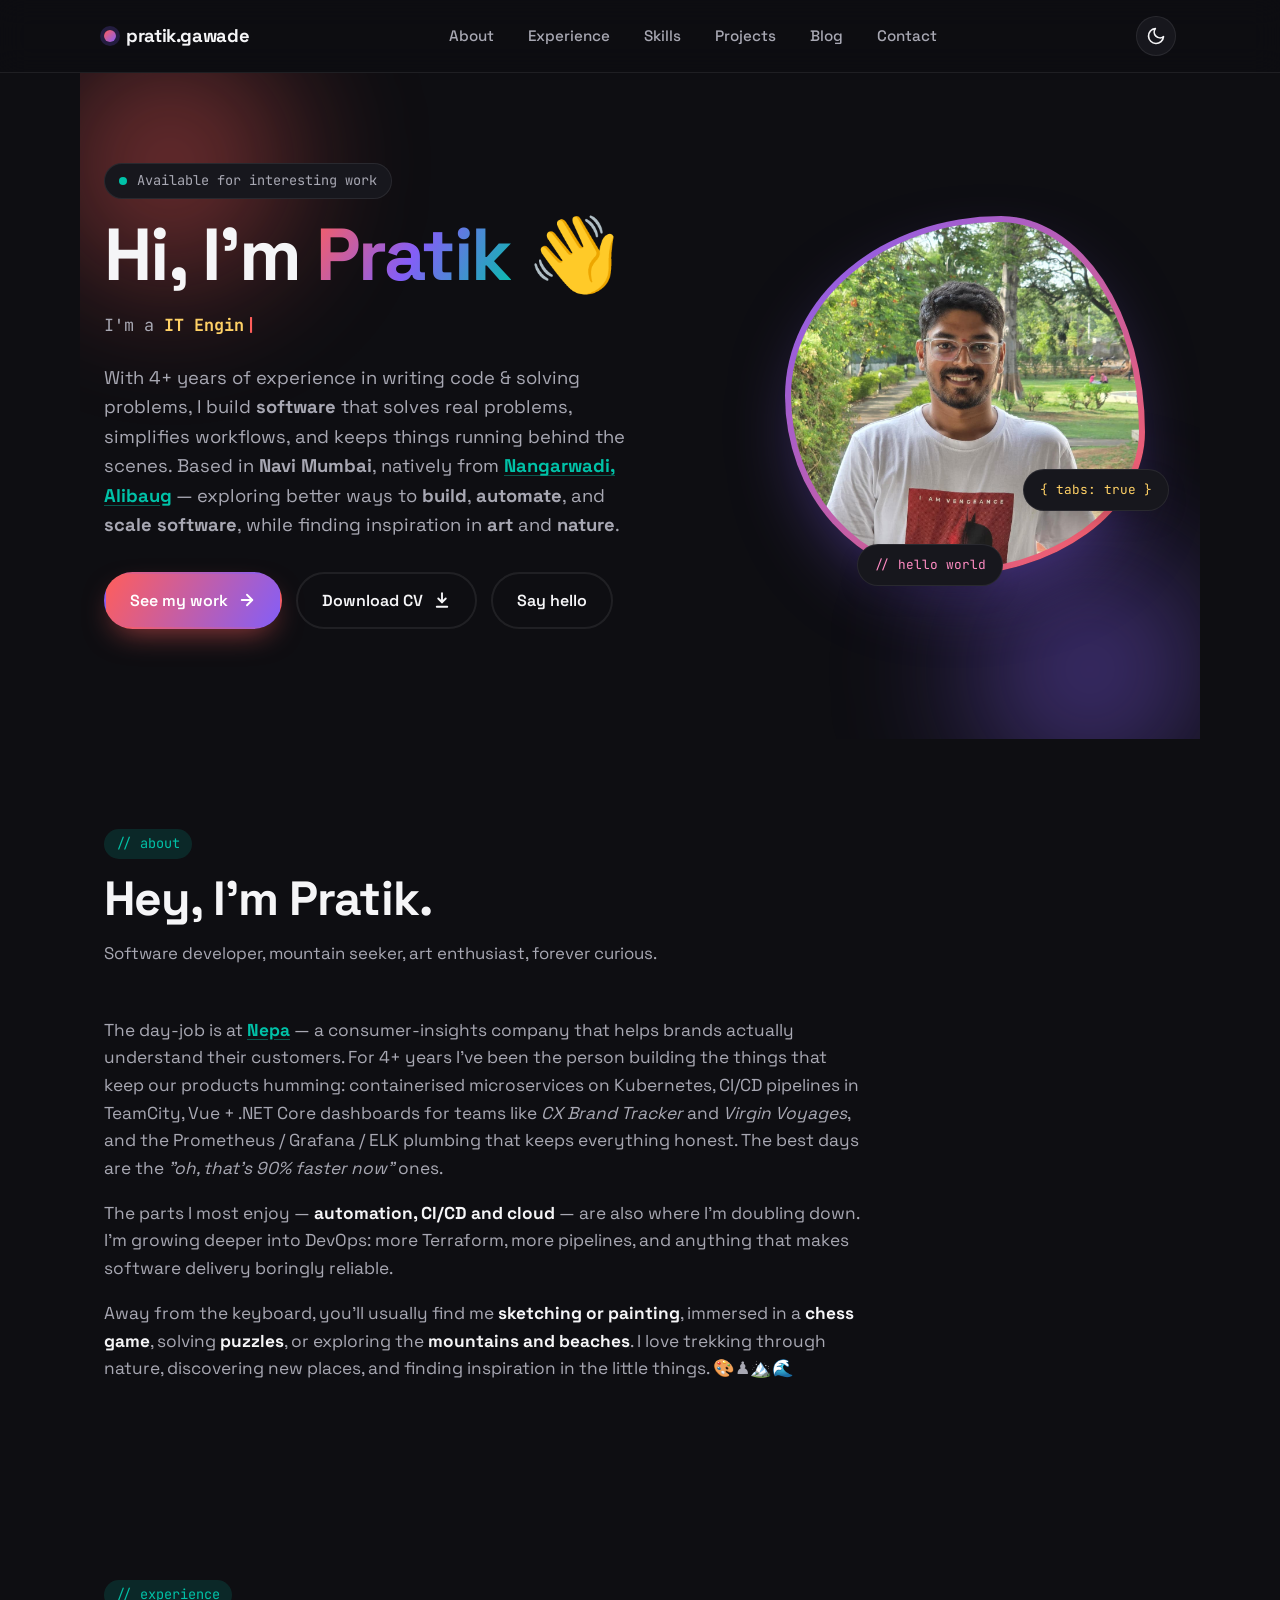
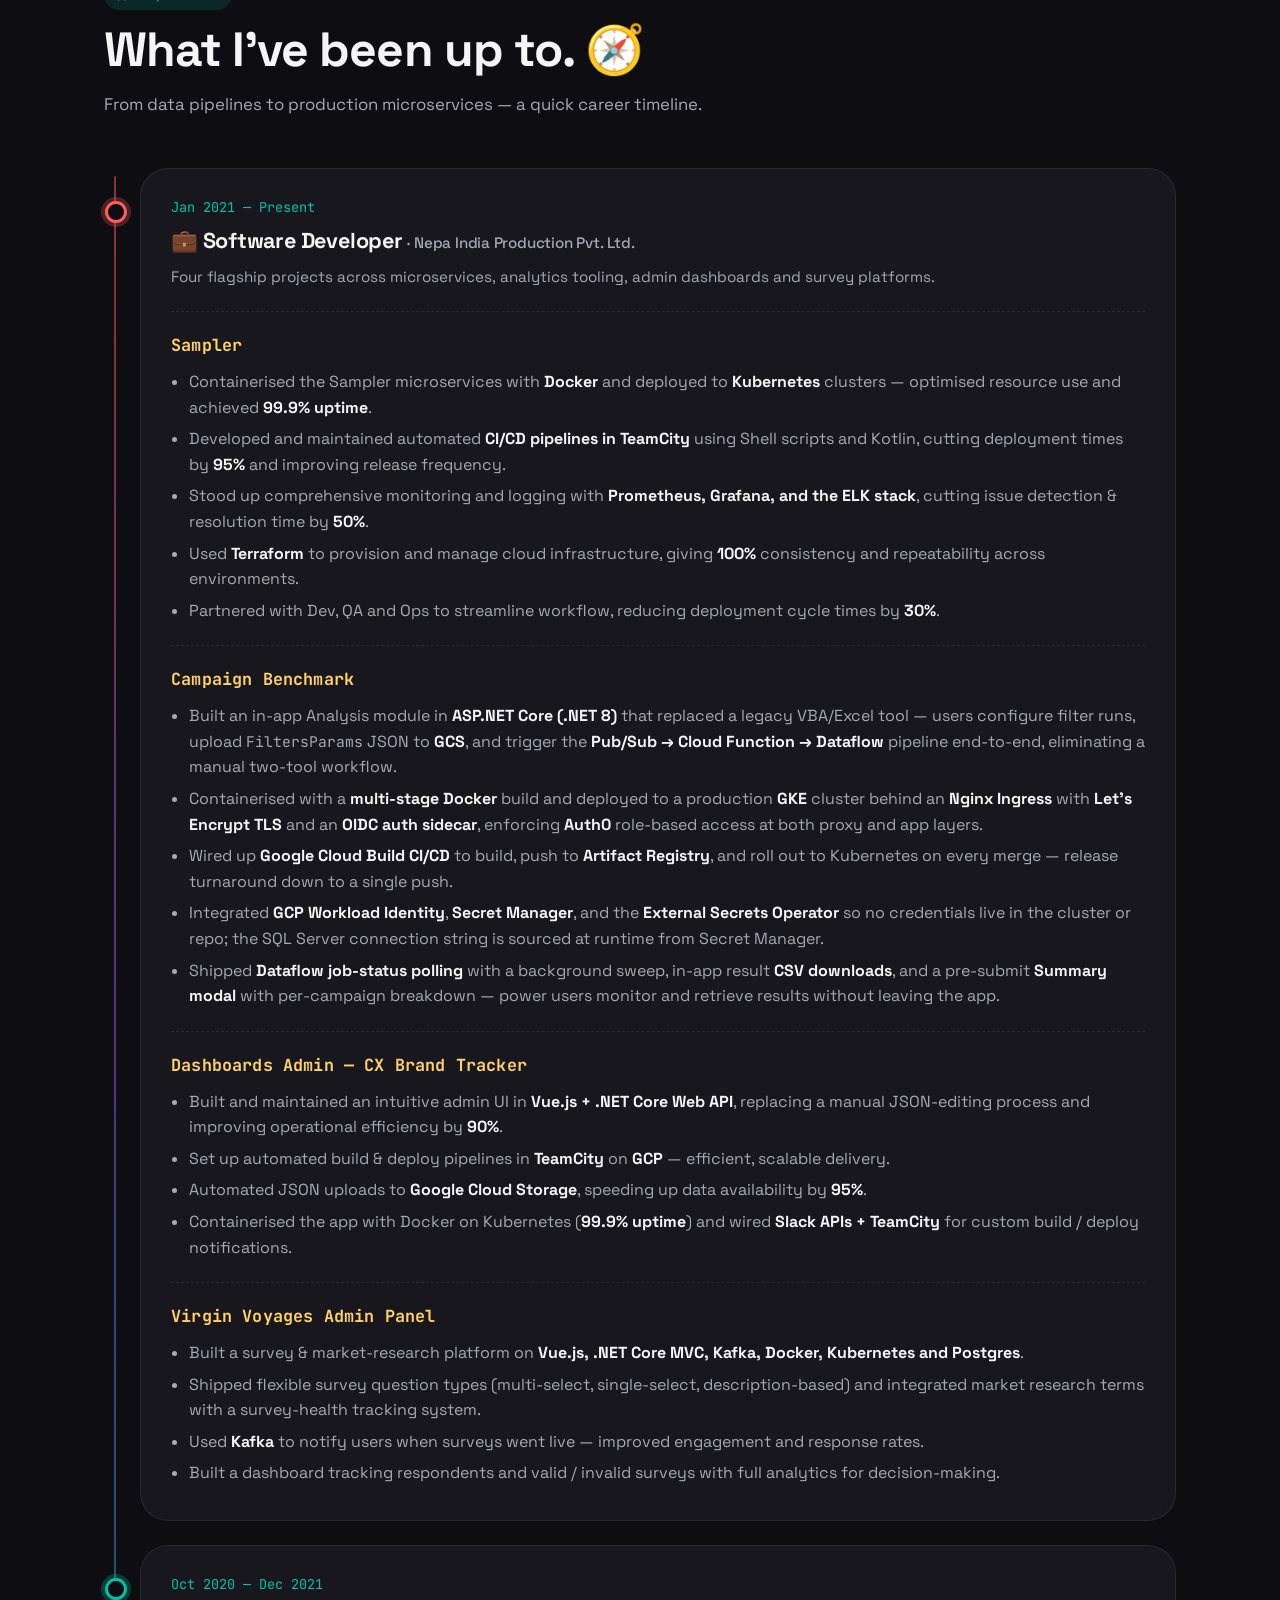
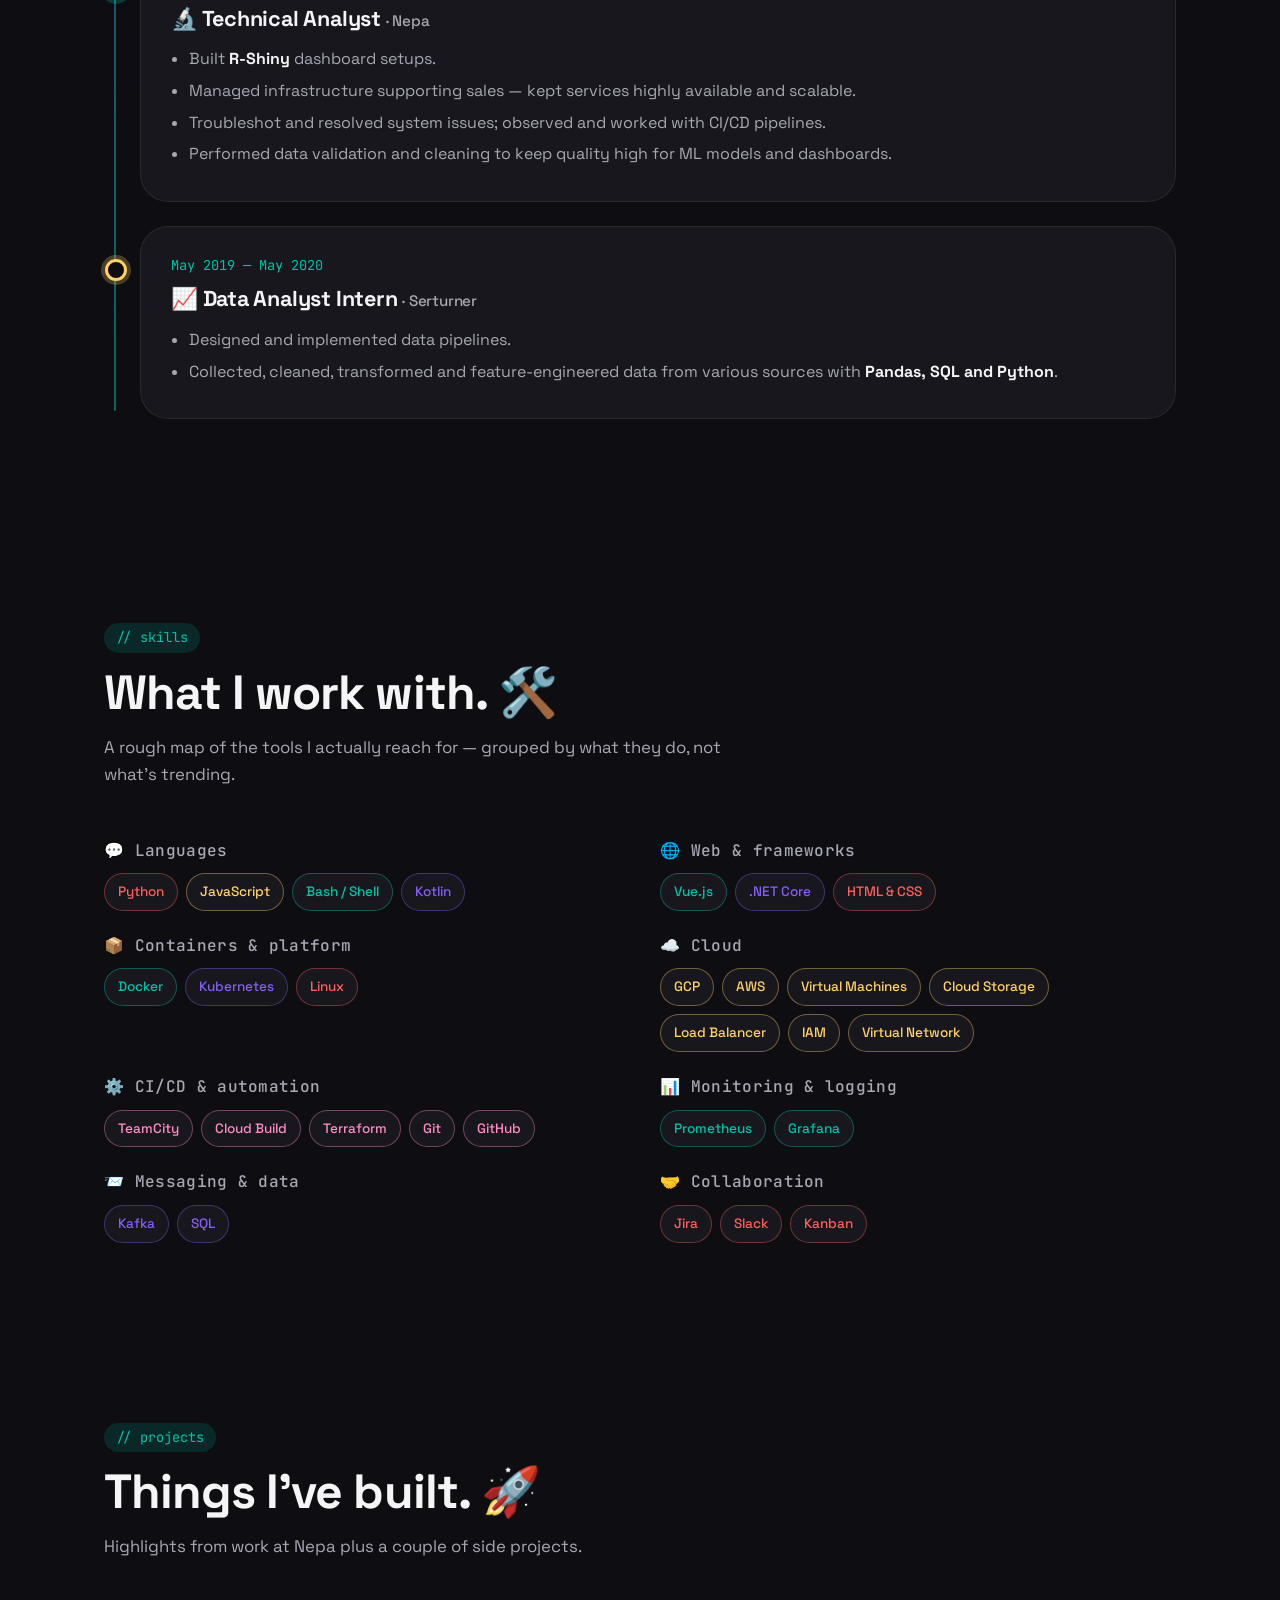
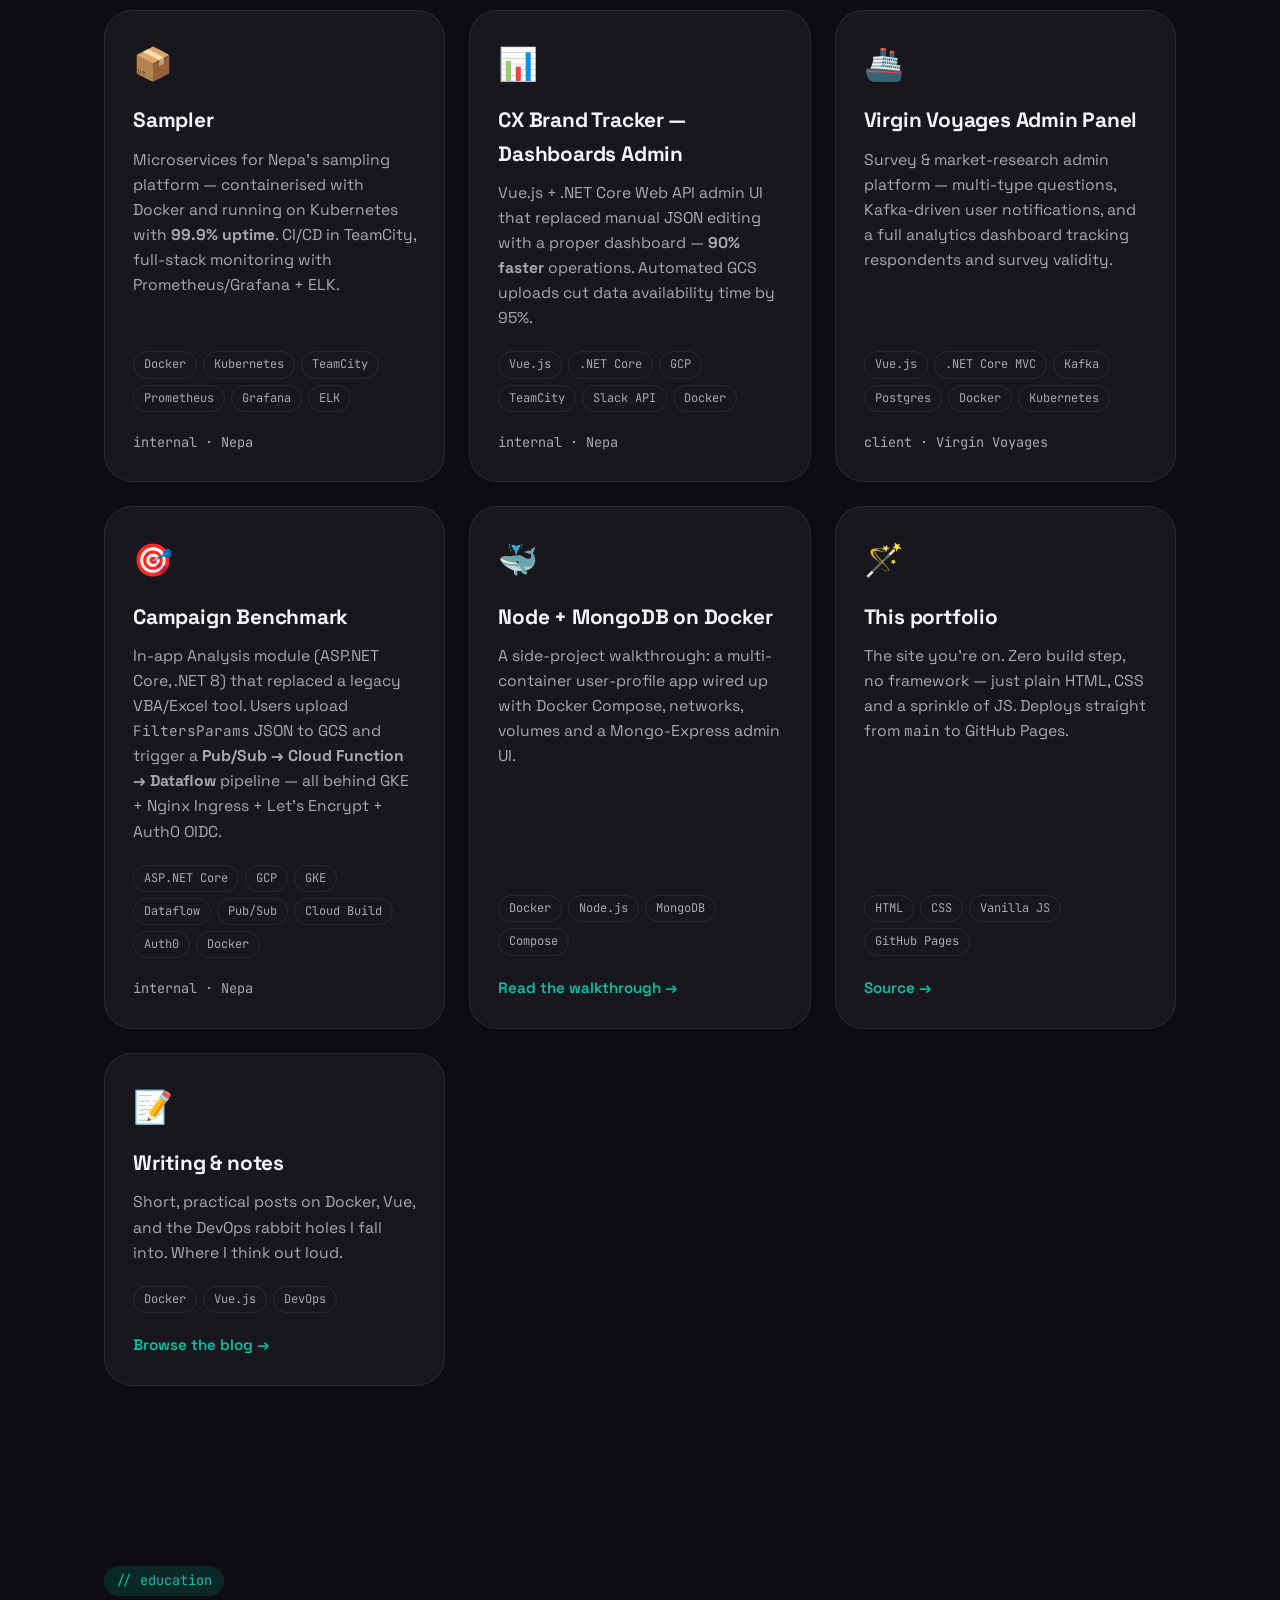
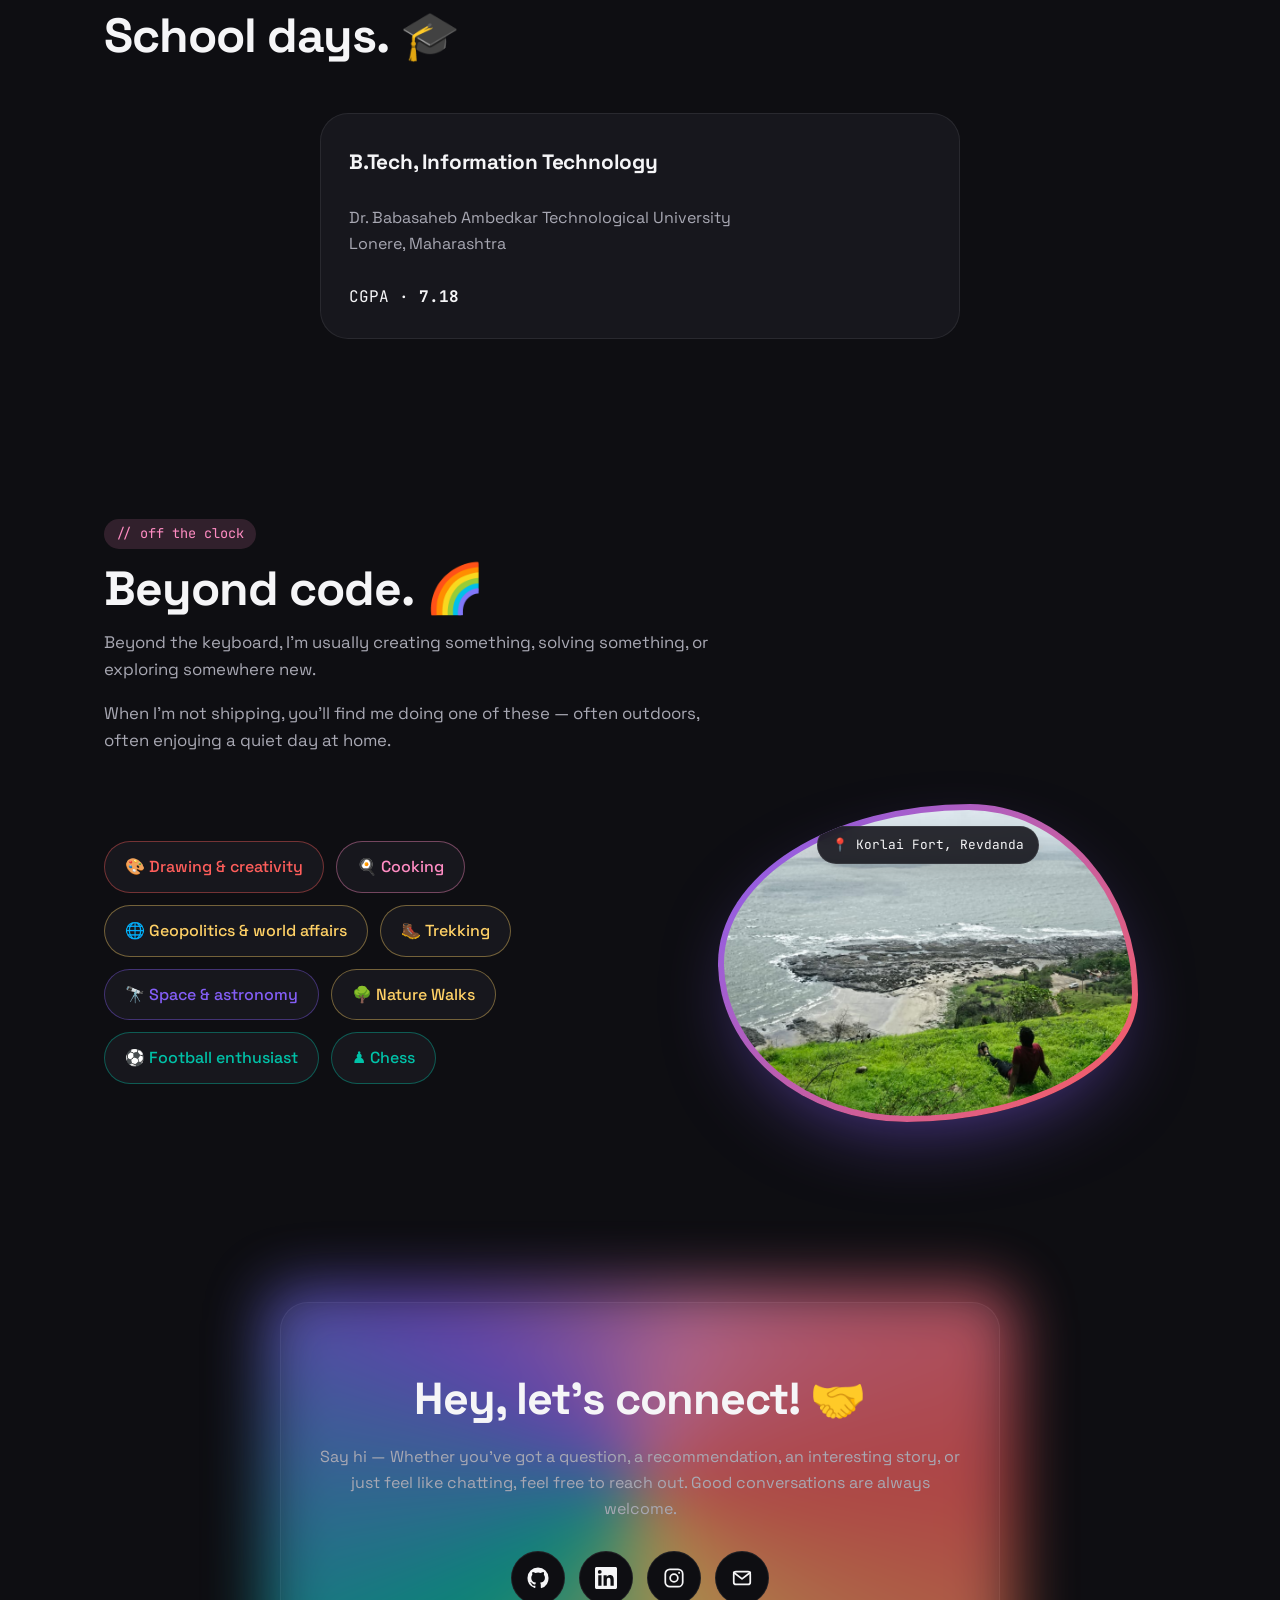
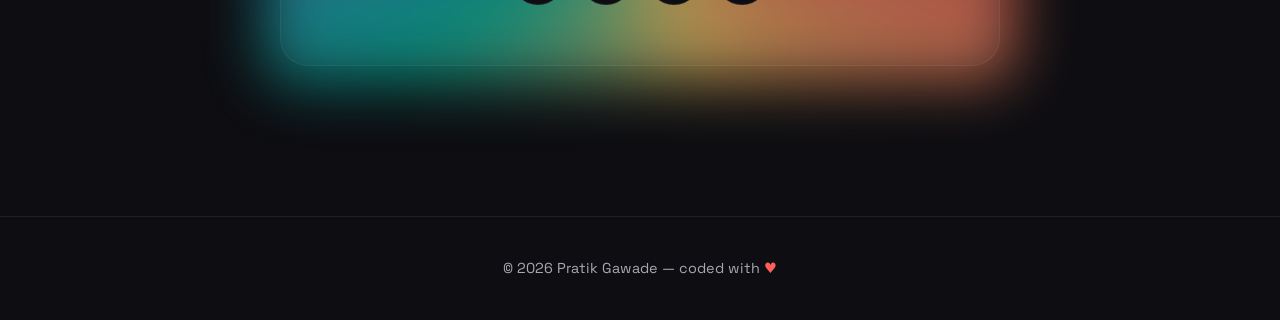
==== commit 8e01010e: "better intro" ====
--- a/index.html
+++ b/index.html
@@ -397,12 +397,12 @@
     <div class="interests-grid">
       <div class="chips reveal">
         <span class="chip c1">🎨 Drawing & creativity</span>
+        <span class="chip c5">🍳 Cooking</span>
         <span class="chip c2">🌐 Geopolitics & world affairs</span>
+        <span class="chip c2">🥾 Trekking</span>
         <span class="chip c4">🔭 Space & astronomy</span>
-        <span class="chip c5">🍳 Cooking</span>
+        <span class="chip c2">🌳 Nature Walks</span>
         <span class="chip c3">⚽ Football enthusiast</span>
-        <span class="chip c2">🥾 Trekking</span>
-        <span class="chip c2">🌳 Nature Walks</span>
         <span class="chip c3">♟️ Chess</span>
       </div>
       <figure class="photo-card reveal">
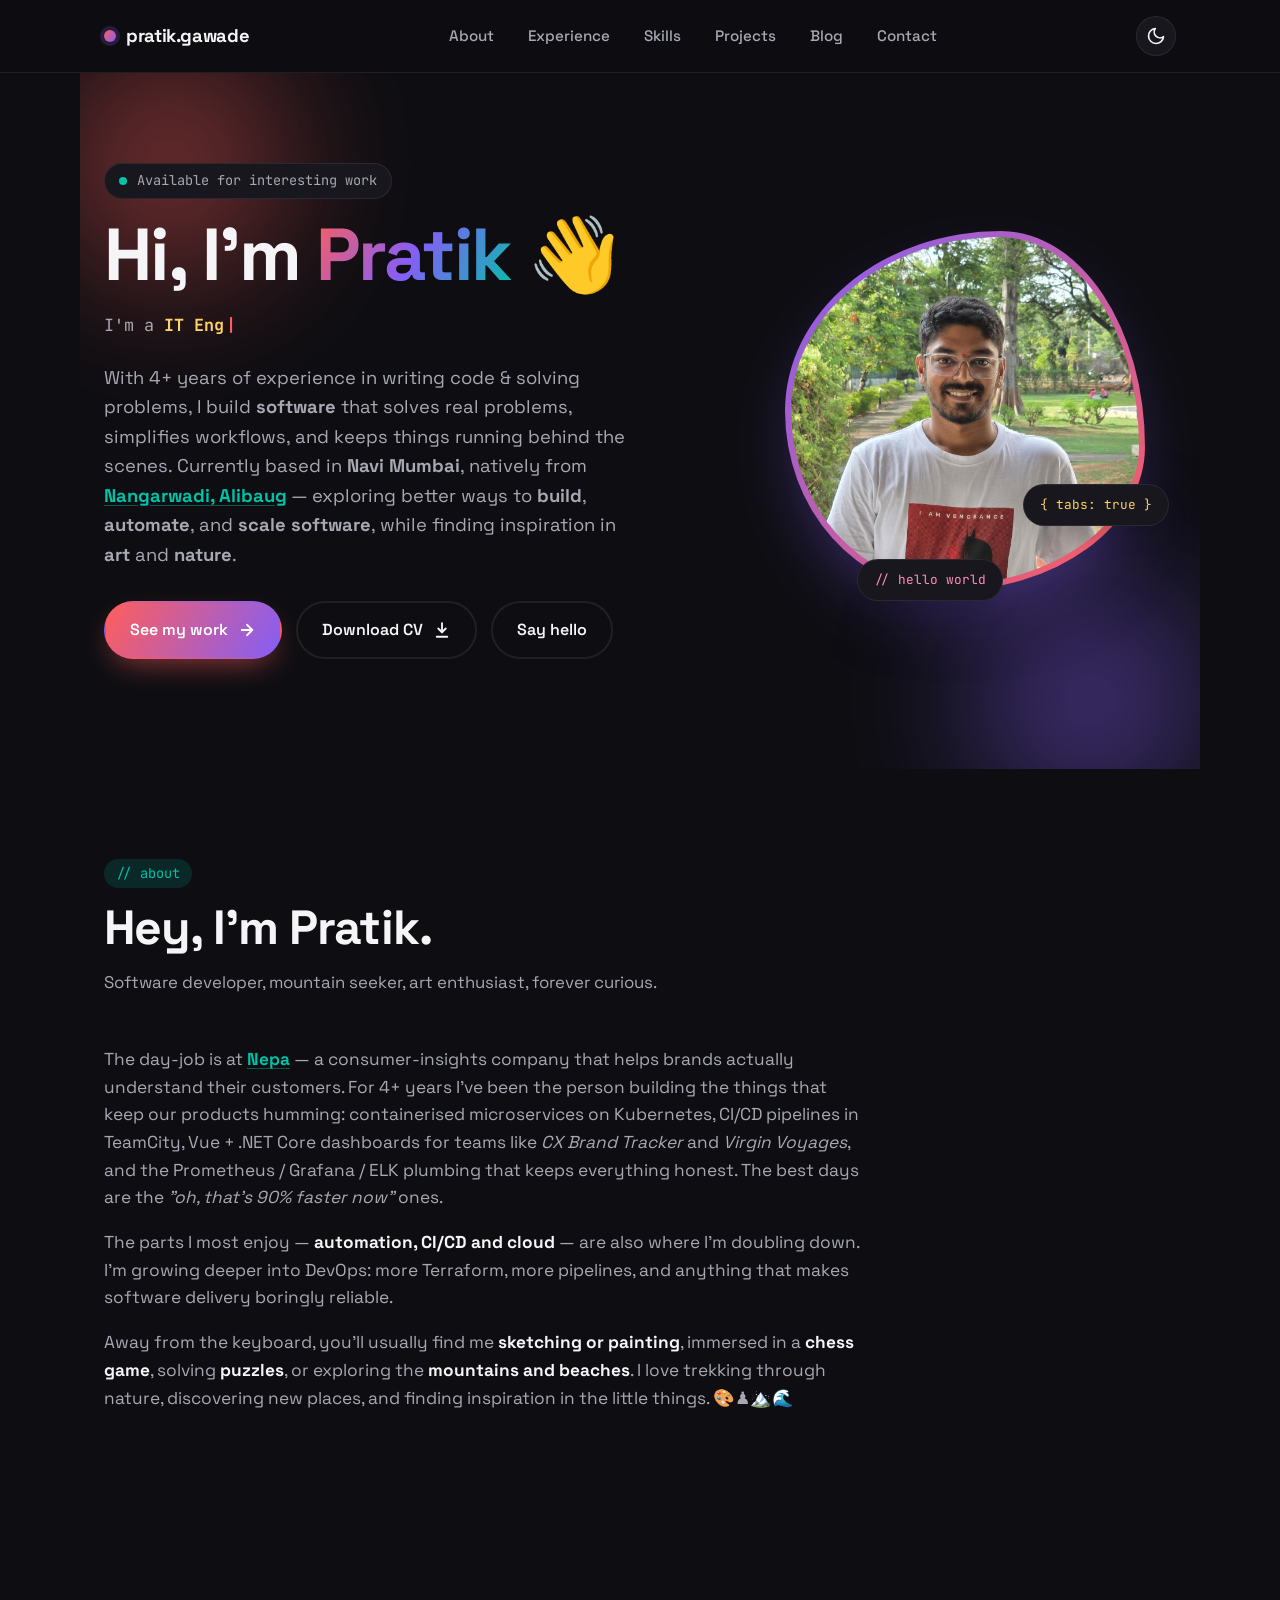
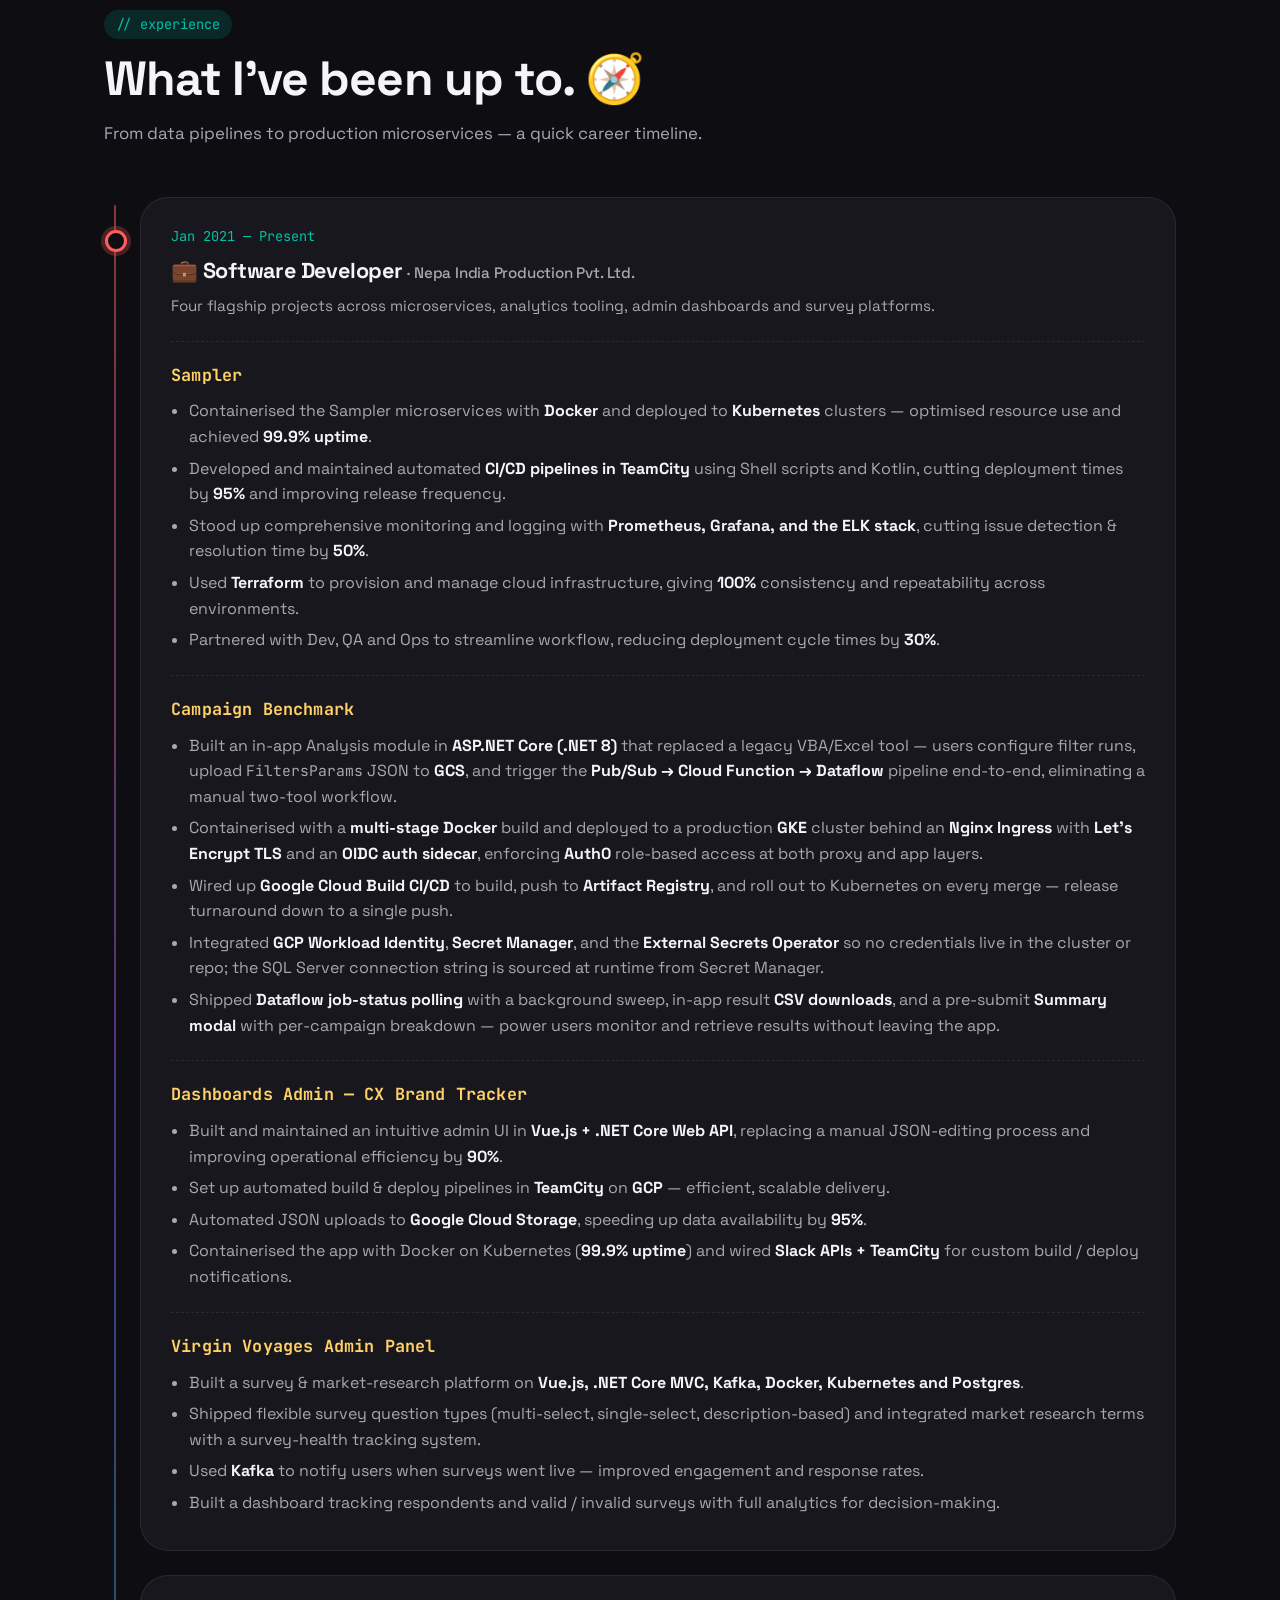
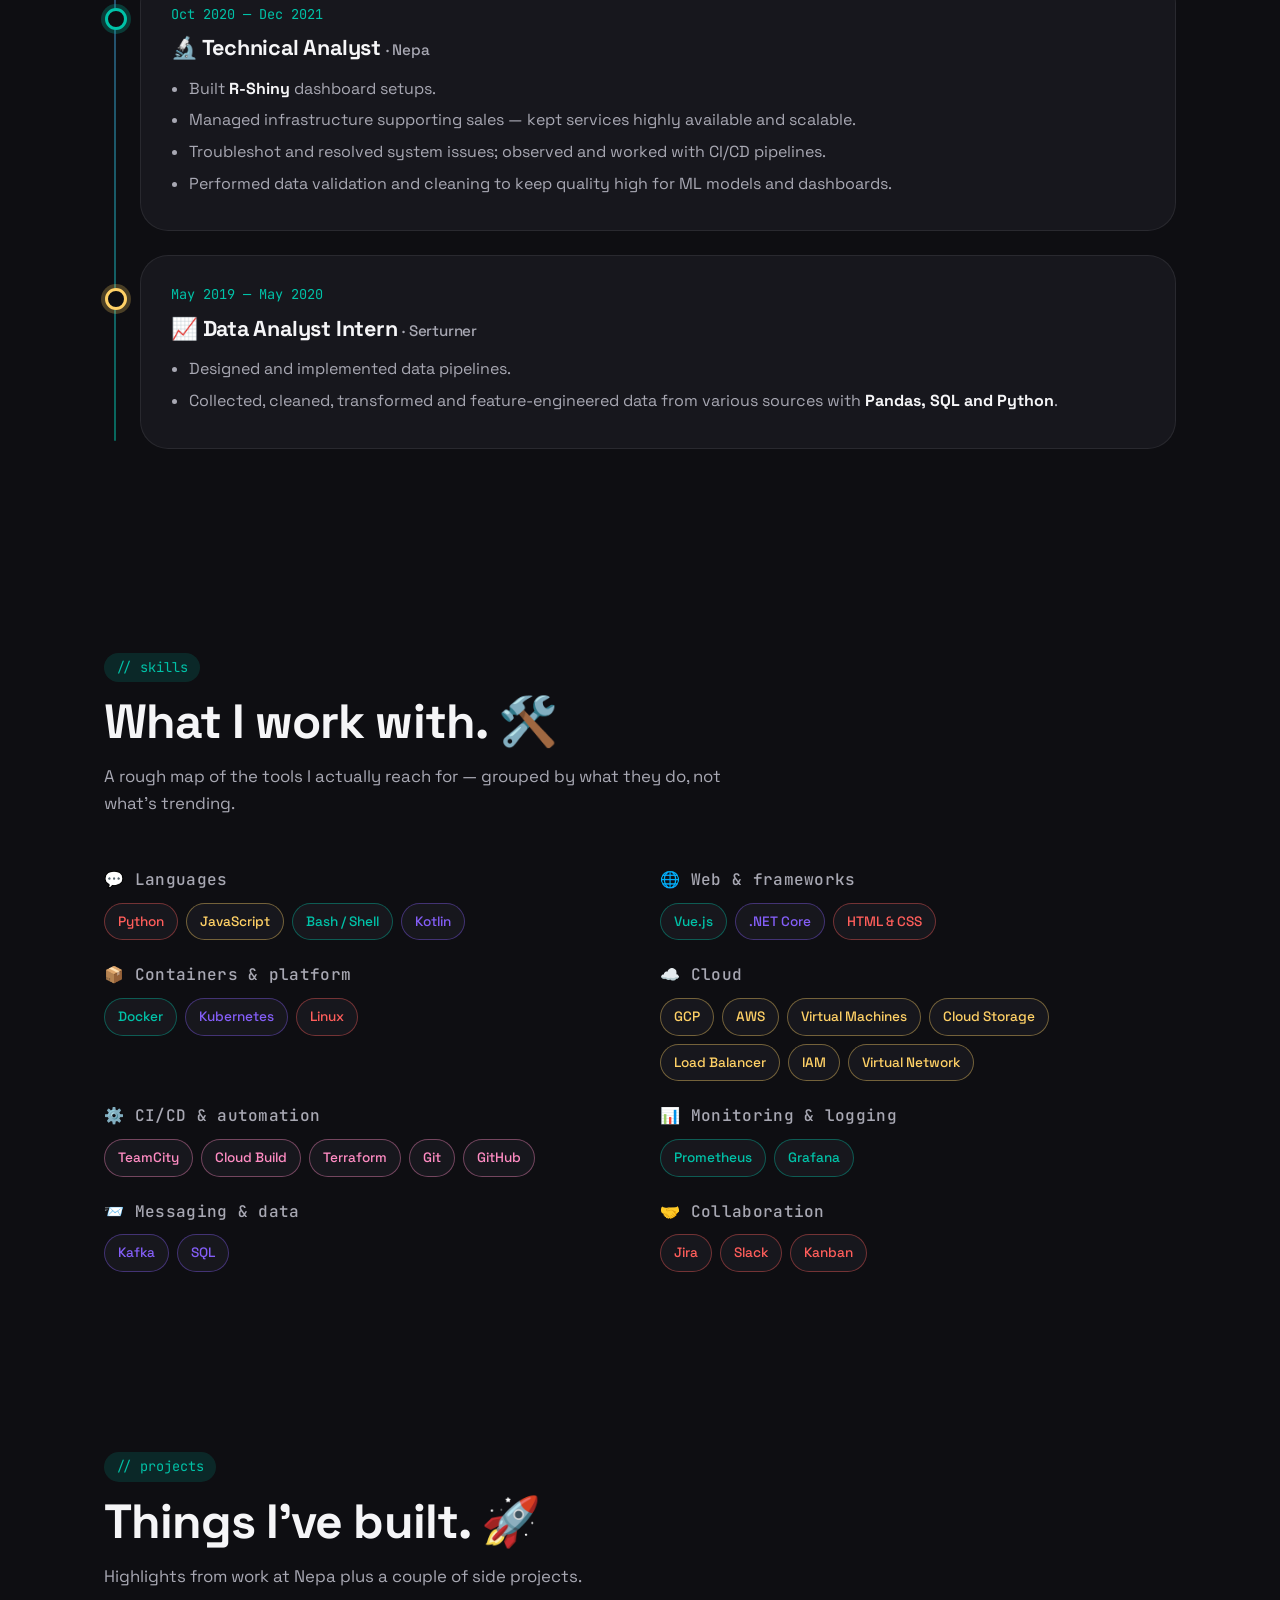
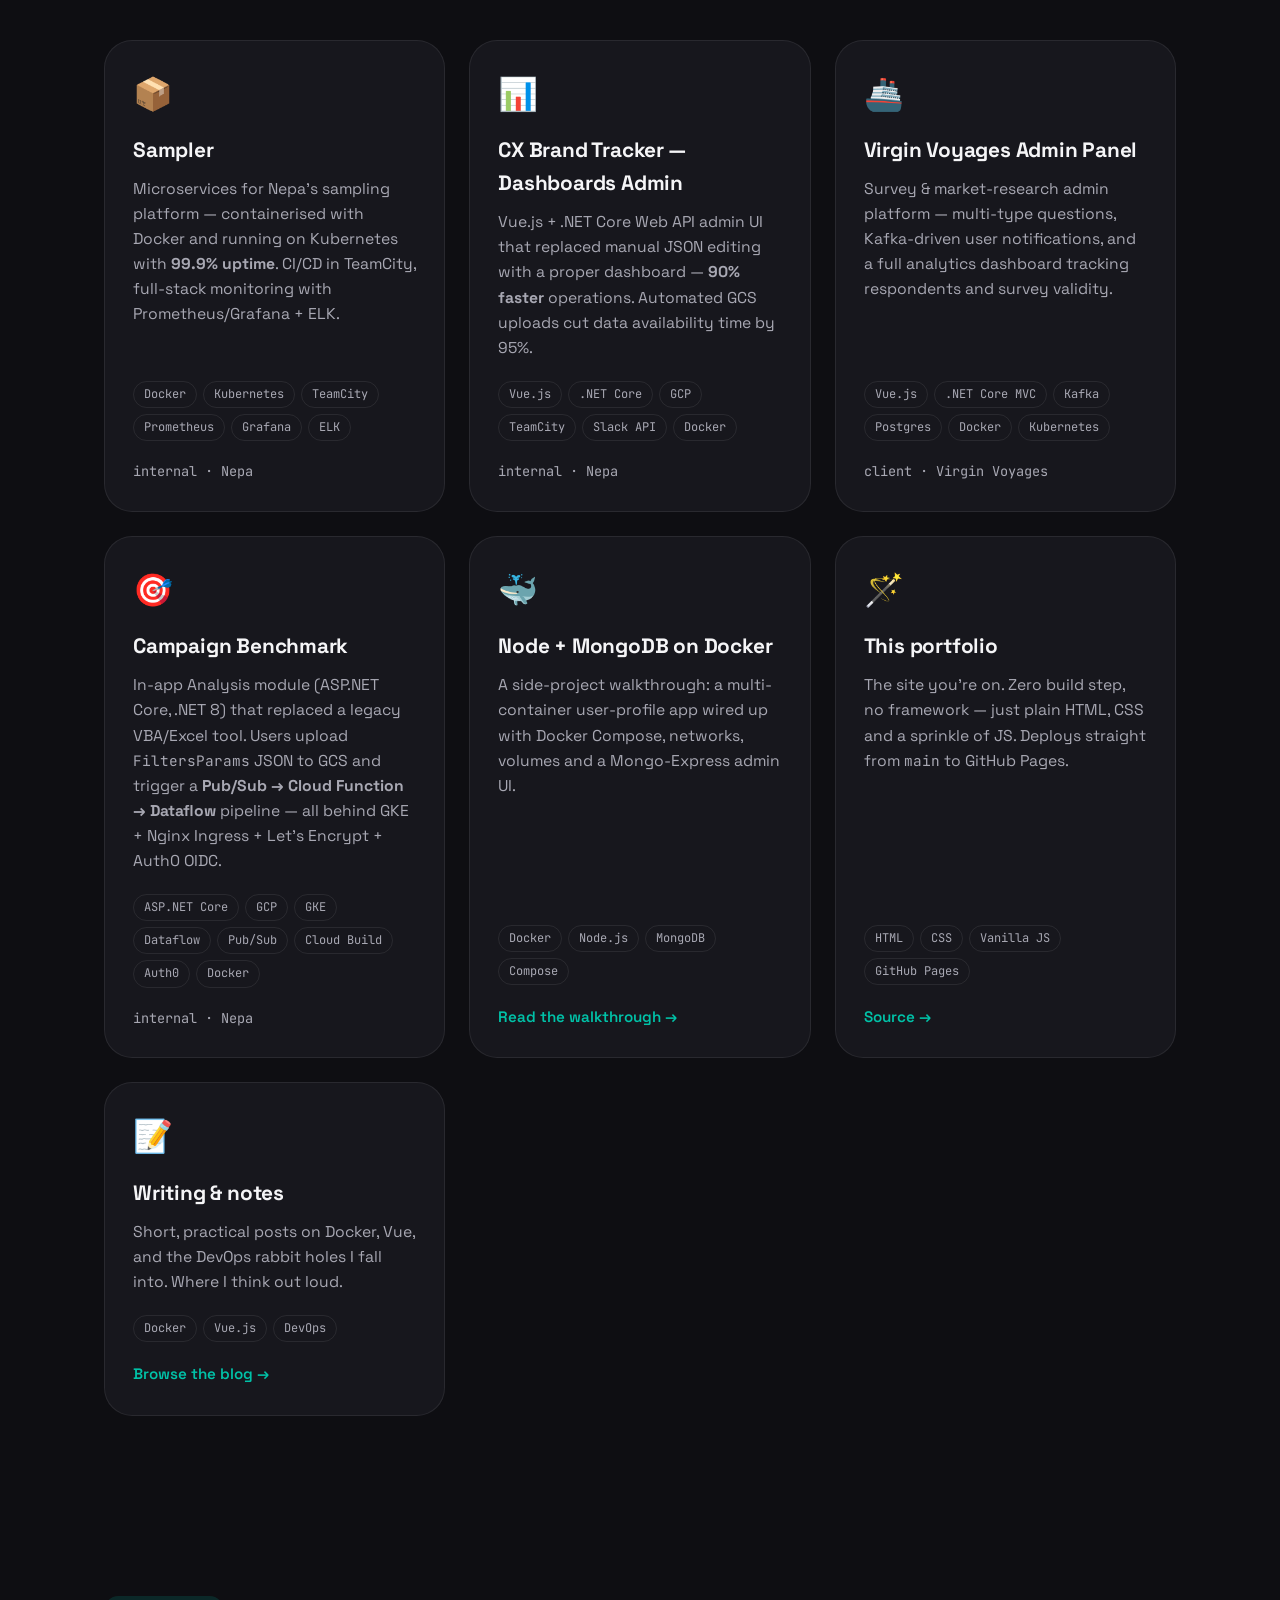
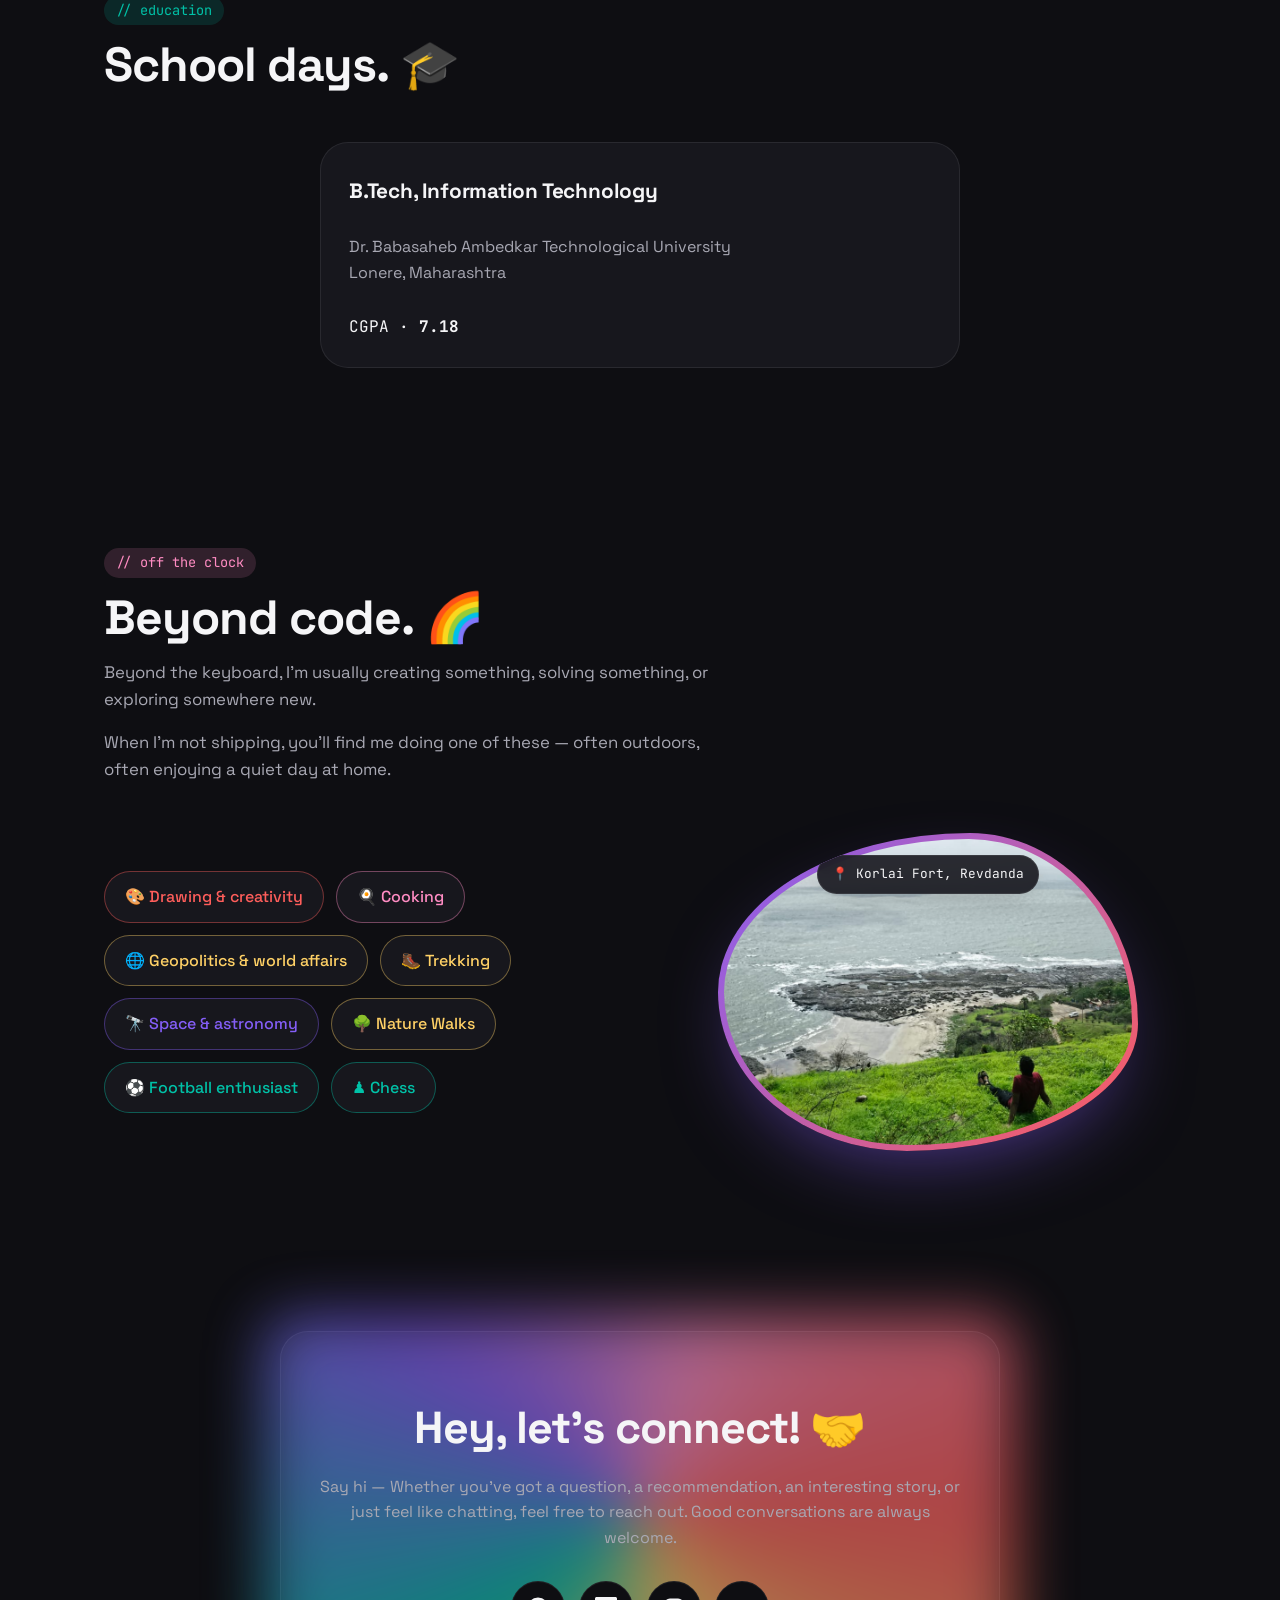
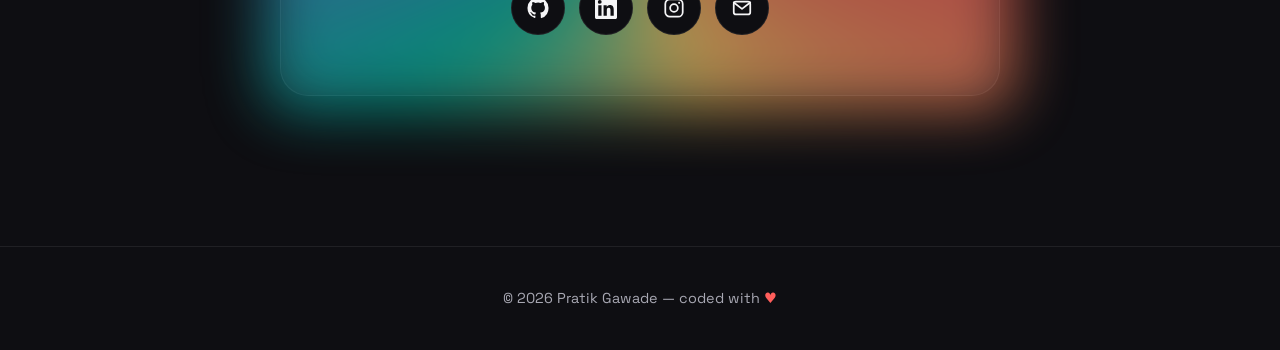
==== commit 812bf292: "correction" ====
--- a/index.html
+++ b/index.html
@@ -56,7 +56,7 @@
         I'm a <span class="rotator" data-words='["IT Engineer 💻","Software Developer 🚀","Weekend trekker 🥾","Chess Enthusiast ♟️","Sketchbook hoarder 🎨","Beach Wanderer 🌊","Spiritual Seeker 🪷","Curious human 🧠"]'></span>
       </div>
       <p class="lead">
-        With 4+ years of experience in writing code & solving problems, I build <strong>software</strong> that solves real problems, simplifies workflows, and keeps things running behind the scenes. Based in <strong>Navi Mumbai</strong>,
+        With 4+ years of experience in writing code & solving problems, I build <strong>software</strong> that solves real problems, simplifies workflows, and keeps things running behind the scenes. Currently based in <strong>Navi Mumbai</strong>,
         natively from <a href="https://maps.app.goo.gl/fRizwU5aHfL9w2fJ7" target="_blank" rel="noopener"><strong>Nangarwadi, Alibaug</strong></a>
         — exploring better ways to <strong>build</strong>, <strong>automate</strong>, and <strong>scale software</strong>, while finding inspiration in <strong>art</strong> and <strong>nature</strong>.
       </p>
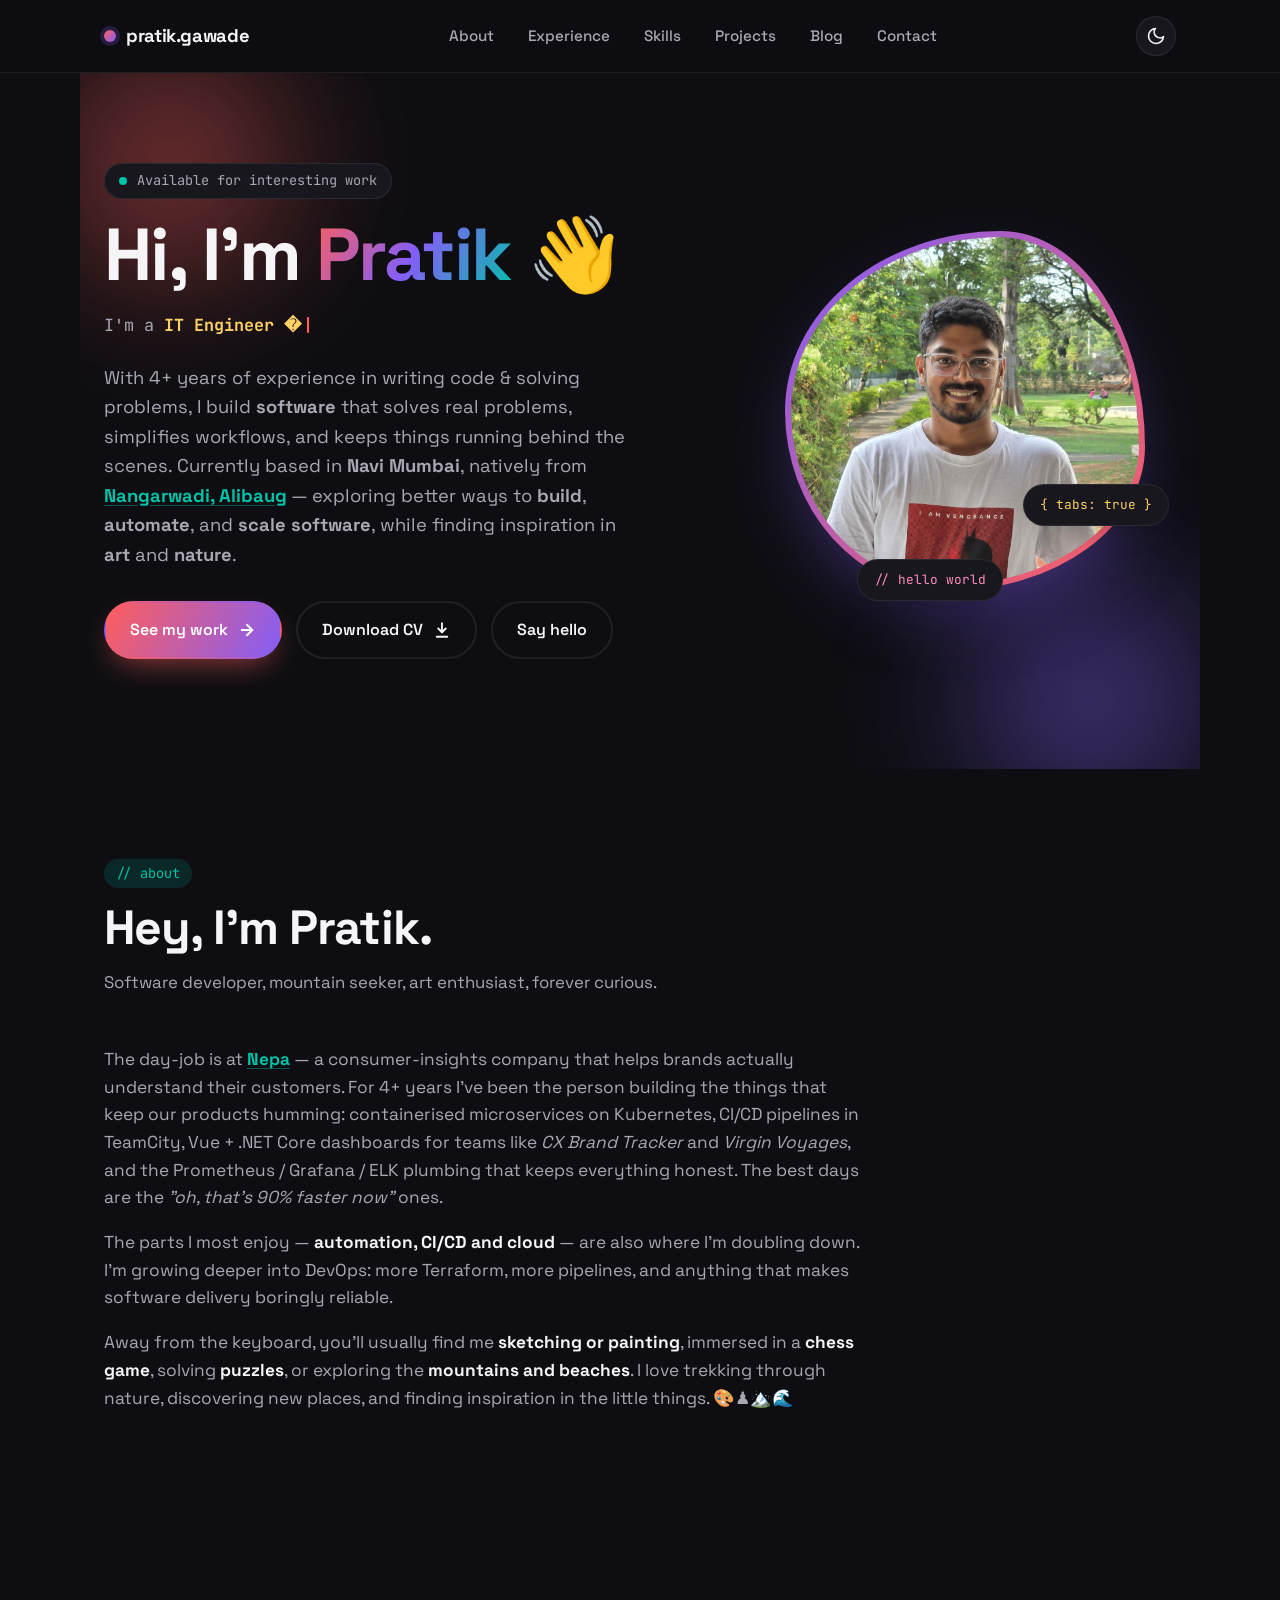
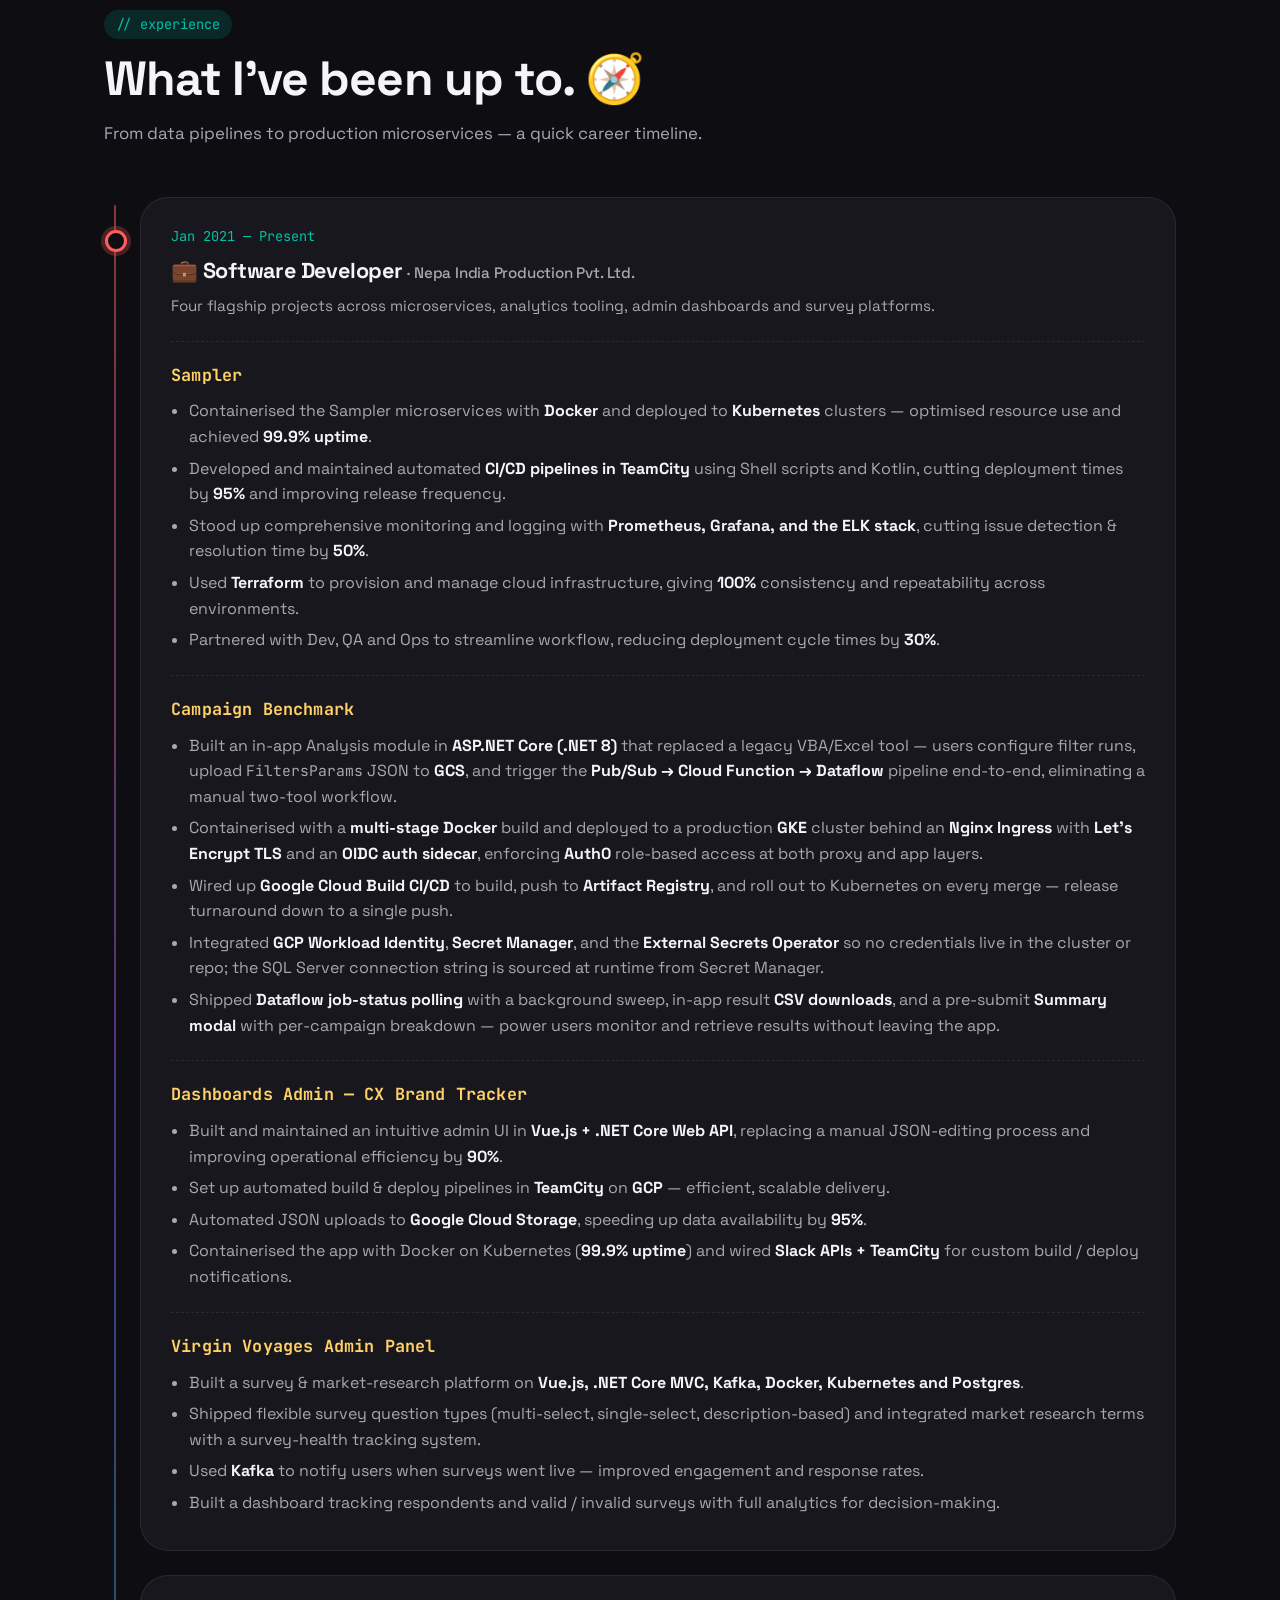
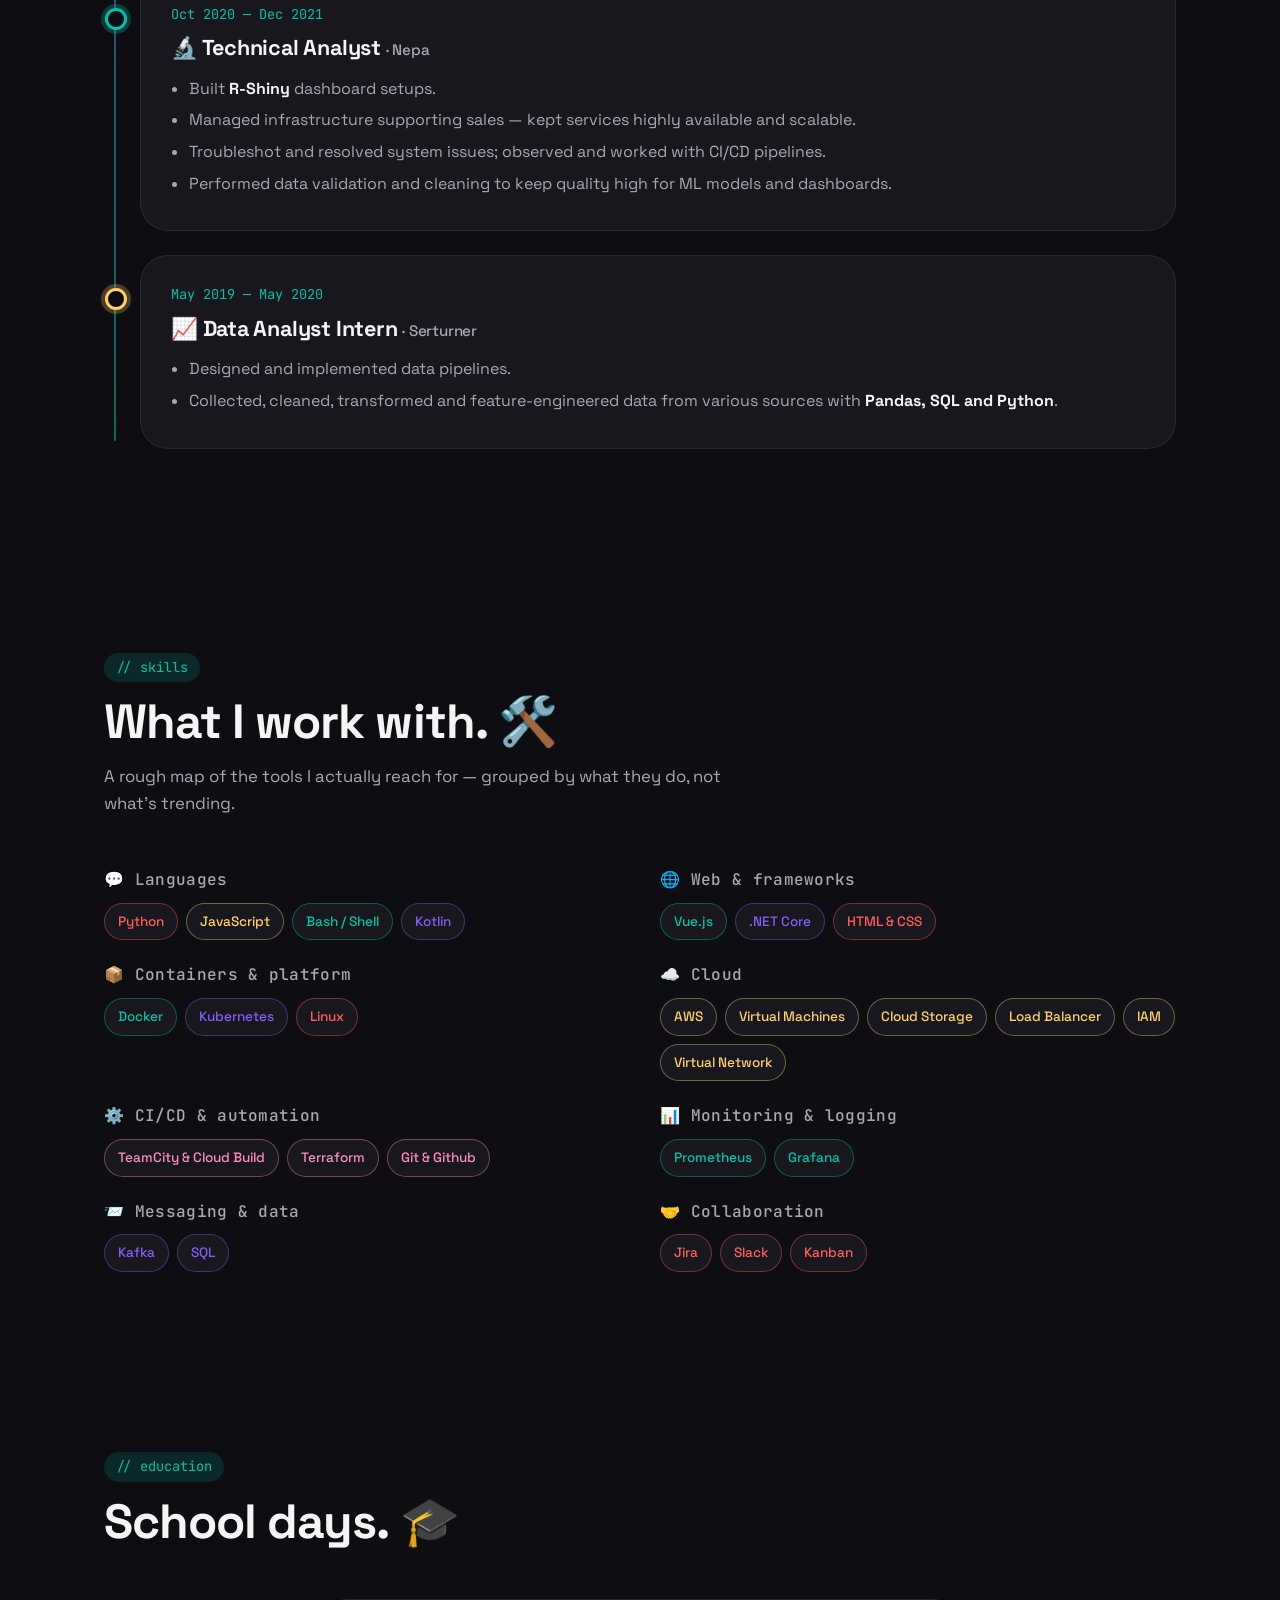
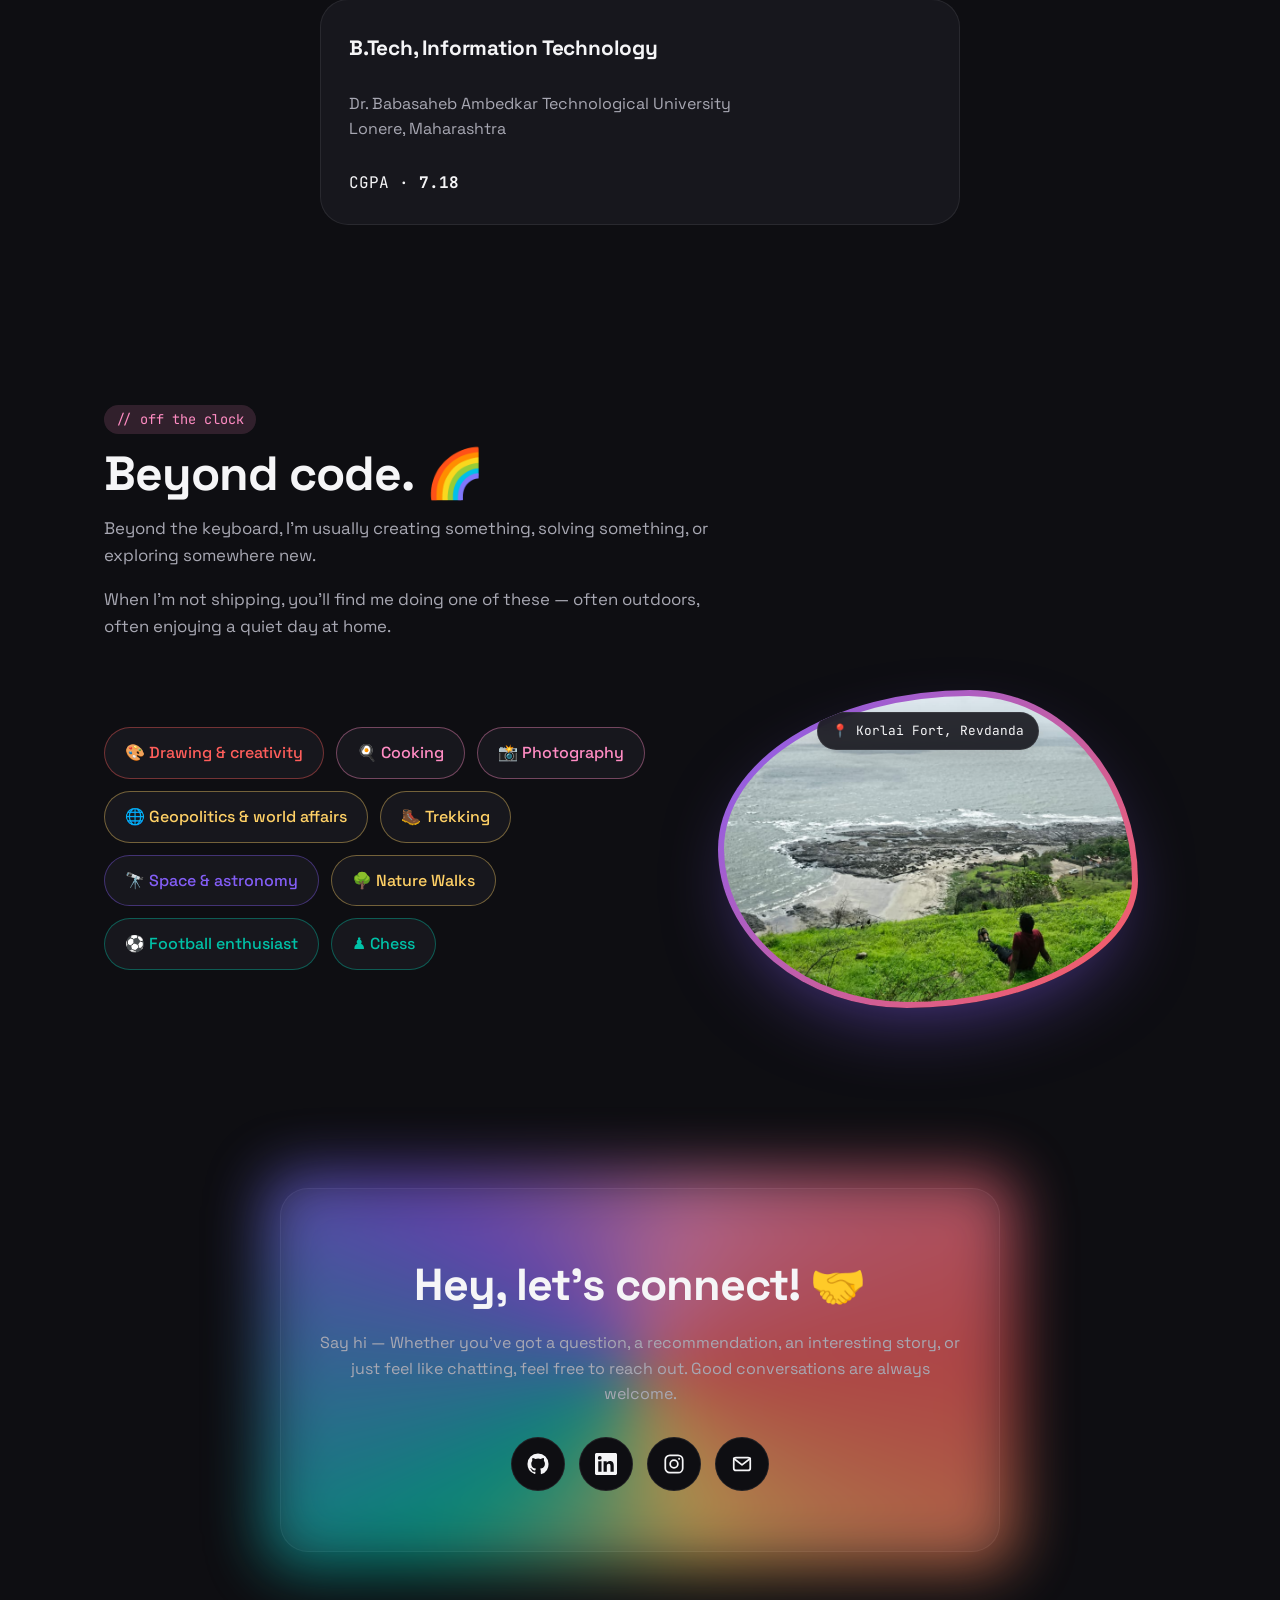
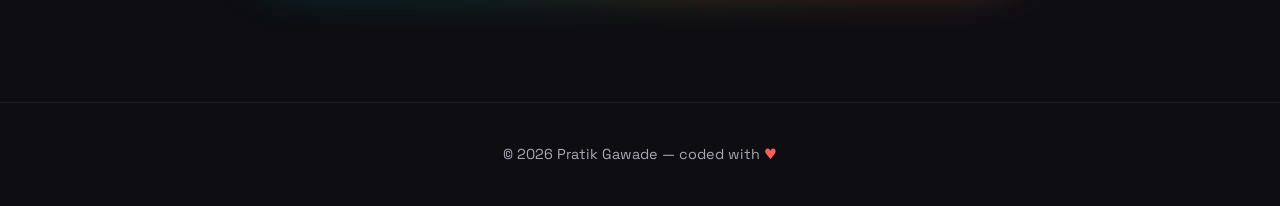
==== commit 74236ada: "moved projects section" ====
--- a/index.html
+++ b/index.html
@@ -28,7 +28,7 @@
         <a href="#about">About</a>
         <a href="#experience">Experience</a>
         <a href="#skills">Skills</a>
-        <a href="#projects">Projects</a>
+        <a href="projects/">Projects</a>
         <a href="blog/">Blog</a>
         <a href="#contact">Contact</a>
       </nav>
@@ -61,7 +61,7 @@
         — exploring better ways to <strong>build</strong>, <strong>automate</strong>, and <strong>scale software</strong>, while finding inspiration in <strong>art</strong> and <strong>nature</strong>.
       </p>
       <div class="cta-row">
-        <a class="btn btn-primary" href="#projects">See my work
+        <a class="btn btn-primary" href="projects/">See my work
           <svg width="18" height="18" viewBox="0 0 24 24" fill="none" stroke="currentColor" stroke-width="2.5" stroke-linecap="round" stroke-linejoin="round"><line x1="5" y1="12" x2="19" y2="12"/><polyline points="12 5 19 12 12 19"/></svg>
         </a>
         <a class="btn btn-ghost" href="assets/resume.pdf" download="Pratik-Gawade-CV.pdf">
@@ -232,7 +232,6 @@
     <div class="skill-group reveal">
       <h3>☁️ Cloud</h3>
       <div class="chips">
-        <span class="chip c2">GCP</span>
         <span class="chip c2">AWS</span>
         <span class="chip c2">Virtual Machines</span>
         <span class="chip c2">Cloud Storage</span>
@@ -245,11 +244,9 @@
     <div class="skill-group reveal">
       <h3>⚙️ CI/CD &amp; automation</h3>
       <div class="chips">
-        <span class="chip c5">TeamCity</span>
-        <span class="chip c5">Cloud Build</span>
+        <span class="chip c5">TeamCity & Cloud Build</span>
         <span class="chip c5">Terraform</span>
-        <span class="chip c5">Git</span>
-        <span class="chip c5">GitHub</span>
+        <span class="chip c5">Git & Github</span>
       </div>
     </div>
 
@@ -277,100 +274,6 @@
         <span class="chip c1">Kanban</span>
       </div>
     </div>
-    </div>
-  </section>
-
-  <section id="projects">
-    <div class="section-head reveal">
-      <span class="section-tag">// projects</span>
-      <h2>Things I've built. 🚀</h2>
-      <p>Highlights from work at Nepa plus a couple of side projects.</p>
-    </div>
-
-    <div class="project-grid">
-      <article class="project-card reveal">
-        <div class="emoji">📦</div>
-        <h3>Sampler</h3>
-        <p>Microservices for Nepa's sampling platform — containerised with Docker and running on Kubernetes with <strong>99.9% uptime</strong>. CI/CD in TeamCity, full-stack monitoring with Prometheus/Grafana + ELK.</p>
-        <div class="tech">
-          <span>Docker</span><span>Kubernetes</span><span>TeamCity</span><span>Prometheus</span><span>Grafana</span><span>ELK</span>
-        </div>
-        <div class="links">
-          <span style="color:var(--fg-dim); font-family:var(--font-mono); font-size:0.85rem;">internal · Nepa</span>
-        </div>
-      </article>
-
-      <article class="project-card reveal">
-        <div class="emoji">📊</div>
-        <h3>CX Brand Tracker — Dashboards Admin</h3>
-        <p>Vue.js + .NET Core Web API admin UI that replaced manual JSON editing with a proper dashboard — <strong>90% faster</strong> operations. Automated GCS uploads cut data availability time by 95%.</p>
-        <div class="tech">
-          <span>Vue.js</span><span>.NET Core</span><span>GCP</span><span>TeamCity</span><span>Slack API</span><span>Docker</span>
-        </div>
-        <div class="links">
-          <span style="color:var(--fg-dim); font-family:var(--font-mono); font-size:0.85rem;">internal · Nepa</span>
-        </div>
-      </article>
-
-      <article class="project-card reveal">
-        <div class="emoji">🚢</div>
-        <h3>Virgin Voyages Admin Panel</h3>
-        <p>Survey &amp; market-research admin platform — multi-type questions, Kafka-driven user notifications, and a full analytics dashboard tracking respondents and survey validity.</p>
-        <div class="tech">
-          <span>Vue.js</span><span>.NET Core MVC</span><span>Kafka</span><span>Postgres</span><span>Docker</span><span>Kubernetes</span>
-        </div>
-        <div class="links">
-          <span style="color:var(--fg-dim); font-family:var(--font-mono); font-size:0.85rem;">client · Virgin Voyages</span>
-        </div>
-      </article>
-
-      <article class="project-card reveal">
-        <div class="emoji">🎯</div>
-        <h3>Campaign Benchmark</h3>
-        <p>In-app Analysis module (ASP.NET Core, .NET 8) that replaced a legacy VBA/Excel tool. Users upload <code>FiltersParams</code> JSON to GCS and trigger a <strong>Pub/Sub → Cloud Function → Dataflow</strong> pipeline — all behind GKE + Nginx Ingress + Let's Encrypt + Auth0 OIDC.</p>
-        <div class="tech">
-          <span>ASP.NET Core</span><span>GCP</span><span>GKE</span><span>Dataflow</span><span>Pub/Sub</span><span>Cloud Build</span><span>Auth0</span><span>Docker</span>
-        </div>
-        <div class="links">
-          <span style="color:var(--fg-dim); font-family:var(--font-mono); font-size:0.85rem;">internal · Nepa</span>
-        </div>
-      </article>
-
-      <article class="project-card reveal">
-        <div class="emoji">🐳</div>
-        <h3>Node + MongoDB on Docker</h3>
-        <p>A side-project walkthrough: a multi-container user-profile app wired up with Docker Compose, networks, volumes and a Mongo-Express admin UI.</p>
-        <div class="tech">
-          <span>Docker</span><span>Node.js</span><span>MongoDB</span><span>Compose</span>
-        </div>
-        <div class="links">
-          <a href="blog/post.html?slug=nodejs-mongodb-docker-demo">Read the walkthrough →</a>
-        </div>
-      </article>
-
-      <article class="project-card reveal">
-        <div class="emoji">🪄</div>
-        <h3>This portfolio</h3>
-        <p>The site you're on. Zero build step, no framework — just plain HTML, CSS and a sprinkle of JS. Deploys straight from <code>main</code> to GitHub Pages.</p>
-        <div class="tech">
-          <span>HTML</span><span>CSS</span><span>Vanilla JS</span><span>GitHub Pages</span>
-        </div>
-        <div class="links">
-          <a href="https://github.com/PratikGawade/Pratikgawade.github.io" target="_blank" rel="noopener">Source →</a>
-        </div>
-      </article>
-
-      <article class="project-card reveal">
-        <div class="emoji">📝</div>
-        <h3>Writing &amp; notes</h3>
-        <p>Short, practical posts on Docker, Vue, and the DevOps rabbit holes I fall into. Where I think out loud.</p>
-        <div class="tech">
-          <span>Docker</span><span>Vue.js</span><span>DevOps</span>
-        </div>
-        <div class="links">
-          <a href="blog/">Browse the blog →</a>
-        </div>
-      </article>
     </div>
   </section>
 
@@ -398,6 +301,7 @@
       <div class="chips reveal">
         <span class="chip c1">🎨 Drawing & creativity</span>
         <span class="chip c5">🍳 Cooking</span>
+        <span class="chip c5">📸 Photography</span>
         <span class="chip c2">🌐 Geopolitics & world affairs</span>
         <span class="chip c2">🥾 Trekking</span>
         <span class="chip c4">🔭 Space & astronomy</span>
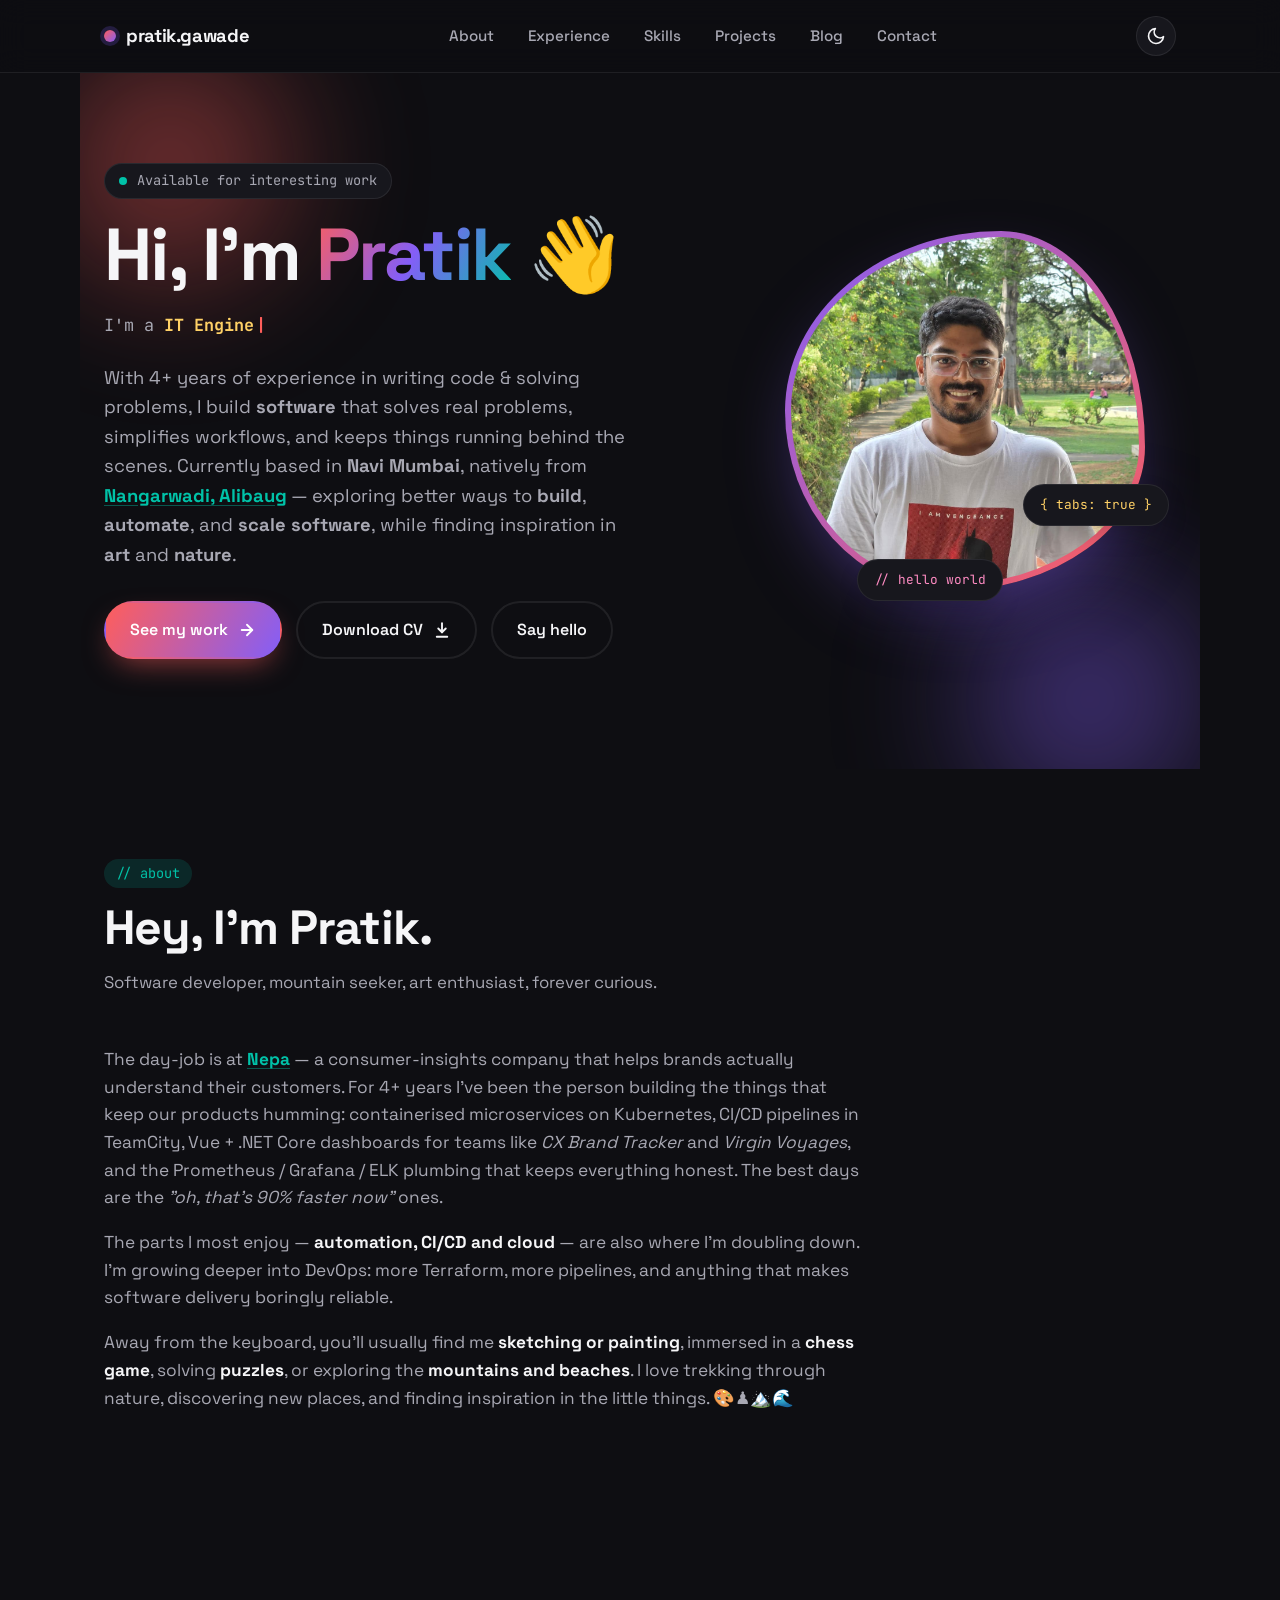
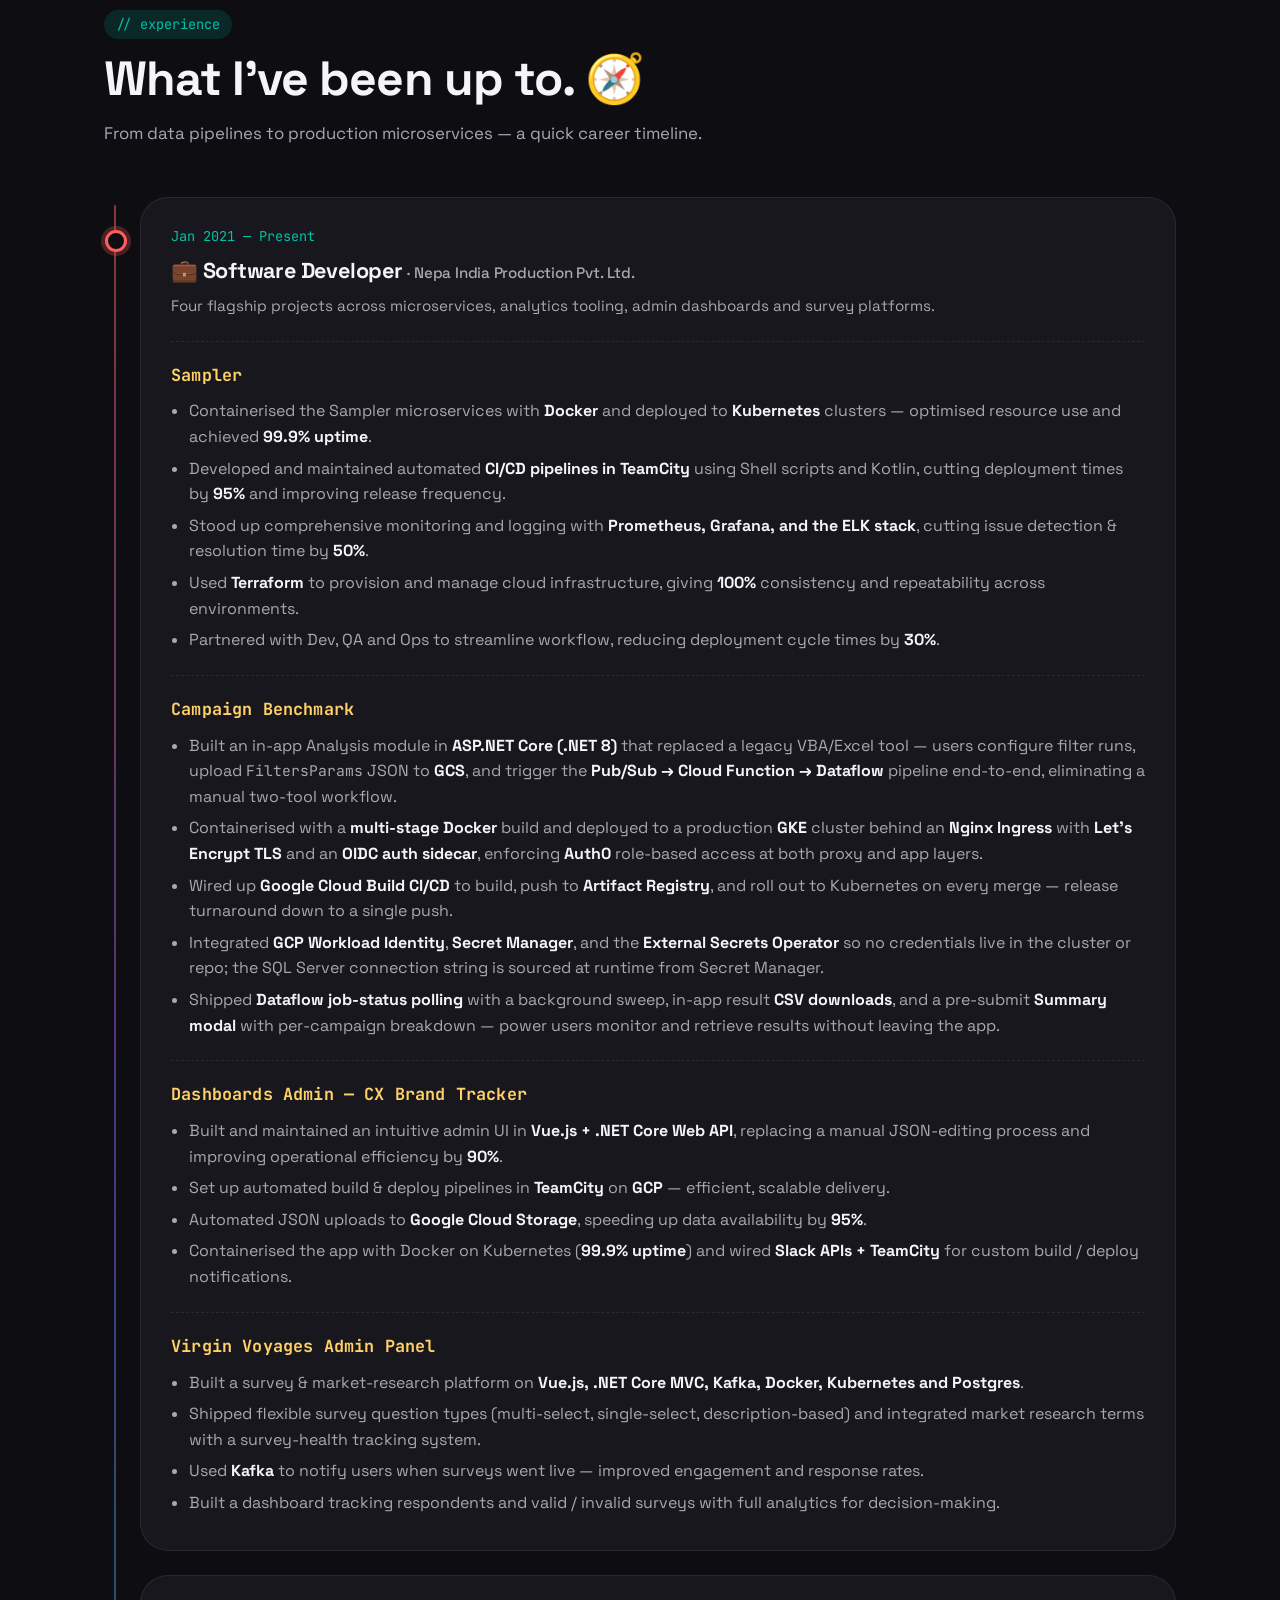
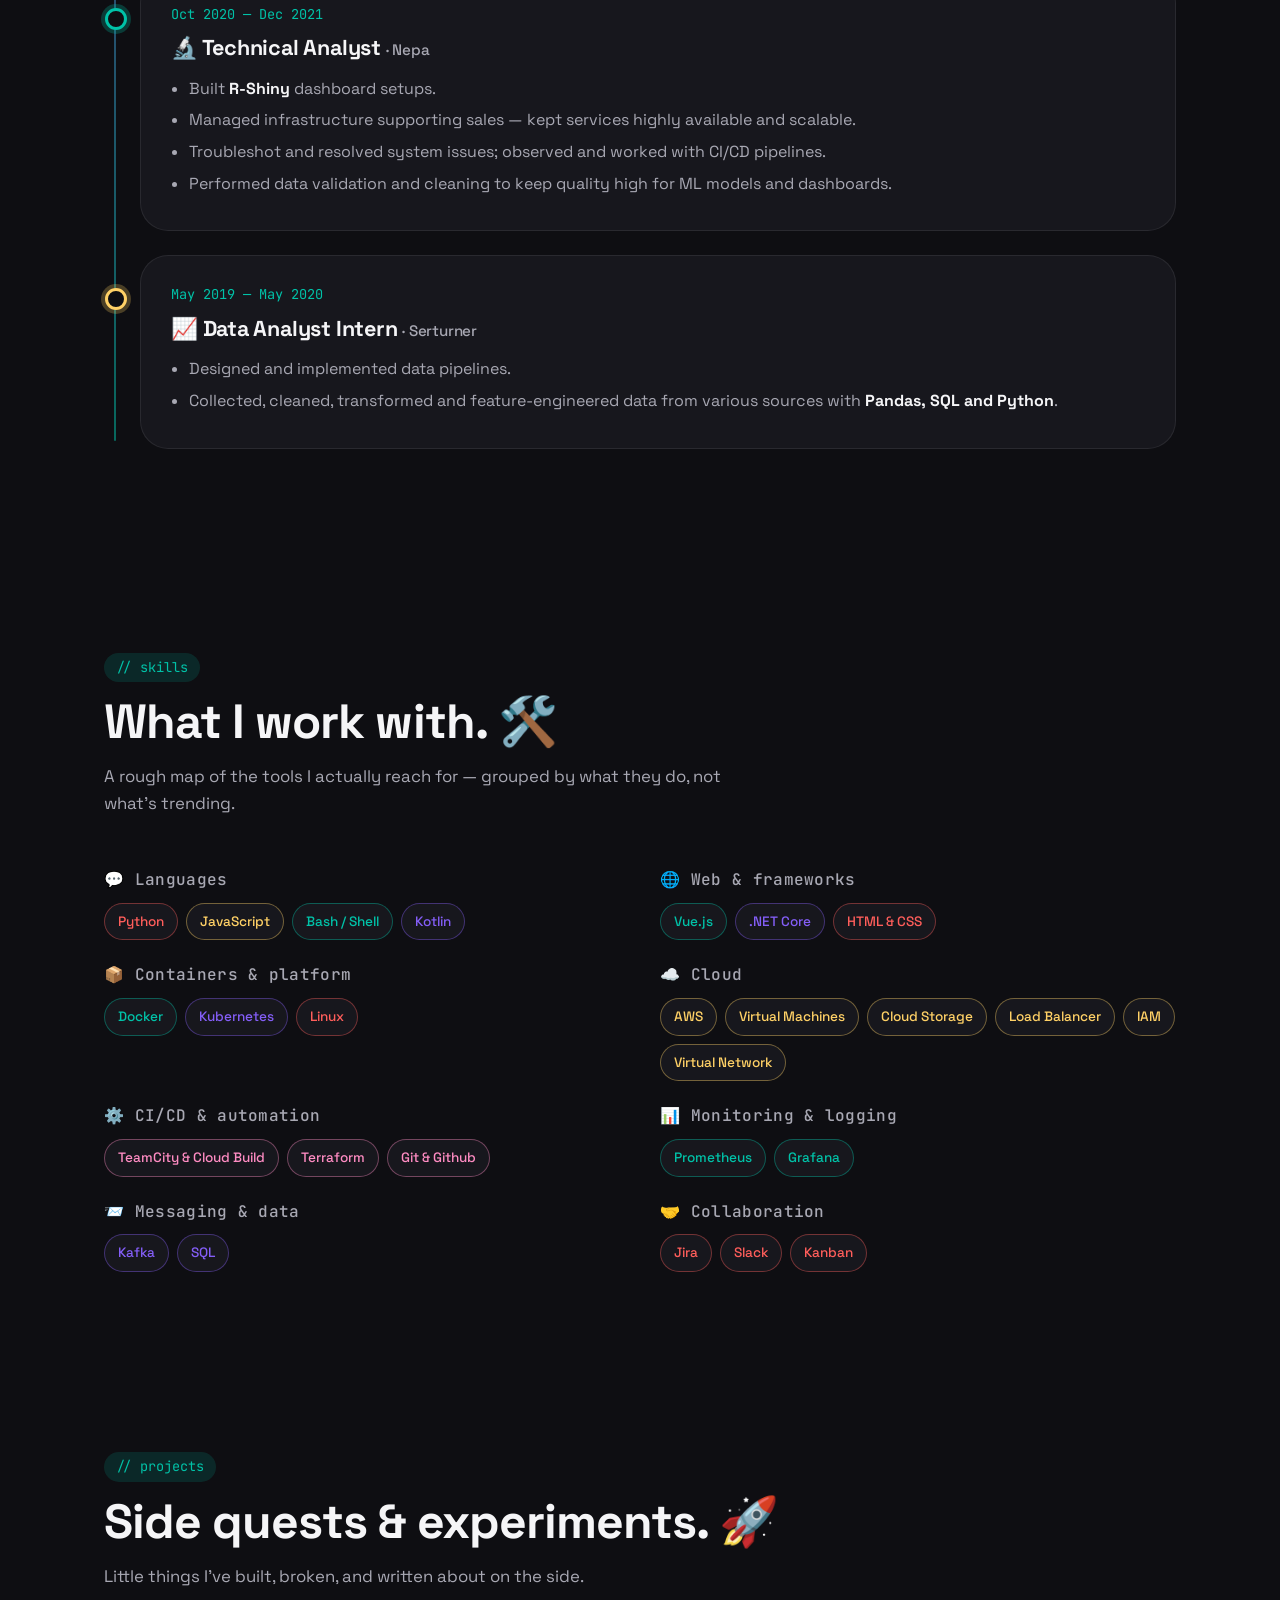
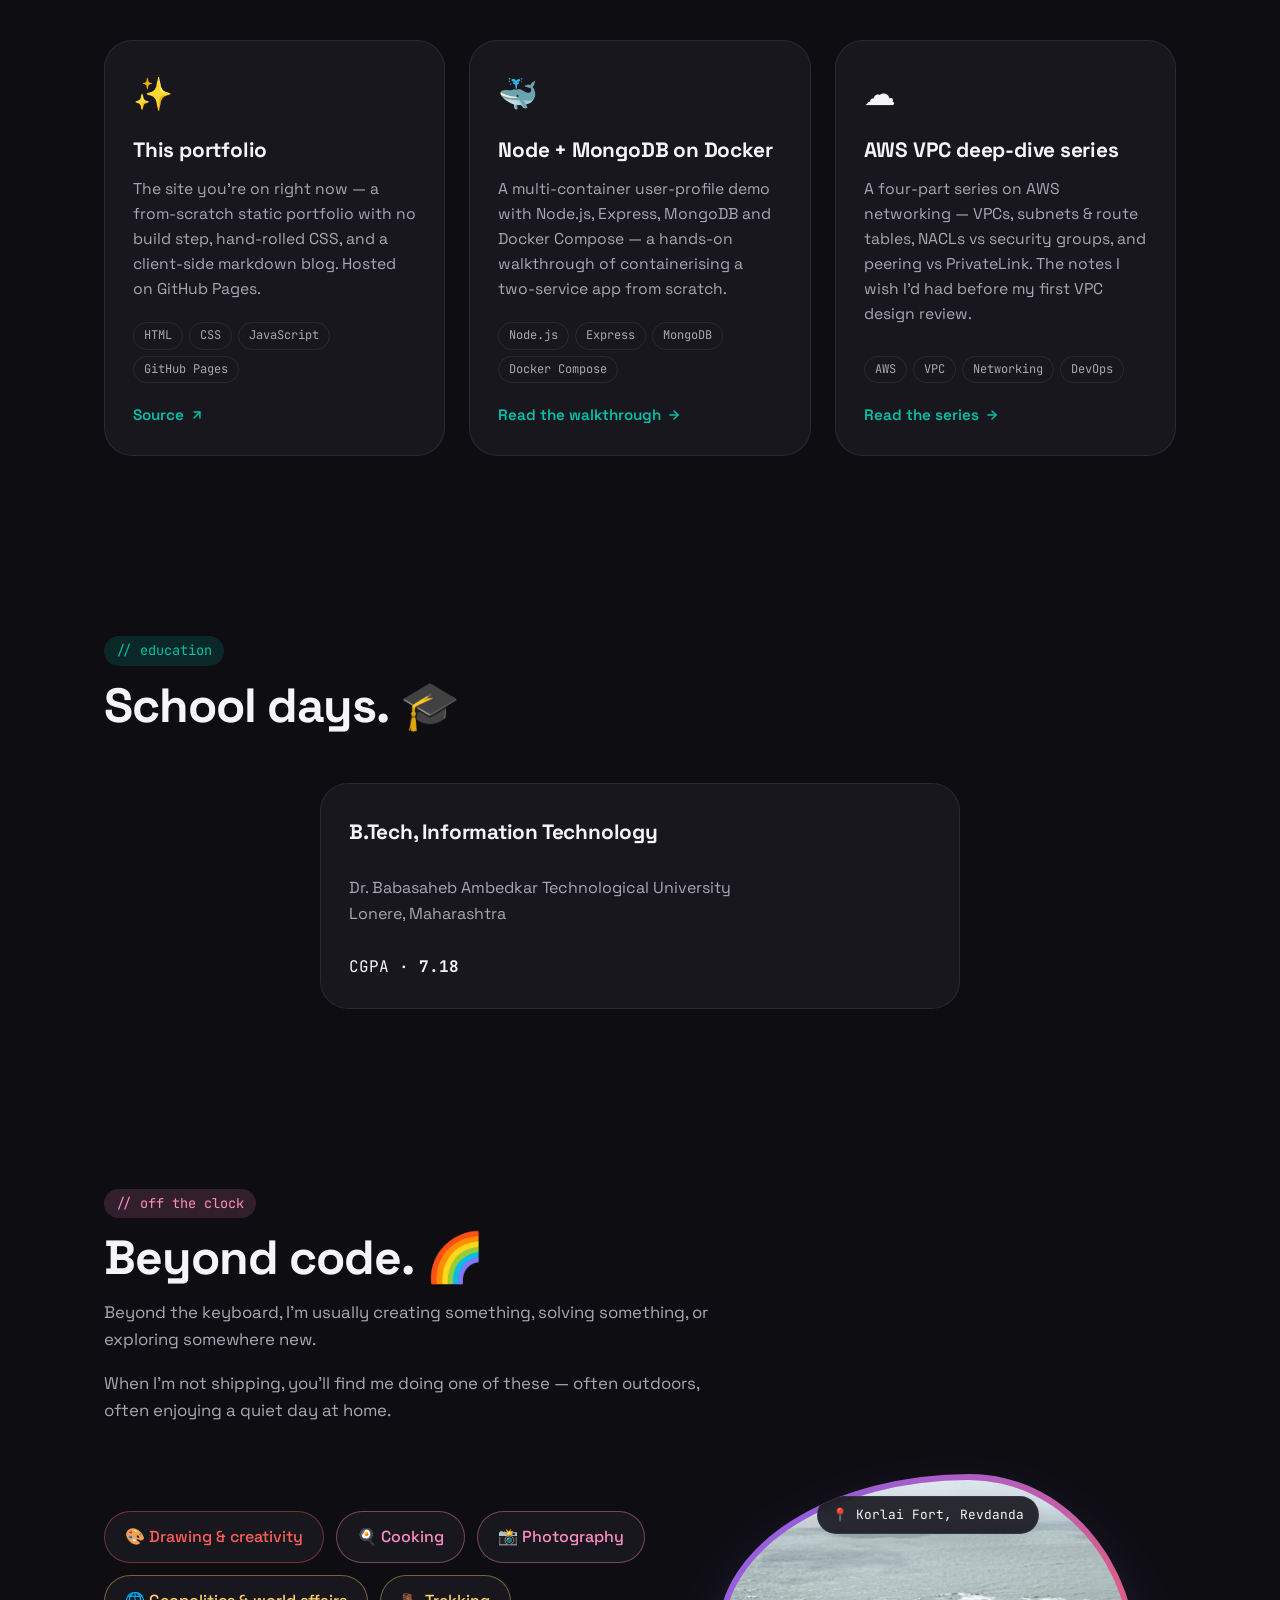
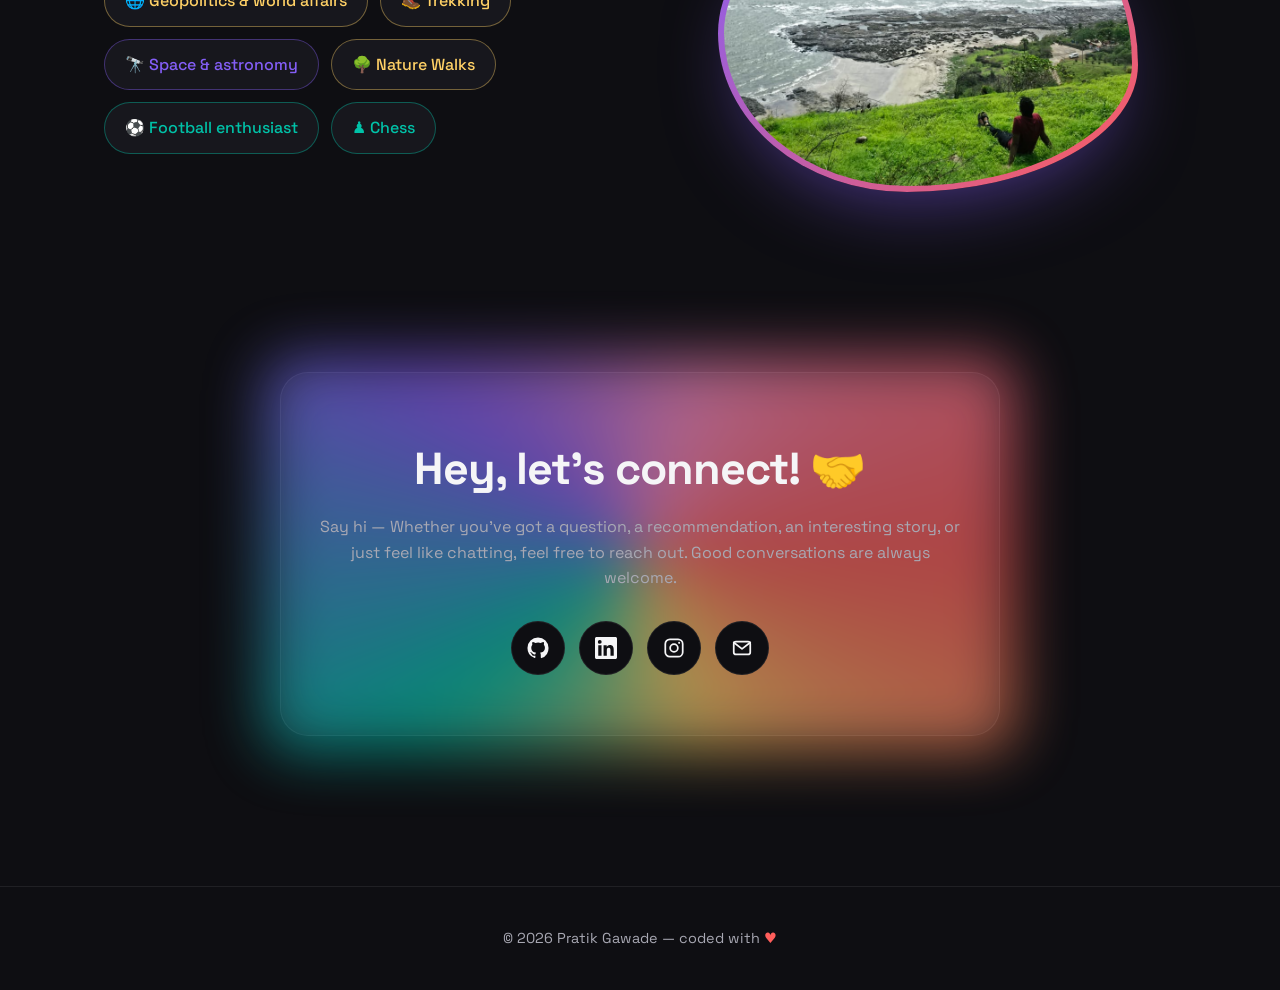
==== commit 122848f5: "changed layout" ====
--- a/index.html
+++ b/index.html
@@ -28,7 +28,7 @@
         <a href="#about">About</a>
         <a href="#experience">Experience</a>
         <a href="#skills">Skills</a>
-        <a href="projects/">Projects</a>
+        <a href="#projects">Projects</a>
         <a href="blog/">Blog</a>
         <a href="#contact">Contact</a>
       </nav>
@@ -61,7 +61,7 @@
         — exploring better ways to <strong>build</strong>, <strong>automate</strong>, and <strong>scale software</strong>, while finding inspiration in <strong>art</strong> and <strong>nature</strong>.
       </p>
       <div class="cta-row">
-        <a class="btn btn-primary" href="projects/">See my work
+        <a class="btn btn-primary" href="#projects">See my work
           <svg width="18" height="18" viewBox="0 0 24 24" fill="none" stroke="currentColor" stroke-width="2.5" stroke-linecap="round" stroke-linejoin="round"><line x1="5" y1="12" x2="19" y2="12"/><polyline points="12 5 19 12 12 19"/></svg>
         </a>
         <a class="btn btn-ghost" href="assets/resume.pdf" download="Pratik-Gawade-CV.pdf">
@@ -277,6 +277,61 @@
     </div>
   </section>
 
+  <section id="projects">
+    <div class="section-head reveal">
+      <span class="section-tag">// projects</span>
+      <h2>Side quests &amp; experiments. 🚀</h2>
+      <p>Little things I've built, broken, and written about on the side.</p>
+    </div>
+
+    <div class="project-grid">
+      <article class="project-card reveal">
+        <div class="emoji">✨</div>
+        <h3>This portfolio</h3>
+        <p>The site you're on right now — a from-scratch static portfolio with no build step, hand-rolled CSS, and a client-side markdown blog. Hosted on GitHub Pages.</p>
+        <div class="tech">
+          <span>HTML</span><span>CSS</span><span>JavaScript</span><span>GitHub Pages</span>
+        </div>
+        <div class="links">
+          <a href="https://github.com/PratikGawade/Pratikgawade.github.io" target="_blank" rel="noopener">
+            Source
+            <svg width="14" height="14" viewBox="0 0 24 24" fill="none" stroke="currentColor" stroke-width="2.5" stroke-linecap="round" stroke-linejoin="round"><path d="M7 17L17 7"/><polyline points="7 7 17 7 17 17"/></svg>
+          </a>
+        </div>
+      </article>
+
+      <article class="project-card reveal">
+        <div class="emoji">🐳</div>
+        <h3>Node + MongoDB on Docker</h3>
+        <p>A multi-container user-profile demo with Node.js, Express, MongoDB and Docker Compose — a hands-on walkthrough of containerising a two-service app from scratch.</p>
+        <div class="tech">
+          <span>Node.js</span><span>Express</span><span>MongoDB</span><span>Docker Compose</span>
+        </div>
+        <div class="links">
+          <a href="blog/post.html?slug=nodejs-mongodb-docker-demo">
+            Read the walkthrough
+            <svg width="14" height="14" viewBox="0 0 24 24" fill="none" stroke="currentColor" stroke-width="2.5" stroke-linecap="round" stroke-linejoin="round"><line x1="5" y1="12" x2="19" y2="12"/><polyline points="12 5 19 12 12 19"/></svg>
+          </a>
+        </div>
+      </article>
+
+      <article class="project-card reveal">
+        <div class="emoji">☁️</div>
+        <h3>AWS VPC deep-dive series</h3>
+        <p>A four-part series on AWS networking — VPCs, subnets &amp; route tables, NACLs vs security groups, and peering vs PrivateLink. The notes I wish I'd had before my first VPC design review.</p>
+        <div class="tech">
+          <span>AWS</span><span>VPC</span><span>Networking</span><span>DevOps</span>
+        </div>
+        <div class="links">
+          <a href="blog/">
+            Read the series
+            <svg width="14" height="14" viewBox="0 0 24 24" fill="none" stroke="currentColor" stroke-width="2.5" stroke-linecap="round" stroke-linejoin="round"><line x1="5" y1="12" x2="19" y2="12"/><polyline points="12 5 19 12 12 19"/></svg>
+          </a>
+        </div>
+      </article>
+    </div>
+  </section>
+
   <section id="education">
     <div class="section-head reveal">
       <span class="section-tag">// education</span>
